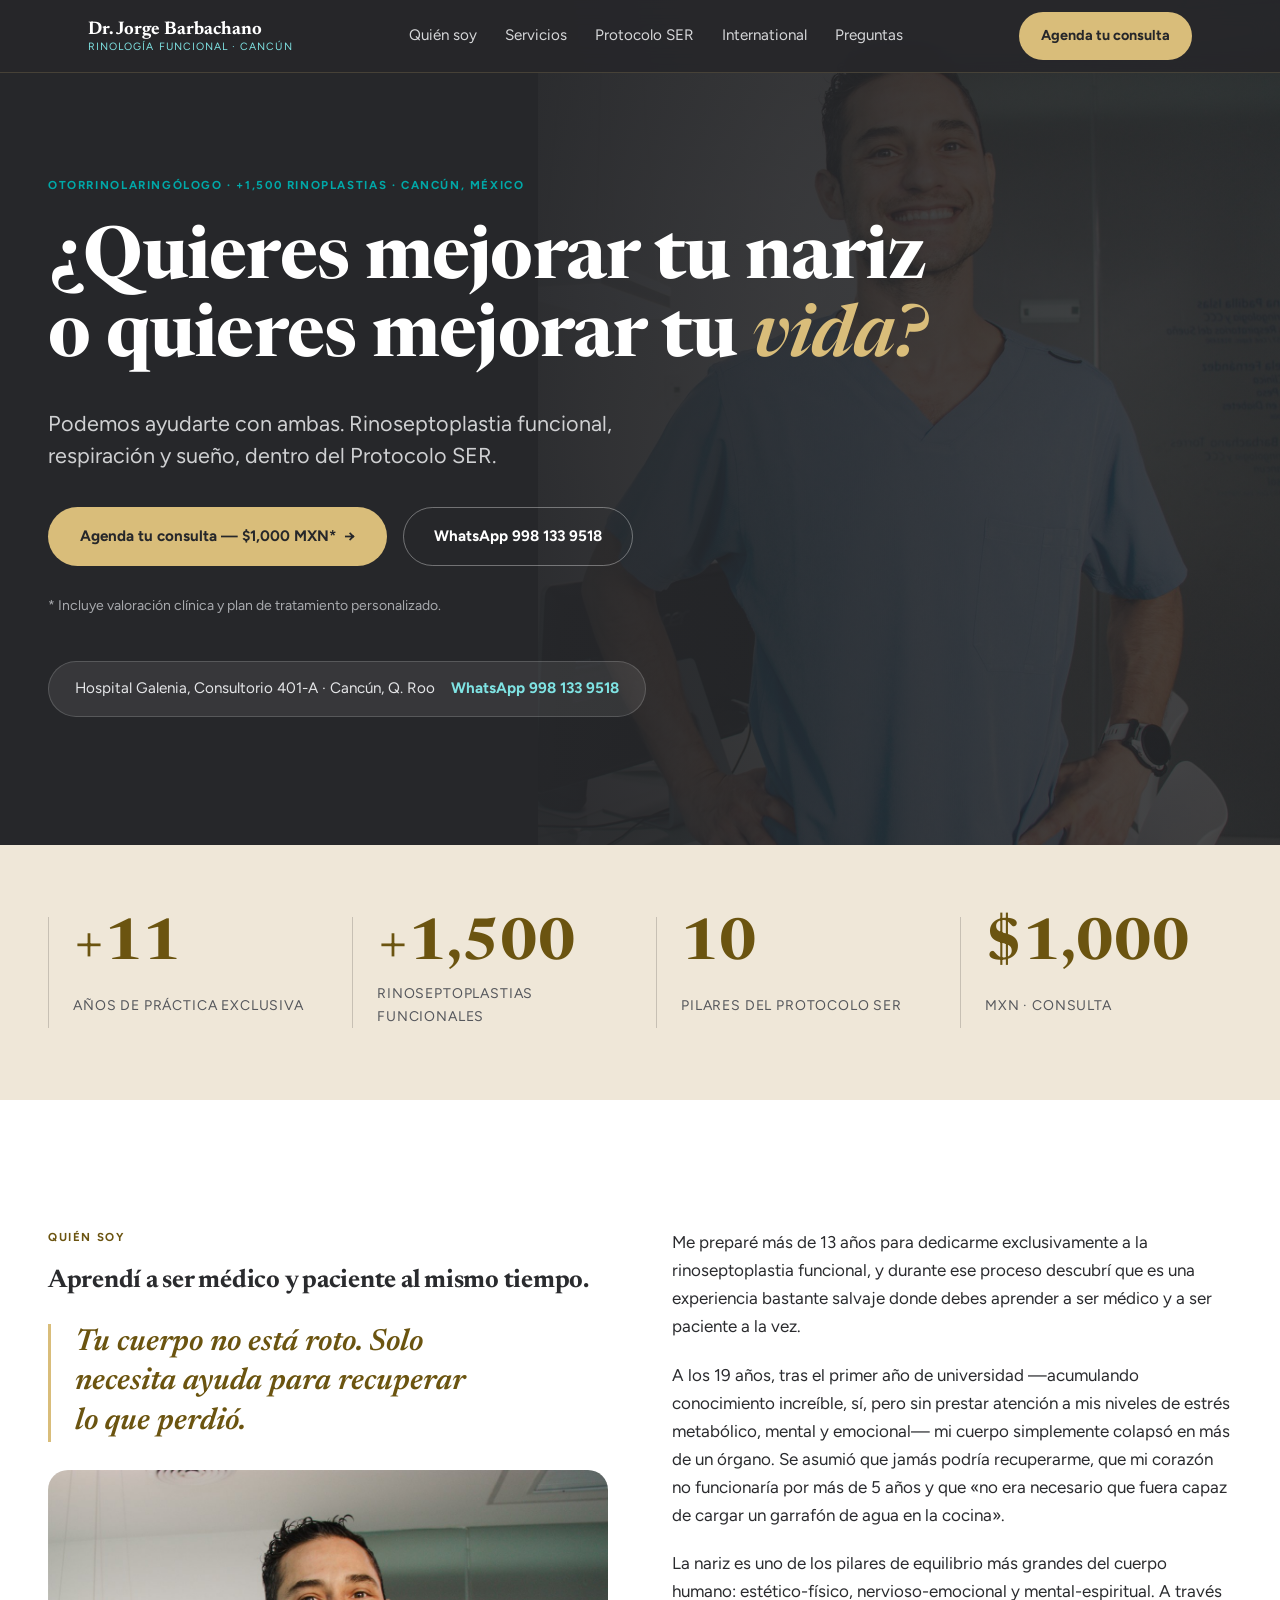
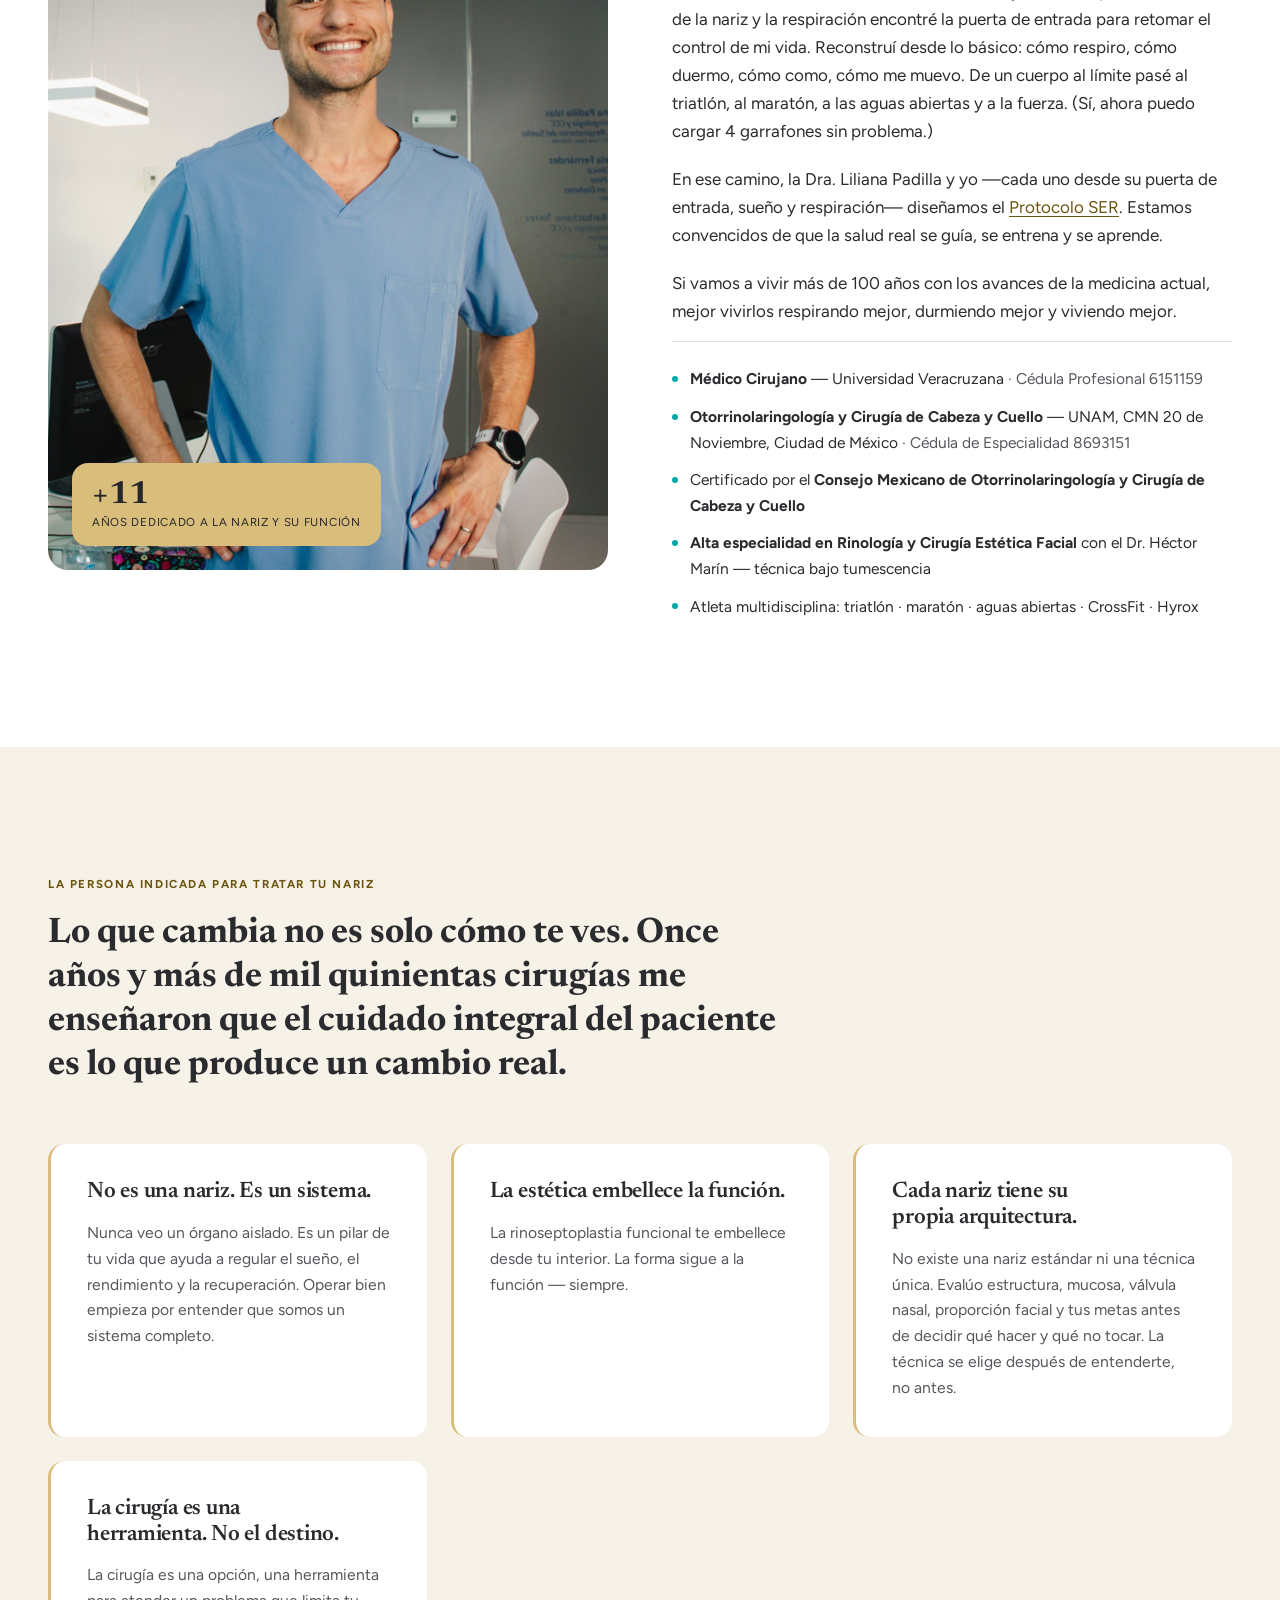
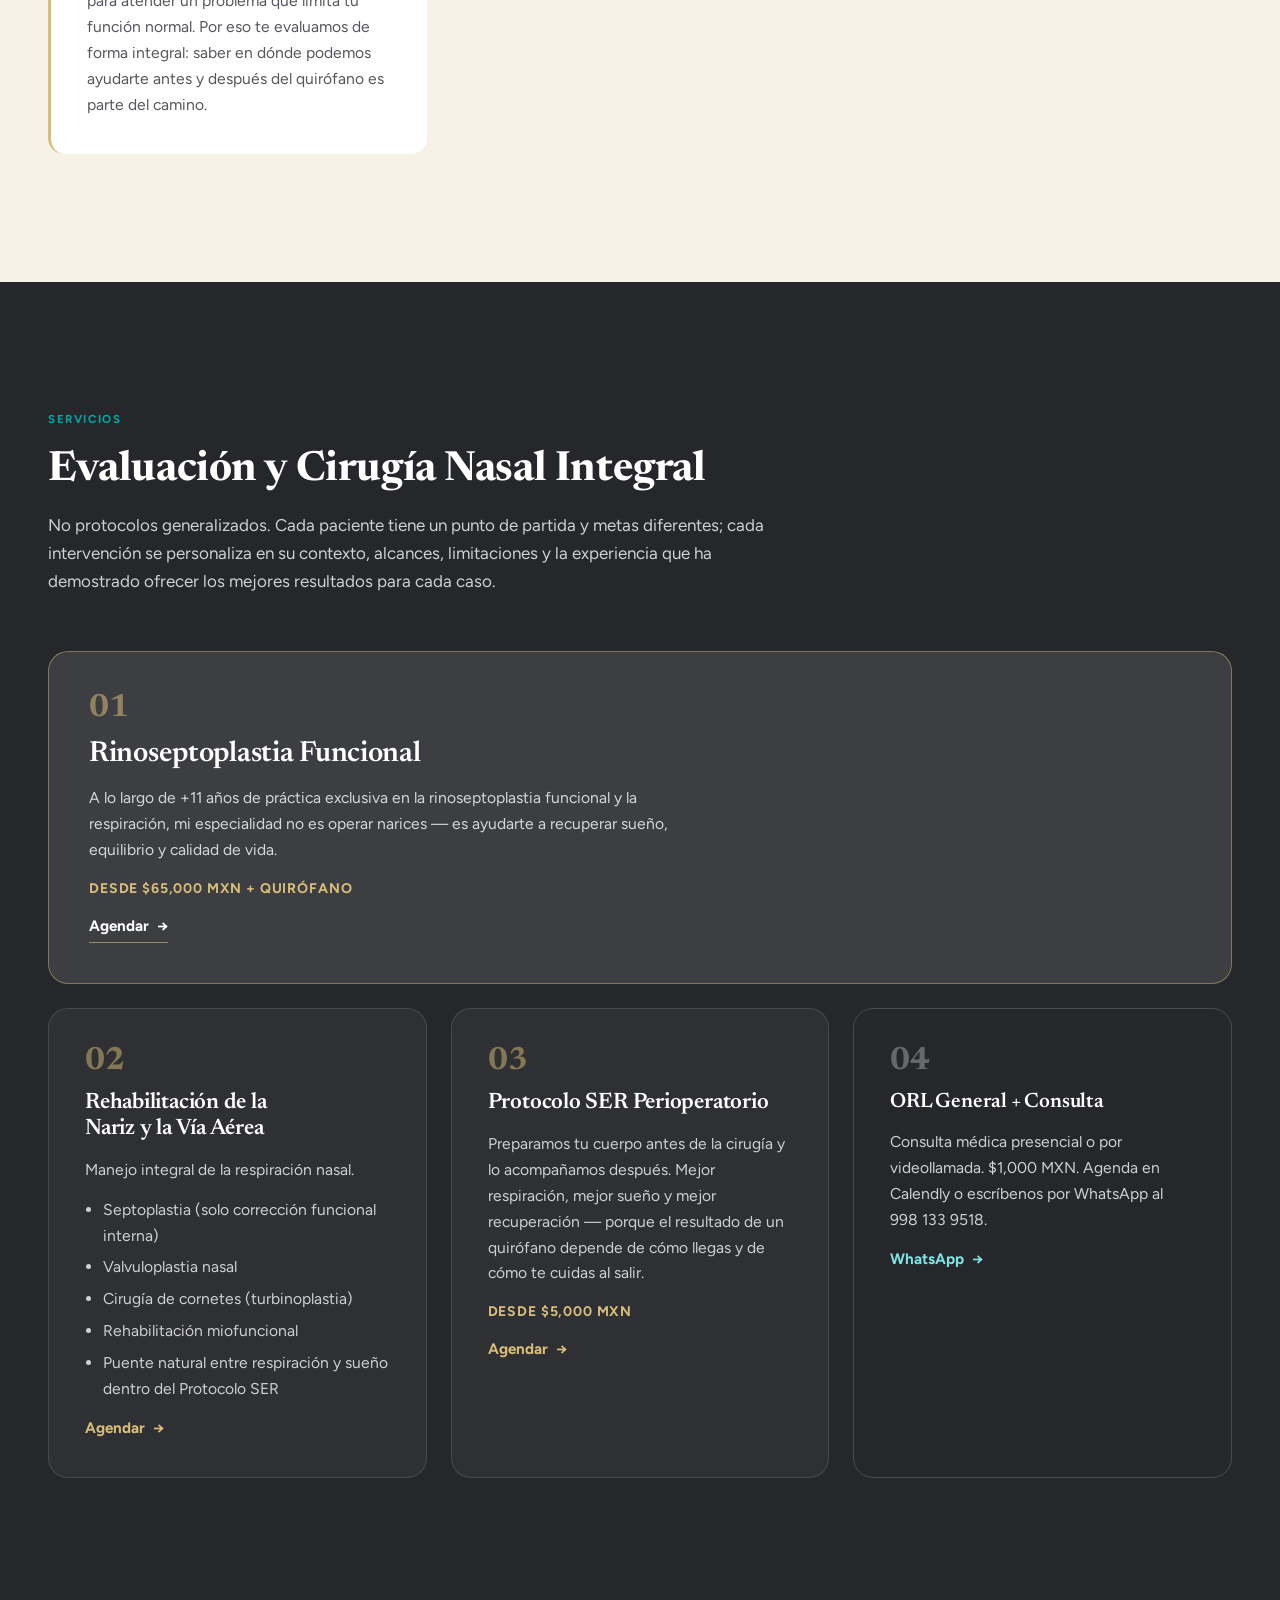
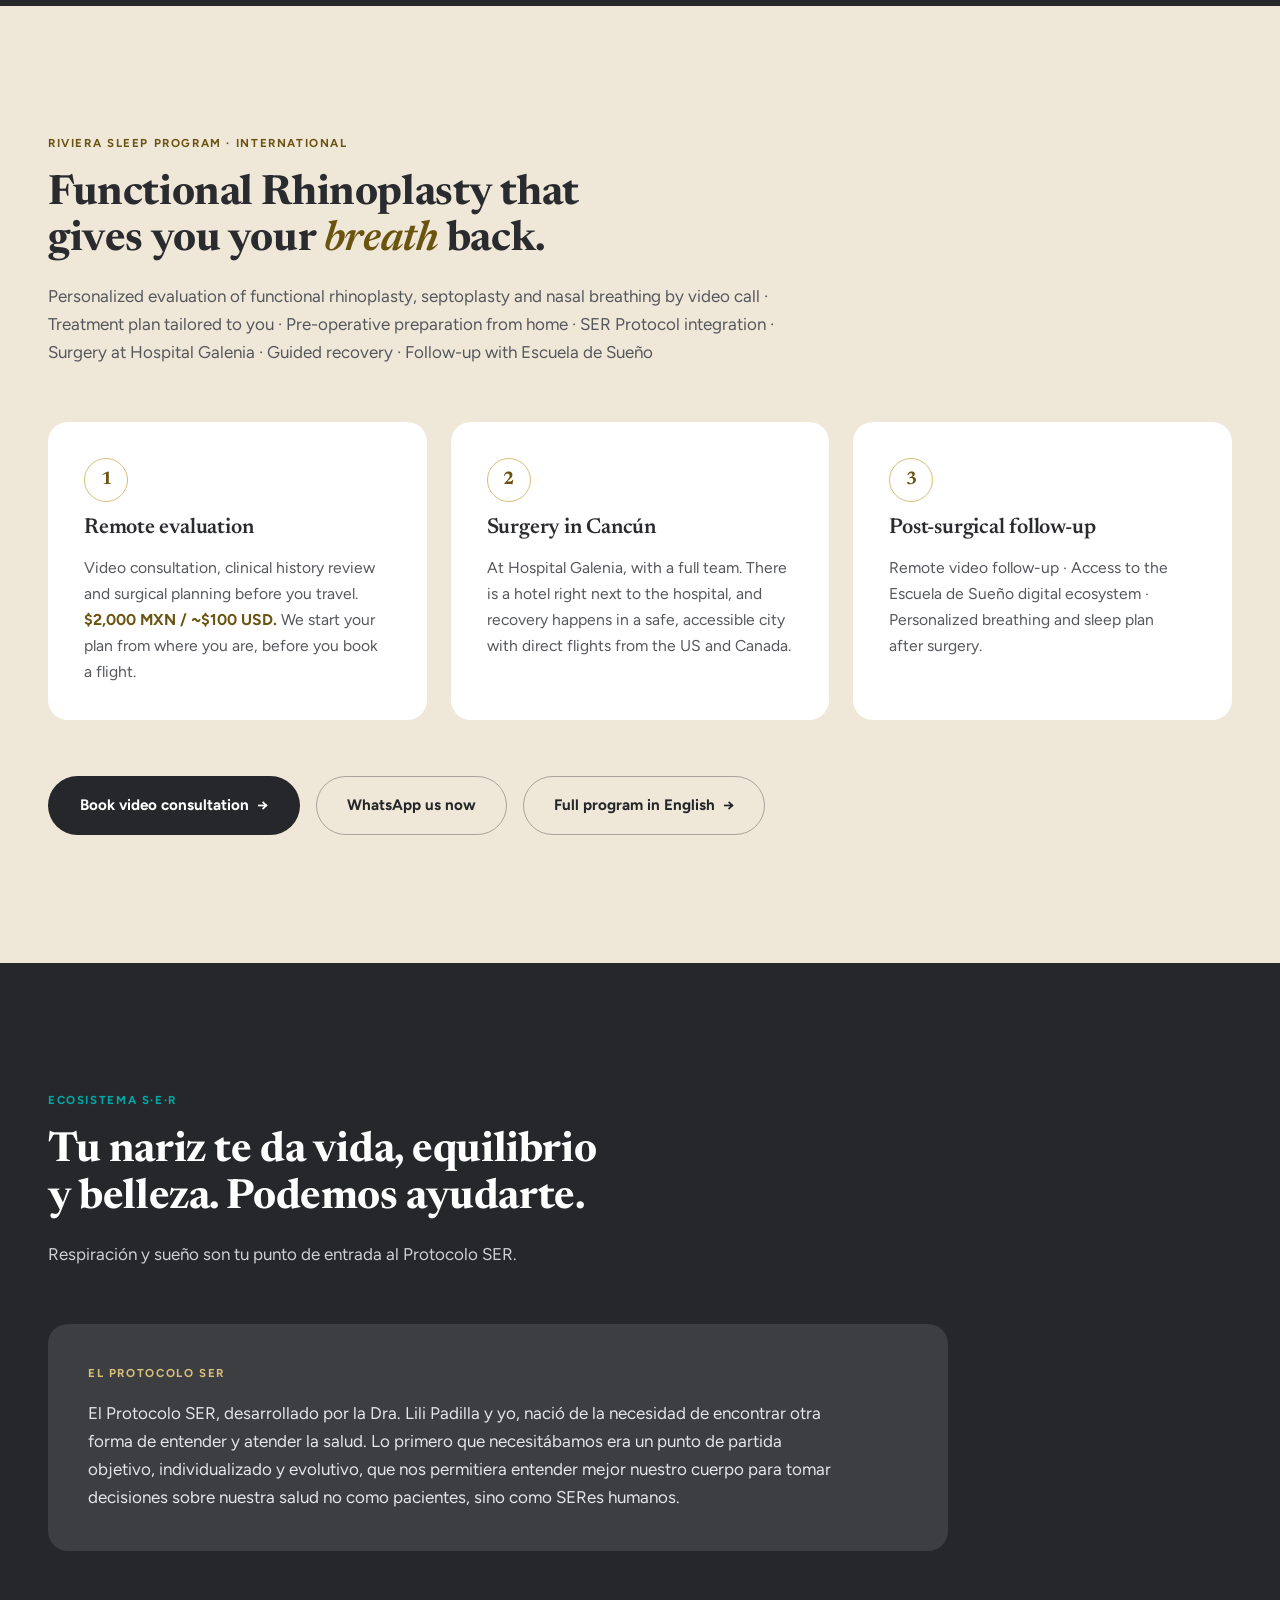
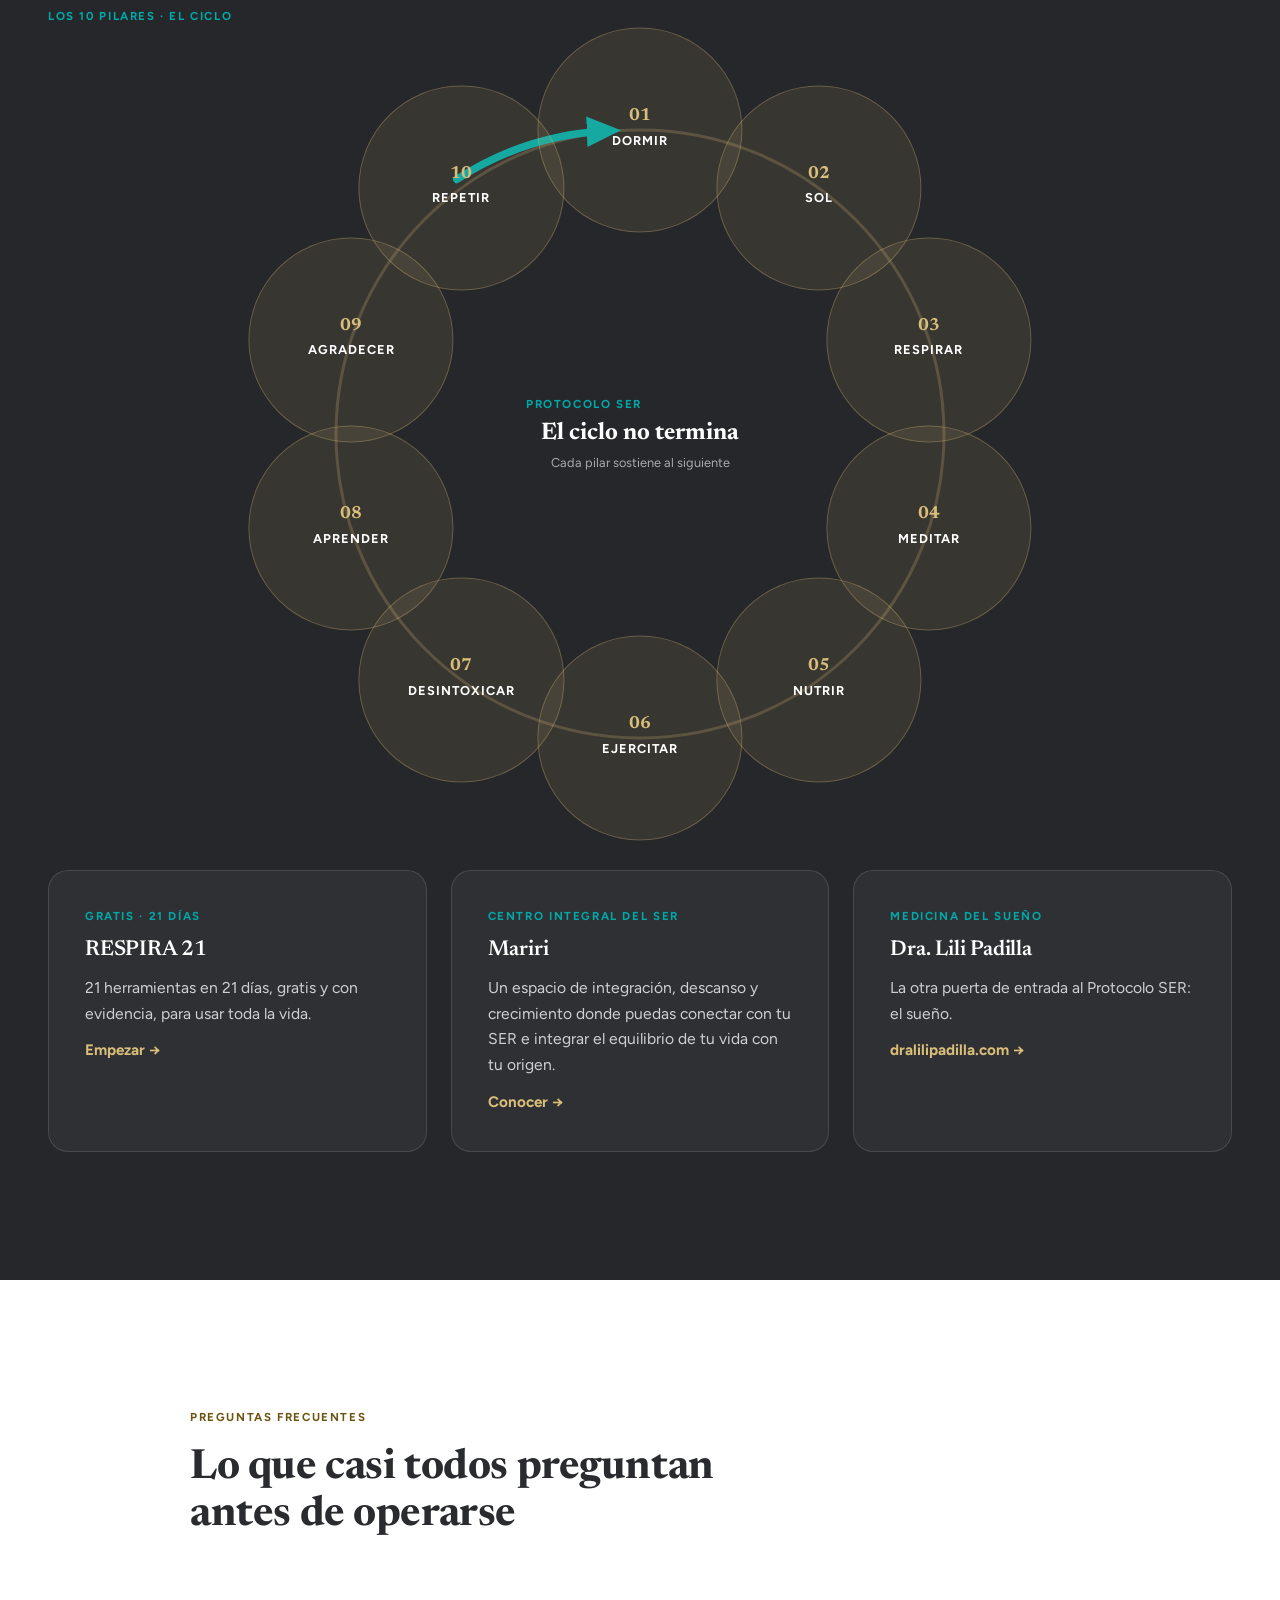
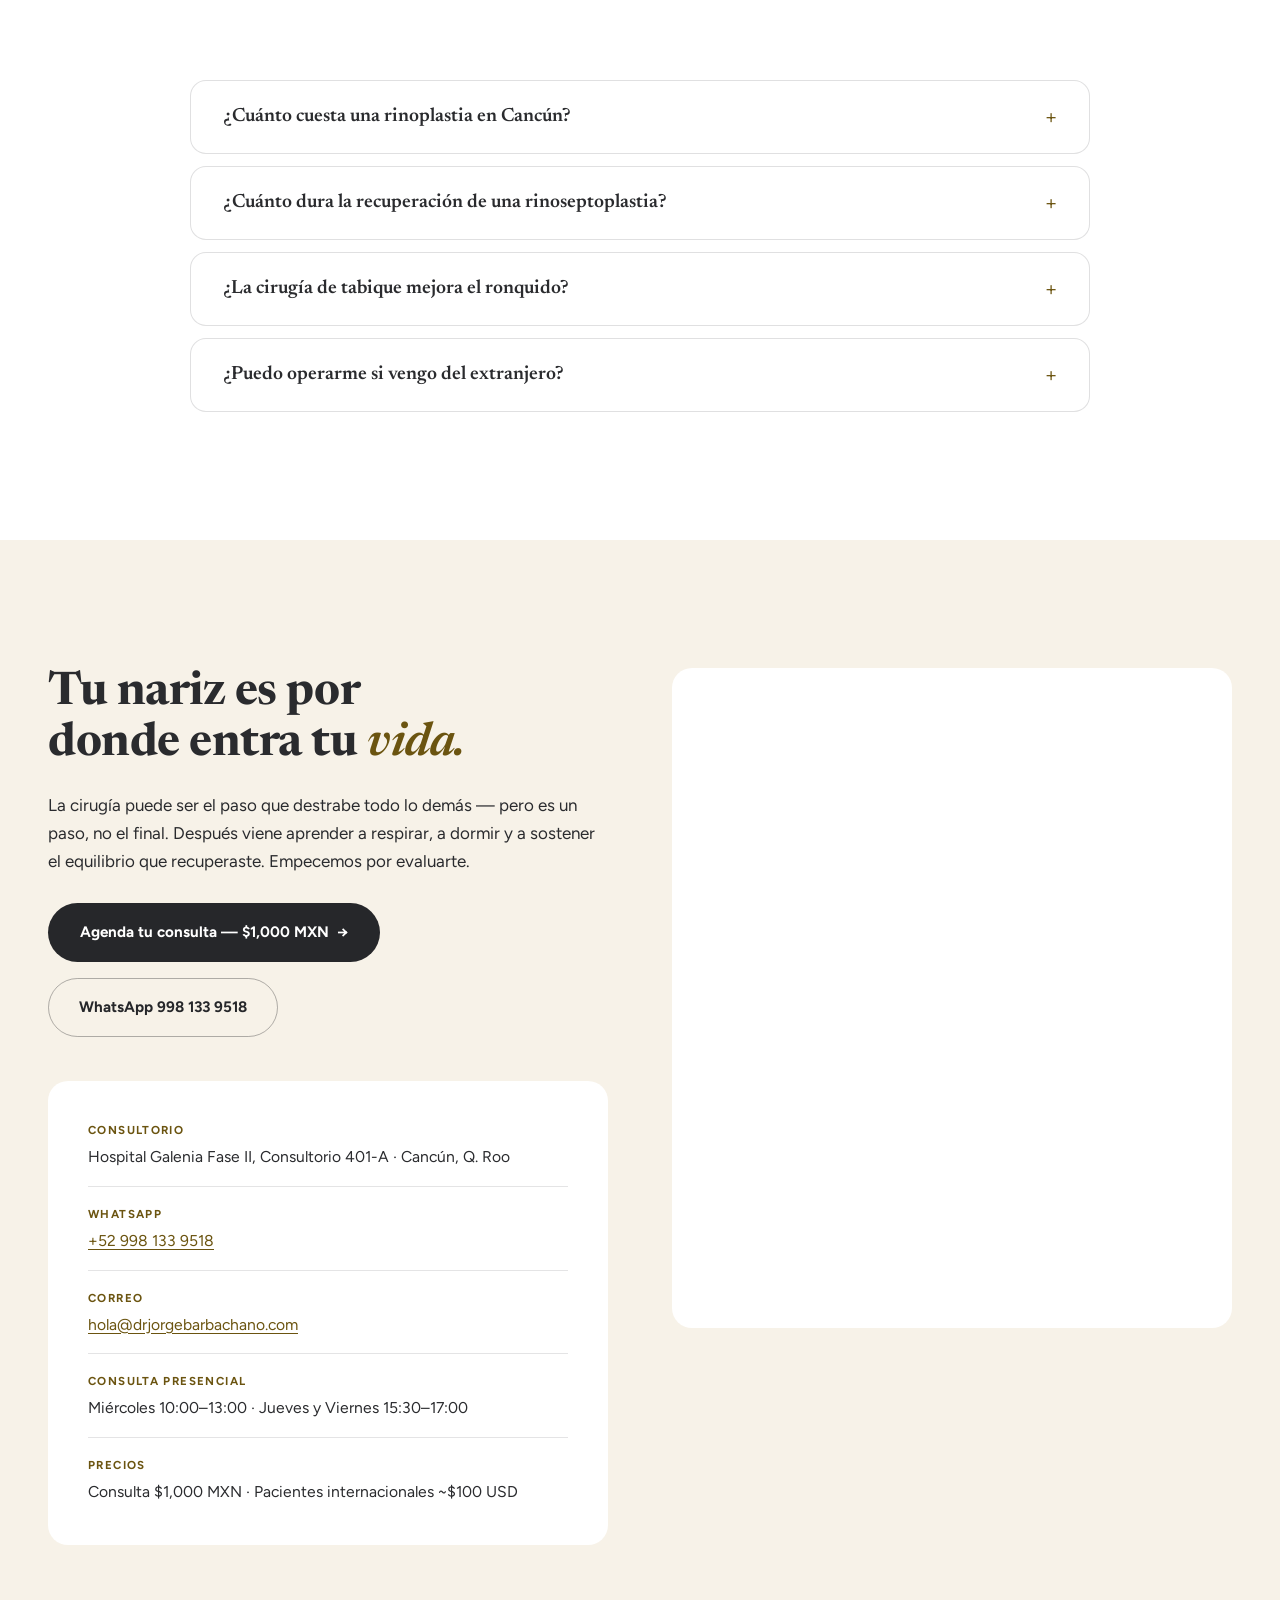
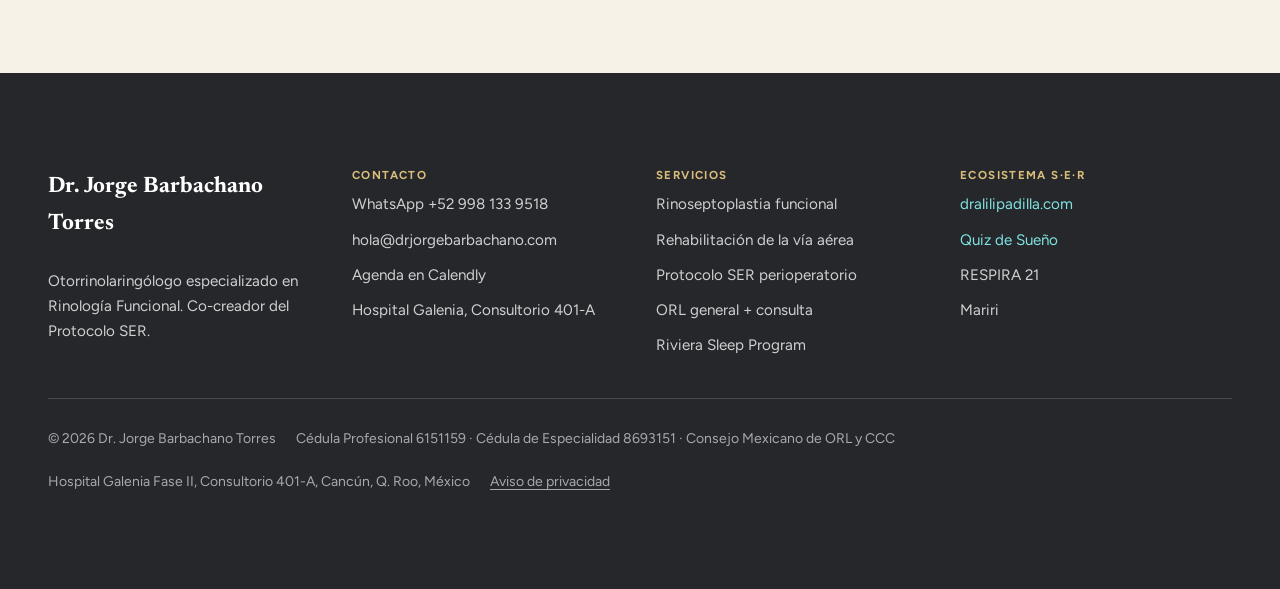
==== index.html @ fc2b54bf "Sitio inicial de drjorgebarbachano.com Implementa el diseño `drjorgebarbachano.com.dc.html` (Claude " ====
<!DOCTYPE html>
<html lang="es-MX">
<head>
  <meta charset="UTF-8">
  <meta name="viewport" content="width=device-width, initial-scale=1.0">

  <title>Rinoplastia Funcional en Cancún · Dr. Jorge Barbachano</title>
  <meta name="description" content="Rinoplastia funcional en Cancún con el Dr. Jorge Barbachano, otorrinolaringólogo. +11 años de práctica exclusiva y +1,500 cirugías. Hospital Galenia.">
  <link rel="canonical" href="https://drjorgebarbachano.com/">

  <meta name="robots" content="index, follow, max-image-preview:large, max-snippet:-1">
  <meta name="author" content="Dr. Jorge Barbachano Torres">
  <meta name="geo.region" content="MX-ROO">
  <meta name="geo.placename" content="Cancún, Quintana Roo">
  <meta name="theme-color" content="#26272a">

  <!-- Open Graph / Twitter -->
  <meta property="og:type" content="website">
  <meta property="og:site_name" content="Dr. Jorge Barbachano Torres">
  <meta property="og:title" content="Rinoplastia Funcional en Cancún · Dr. Jorge Barbachano">
  <meta property="og:description" content="¿Quieres mejorar tu nariz o quieres mejorar tu vida? Podemos ayudarte con ambas. +11 años de práctica exclusiva en rinoseptoplastia funcional. Cancún, México.">
  <meta property="og:url" content="https://drjorgebarbachano.com/">
  <meta property="og:image" content="https://drjorgebarbachano.com/assets/img/jorge-consultorio.jpg">
  <meta property="og:image:alt" content="Dr. Jorge Barbachano Torres en su consultorio del Hospital Galenia, Cancún">
  <meta property="og:locale" content="es_MX">
  <meta name="twitter:card" content="summary_large_image">
  <meta name="twitter:title" content="Rinoplastia Funcional en Cancún · Dr. Jorge Barbachano">
  <meta name="twitter:description" content="+11 años de práctica exclusiva en rinoseptoplastia funcional. +1,500 cirugías. Hospital Galenia, Cancún.">
  <meta name="twitter:image" content="https://drjorgebarbachano.com/assets/img/jorge-consultorio.jpg">

  <!-- Sin hreflang hacia /riviera-sleep: no es la traducción de esta página, es
       otro producto (turismo médico para EUA y Canadá). Declararlas como
       alternates le diría a Google que son equivalentes y que eligiera una por
       idioma, lo que puede suprimir una en favor de la otra. Cada página se
       sostiene con su propio canonical. -->

  <!-- Tipografía del SER Design System: serif de display + sans humanista -->
  <link rel="preconnect" href="https://fonts.googleapis.com">
  <link rel="preconnect" href="https://fonts.gstatic.com" crossorigin>
  <link rel="stylesheet" href="https://fonts.googleapis.com/css2?family=Newsreader:ital,wght@0,400;0,600;0,700;1,600;1,700&family=Figtree:wght@400;600;700&display=swap">

  <link rel="preload" as="image" href="assets/img/jorge-consultorio.jpg" fetchpriority="high">
  <link rel="stylesheet" href="styles.css?v=2">
  <link rel="icon" href="favicon.svg" type="image/svg+xml">

  <!-- =========================================================
       Datos estructurados. La entidad Physician vive aquí y las
       subpáginas la referencian por @id, para que Google consolide
       una sola entidad en lugar de varias parciales.
       ========================================================= -->
  <script type="application/ld+json">
  {
    "@context": "https://schema.org",
    "@graph": [
      {
        "@type": "WebSite",
        "@id": "https://drjorgebarbachano.com/#website",
        "url": "https://drjorgebarbachano.com/",
        "name": "Dr. Jorge Barbachano Torres · Rinoplastia Funcional Cancún",
        "inLanguage": "es-MX",
        "publisher": { "@id": "https://drjorgebarbachano.com/#consultorio" }
      },
      {
        "@type": ["Physician", "MedicalBusiness"],
        "@id": "https://drjorgebarbachano.com/#consultorio",
        "name": "Dr. Jorge Barbachano Torres — Otorrinolaringología y Rinoplastia Funcional",
        "url": "https://drjorgebarbachano.com/",
        "image": "https://drjorgebarbachano.com/assets/img/jorge-consultorio.jpg",
        "description": "Otorrinolaringólogo especializado en rinoseptoplastia funcional en Cancún. +11 años de práctica exclusiva y +1,500 cirugías.",
        "telephone": "+52-998-133-9518",
        "email": "hola@drjorgebarbachano.com",
        "priceRange": "$$",
        "currenciesAccepted": "MXN, USD",
        "address": {
          "@type": "PostalAddress",
          "streetAddress": "Hospital Galenia Fase II, Consultorio 401-A",
          "addressLocality": "Cancún",
          "addressRegion": "Quintana Roo",
          "postalCode": "77504",
          "addressCountry": "MX"
        },
        "geo": { "@type": "GeoCoordinates", "latitude": 21.1449, "longitude": -86.8236 },
        "medicalSpecialty": "Otolaryngologic",
        "areaServed": [
          { "@type": "City", "name": "Cancún" },
          { "@type": "State", "name": "Quintana Roo" },
          { "@type": "Country", "name": "México" },
          { "@type": "Country", "name": "United States" },
          { "@type": "Country", "name": "Canada" }
        ],
        "openingHoursSpecification": [
          { "@type": "OpeningHoursSpecification", "dayOfWeek": "Wednesday", "opens": "10:00", "closes": "13:00" },
          { "@type": "OpeningHoursSpecification", "dayOfWeek": "Thursday",  "opens": "15:30", "closes": "17:00" },
          { "@type": "OpeningHoursSpecification", "dayOfWeek": "Friday",    "opens": "15:30", "closes": "17:00" }
        ],
        "availableService": [
          { "@type": "MedicalProcedure", "name": "Rinoseptoplastia funcional", "procedureType": "https://schema.org/SurgicalProcedure" },
          { "@type": "MedicalProcedure", "name": "Septoplastia", "procedureType": "https://schema.org/SurgicalProcedure" },
          { "@type": "MedicalProcedure", "name": "Valvuloplastia nasal", "procedureType": "https://schema.org/SurgicalProcedure" },
          { "@type": "MedicalProcedure", "name": "Turbinoplastia (cirugía de cornetes)", "procedureType": "https://schema.org/SurgicalProcedure" },
          { "@type": "MedicalTherapy",   "name": "Rehabilitación miofuncional" }
        ],
        "sameAs": ["https://dralilipadilla.com/"]
      },
      {
        "@type": "Physician",
        "@id": "https://drjorgebarbachano.com/#dr-jorge",
        "name": "Dr. Jorge Barbachano Torres",
        "honorificPrefix": "Dr.",
        "jobTitle": "Otorrinolaringólogo · Rinología y Cirugía Estética Facial",
        "url": "https://drjorgebarbachano.com/",
        "image": "https://drjorgebarbachano.com/assets/img/jorge-consultorio.jpg",
        "medicalSpecialty": "Otolaryngologic",
        "worksFor": { "@id": "https://drjorgebarbachano.com/#consultorio" },
        "alumniOf": [
          { "@type": "CollegeOrUniversity", "name": "Universidad Veracruzana" },
          { "@type": "CollegeOrUniversity", "name": "Universidad Nacional Autónoma de México" }
        ],
        "identifier": [
          { "@type": "PropertyValue", "name": "Cédula Profesional", "value": "6151159" },
          { "@type": "PropertyValue", "name": "Cédula de Especialidad", "value": "8693151" }
        ],
        "memberOf": { "@type": "Organization", "name": "Consejo Mexicano de Otorrinolaringología y Cirugía de Cabeza y Cuello" },
        "colleague": { "@type": "Physician", "name": "Dra. Liliana Padilla Islas", "url": "https://dralilipadilla.com/" }
      },
      {
        "@type": "FAQPage",
        "@id": "https://drjorgebarbachano.com/#faq",
        "mainEntity": [
          {
            "@type": "Question",
            "name": "¿Qué es la rinoplastia funcional?",
            "acceptedAnswer": {
              "@type": "Answer",
              "text": "Es una cirugía que corrige la forma y la función de la nariz al mismo tiempo. A diferencia de una rinoplastia puramente estética, trabaja también el tabique, la válvula nasal y los cornetes, de modo que el resultado no solo se ve mejor: se respira mejor. Por eso se le llama rinoseptoplastia funcional."
            }
          },
          {
            "@type": "Question",
            "name": "¿Cuánto cuesta una rinoplastia en Cancún?",
            "acceptedAnswer": {
              "@type": "Answer",
              "text": "La rinoseptoplastia funcional parte de $65,000 MXN más los gastos de quirófano y hospital. El precio final se define después de la valoración, porque depende de la estructura de cada nariz y del alcance de la cirugía. La consulta de valoración cuesta $1,000 MXN, presencial o por videollamada; para pacientes internacionales es de $2,000 MXN (aprox. $100 USD)."
            }
          },
          {
            "@type": "Question",
            "name": "¿Cuánto dura la recuperación de una rinoseptoplastia?",
            "acceptedAnswer": {
              "@type": "Answer",
              "text": "La férula y los puntos se retiran alrededor del día 7. La mayoría de los pacientes vuelve a su actividad habitual entre la segunda y la tercera semana, y el ejercicio de impacto se reanuda hacia la cuarta o sexta semana. La inflamación fina cede de forma gradual durante los primeros doce meses, cuando se define el resultado final."
            }
          },
          {
            "@type": "Question",
            "name": "¿La cirugía de tabique mejora el ronquido?",
            "acceptedAnswer": {
              "@type": "Answer",
              "text": "Puede ayudar cuando la obstrucción nasal es parte del problema, pero el ronquido y la apnea del sueño rara vez tienen una sola causa. Por eso la vía aérea se evalúa completa, de la nariz a la faringe, y se estudia el sueño antes de decidir. Corregir el tabique sin entender el resto del sistema es lo que hace que muchos pacientes sigan roncando después de operarse."
            }
          },
          {
            "@type": "Question",
            "name": "¿Puedo operarme si vengo del extranjero?",
            "acceptedAnswer": {
              "@type": "Answer",
              "text": "Sí. El Riviera Sleep Program está diseñado para pacientes de Estados Unidos y Canadá: la valoración se hace por videollamada antes de que compres el vuelo, la cirugía se realiza en el Hospital Galenia de Cancún —con hotel a un costado— y el seguimiento posterior continúa de forma remota."
            }
          }
        ]
      },
      {
        "@type": "BreadcrumbList",
        "@id": "https://drjorgebarbachano.com/#breadcrumb",
        "itemListElement": [
          { "@type": "ListItem", "position": 1, "name": "Inicio", "item": "https://drjorgebarbachano.com/" }
        ]
      }
    ]
  }
  </script>
</head>

<body>
<a class="skip-link" href="#main">Saltar al contenido</a>

<!-- ============================== NAV ============================== -->
<header class="nav">
  <div class="nav__inner">
    <a class="brand" href="#inicio">
      Dr. Jorge Barbachano
      <small>Rinología funcional · Cancún</small>
    </a>

    <nav class="nav__links" aria-label="Navegación principal">
      <a href="#quien-soy">Quién soy</a>
      <a href="#servicios">Servicios</a>
      <a href="#ecosistema">Protocolo SER</a>
      <a href="#international" lang="en">International</a>
      <a href="#faq">Preguntas</a>
    </nav>

    <a class="btn btn--gold nav__cta" href="https://calendly.com/drjorgebarbachano?utm_source=web&utm_medium=nav" target="_blank" rel="noopener">
      Agenda tu consulta
    </a>

    <button class="nav__toggle" id="navToggle" type="button" aria-expanded="false" aria-controls="menu">Menú</button>
  </div>
</header>

<div class="menu" id="menu">
  <a href="#quien-soy">Quién soy</a>
  <a href="#servicios">Servicios</a>
  <a href="#ecosistema">Protocolo SER</a>
  <a href="#international" lang="en">International</a>
  <a href="#faq">Preguntas frecuentes</a>
  <a href="#contacto">Contacto</a>
  <a class="btn btn--gold" href="https://calendly.com/drjorgebarbachano?utm_source=web&utm_medium=menu" target="_blank" rel="noopener">
    Agenda tu consulta — $1,000 MXN <span class="arrow" aria-hidden="true">→</span>
  </a>
  <a class="btn btn--outline-light" href="https://wa.me/529981339518?text=Hola%20Dr.%20Barbachano%2C%20quiero%20agendar%20una%20consulta" target="_blank" rel="noopener">
    WhatsApp 998 133 9518
  </a>
</div>

<main id="main">

<!-- ============================== HERO ============================== -->
<header class="hero" id="inicio">
  <img class="hero__bg" src="assets/img/jorge-consultorio.jpg" alt="" aria-hidden="true"
       fetchpriority="high" width="1200" height="1500">
  <div class="hero__inner">
    <span class="eyebrow">Otorrinolaringólogo · +1,500 rinoplastias · Cancún, México</span>
    <h1>¿Quieres mejorar tu nariz o quieres mejorar tu <em class="gold-em">vida?</em></h1>
    <p class="hero__lede">
      Podemos ayudarte con ambas. Rinoseptoplastia funcional, respiración y sueño,
      dentro del Protocolo SER.
    </p>

    <div class="btn-row">
      <a class="btn btn--gold" href="https://calendly.com/drjorgebarbachano?utm_source=web&utm_medium=hero" target="_blank" rel="noopener">
        Agenda tu consulta — $1,000 MXN* <span class="arrow" aria-hidden="true">→</span>
      </a>
      <a class="btn btn--outline-light" href="https://wa.me/529981339518?text=Hola%20Dr.%20Barbachano%2C%20quiero%20agendar%20una%20consulta" target="_blank" rel="noopener">
        WhatsApp 998 133 9518
      </a>
    </div>
    <span class="note">* Incluye valoración clínica y plan de tratamiento personalizado.</span>

    <div class="hero-badge">
      <span>Hospital Galenia, Consultorio 401-A · Cancún, Q. Roo</span>
      <a href="https://wa.me/529981339518?text=Hola%20Dr.%20Barbachano%2C%20quiero%20agendar%20una%20consulta" target="_blank" rel="noopener">WhatsApp 998 133 9518</a>
    </div>
  </div>
</header>

<!-- ============================== CIFRAS ============================== -->
<section class="section section--arena" style="padding-block: clamp(48px, 7vw, 72px);" aria-label="Cifras">
  <ul class="wrap stats reveal">
    <li class="stat"><span class="stat__n">+11</span><span class="stat__l">Años de práctica exclusiva</span></li>
    <li class="stat"><span class="stat__n">+1,500</span><span class="stat__l">Rinoseptoplastias funcionales</span></li>
    <li class="stat"><span class="stat__n">10</span><span class="stat__l">Pilares del Protocolo SER</span></li>
    <li class="stat"><span class="stat__n">$1,000</span><span class="stat__l">MXN · consulta</span></li>
  </ul>
</section>

<!-- ============================== QUIÉN SOY ============================== -->
<section class="section section--white" id="quien-soy">
  <div class="wrap split">

    <div class="col reveal">
      <span class="eyebrow">Quién soy</span>
      <h2>Aprendí a ser médico y paciente al mismo tiempo.</h2>
      <blockquote class="quote">Tu cuerpo no está roto. Solo necesita ayuda para recuperar lo que perdió.</blockquote>

      <figure class="portrait">
        <img src="assets/img/jorge-consultorio.jpg"
             alt="Dr. Jorge Barbachano Torres, otorrinolaringólogo, en su consultorio del Hospital Galenia en Cancún"
             loading="lazy" width="1200" height="1500">
        <figcaption>
          <b>+11</b>
          <span>Años dedicado a la nariz y su función</span>
        </figcaption>
      </figure>
    </div>

    <div class="reveal" style="--d:120ms">
      <div class="prose">
        <p>
          Me preparé más de 13 años para dedicarme exclusivamente a la rinoseptoplastia funcional,
          y durante ese proceso descubrí que es una experiencia bastante salvaje donde debes
          aprender a ser médico y a ser paciente a la vez.
        </p>
        <p>
          A los 19 años, tras el primer año de universidad —acumulando conocimiento increíble, sí,
          pero sin prestar atención a mis niveles de estrés metabólico, mental y emocional— mi
          cuerpo simplemente colapsó en más de un órgano. Se asumió que jamás podría recuperarme,
          que mi corazón no funcionaría por más de 5 años y que «no era necesario que fuera capaz
          de cargar un garrafón de agua en la cocina».
        </p>
        <p>
          La nariz es uno de los pilares de equilibrio más grandes del cuerpo humano:
          estético-físico, nervioso-emocional y mental-espiritual. A través de la nariz y la
          respiración encontré la puerta de entrada para retomar el control de mi vida. Reconstruí
          desde lo básico: cómo respiro, cómo duermo, cómo como, cómo me muevo. De un cuerpo al
          límite pasé al triatlón, al maratón, a las aguas abiertas y a la fuerza. (Sí, ahora
          puedo cargar 4 garrafones sin problema.)
        </p>
        <p>
          En ese camino, la Dra. Liliana Padilla y yo —cada uno desde su puerta de entrada, sueño
          y respiración— diseñamos el <a href="#ecosistema">Protocolo SER</a>. Estamos convencidos
          de que la salud real se guía, se entrena y se aprende.
        </p>
        <p>
          Si vamos a vivir más de 100 años con los avances de la medicina actual, mejor vivirlos
          respirando mejor, durmiendo mejor y viviendo mejor.
        </p>
      </div>

      <ul class="creds">
        <li><span><strong>Médico Cirujano</strong> — Universidad Veracruzana <span class="cedula">· Cédula Profesional 6151159</span></span></li>
        <li><span><strong>Otorrinolaringología y Cirugía de Cabeza y Cuello</strong> — UNAM, CMN 20 de Noviembre, Ciudad de México <span class="cedula">· Cédula de Especialidad 8693151</span></span></li>
        <li><span>Certificado por el <strong>Consejo Mexicano de Otorrinolaringología y Cirugía de Cabeza y Cuello</strong></span></li>
        <li><span><strong>Alta especialidad en Rinología y Cirugía Estética Facial</strong> con el Dr. Héctor Marín — técnica bajo tumescencia</span></li>
        <li><span>Atleta multidisciplina: triatlón · maratón · aguas abiertas · CrossFit · Hyrox</span></li>
      </ul>
    </div>

  </div>
</section>

<!-- ============================== ENFOQUE ============================== -->
<section class="section section--crema" aria-labelledby="enfoque-t">
  <div class="wrap stack">
    <div class="head reveal">
      <span class="eyebrow">La persona indicada para tratar tu nariz</span>
      <p id="enfoque-t" style="font-family:var(--f-serif);font-weight:700;font-size:clamp(1.5rem,3vw,2.2rem);line-height:1.25;color:var(--txt)">
        Lo que cambia no es solo cómo te ves. Once años y más de mil quinientas cirugías me
        enseñaron que el cuidado integral del paciente es lo que produce un cambio real.
      </p>
    </div>

    <div class="grid-auto">
      <article class="pillar reveal">
        <h3>No es una nariz. Es un sistema.</h3>
        <p>
          Nunca veo un órgano aislado. Es un pilar de tu vida que ayuda a regular el sueño, el
          rendimiento y la recuperación. Operar bien empieza por entender que somos un sistema
          completo.
        </p>
      </article>
      <article class="pillar reveal" style="--d:80ms">
        <h3>La estética embellece la función.</h3>
        <p>
          La rinoseptoplastia funcional te embellece desde tu interior. La forma sigue a la
          función — siempre.
        </p>
      </article>
      <article class="pillar reveal" style="--d:160ms">
        <h3>Cada nariz tiene su propia arquitectura.</h3>
        <p>
          No existe una nariz estándar ni una técnica única. Evalúo estructura, mucosa, válvula
          nasal, proporción facial y tus metas antes de decidir qué hacer y qué no tocar. La
          técnica se elige después de entenderte, no antes.
        </p>
      </article>
      <article class="pillar reveal" style="--d:240ms">
        <h3>La cirugía es una herramienta. No el destino.</h3>
        <p>
          La cirugía es una opción, una herramienta para atender un problema que limita tu función
          normal. Por eso te evaluamos de forma integral: saber en dónde podemos ayudarte antes y
          después del quirófano es parte del camino.
        </p>
      </article>
    </div>
  </div>
</section>

<!-- ============================== SERVICIOS ============================== -->
<section class="section section--carbon" id="servicios">
  <div class="wrap stack">
    <div class="head reveal">
      <span class="eyebrow">Servicios</span>
      <h2>Evaluación y Cirugía Nasal Integral</h2>
      <p>
        No protocolos generalizados. Cada paciente tiene un punto de partida y metas diferentes;
        cada intervención se personaliza en su contexto, alcances, limitaciones y la experiencia
        que ha demostrado ofrecer los mejores resultados para cada caso.
      </p>
    </div>

    <div style="display:grid;gap:var(--sp-6)">
      <article class="svc svc--star reveal">
        <span class="svc__n">01</span>
        <h3>Rinoseptoplastia Funcional</h3>
        <p>
          A lo largo de +11 años de práctica exclusiva en la rinoseptoplastia funcional y la
          respiración, mi especialidad no es operar narices — es ayudarte a recuperar sueño,
          equilibrio y calidad de vida.
        </p>
        <span class="svc__price">Desde $65,000 MXN + quirófano</span>
        <a class="svc__link" href="https://calendly.com/drjorgebarbachano?utm_source=web&utm_medium=servicio-rinoseptoplastia" target="_blank" rel="noopener">
          Agendar <span class="arrow" aria-hidden="true">→</span>
        </a>
      </article>

      <div class="grid-auto grid-auto--services">
        <article class="svc reveal">
          <span class="svc__n">02</span>
          <h3>Rehabilitación de la Nariz y la Vía Aérea</h3>
          <p>Manejo integral de la respiración nasal.</p>
          <ul>
            <li>Septoplastia (solo corrección funcional interna)</li>
            <li>Valvuloplastia nasal</li>
            <li>Cirugía de cornetes (turbinoplastia)</li>
            <li>Rehabilitación miofuncional</li>
            <li>Puente natural entre respiración y sueño dentro del Protocolo SER</li>
          </ul>
          <a class="svc__link" href="https://calendly.com/drjorgebarbachano?utm_source=web&utm_medium=servicio-via-aerea" target="_blank" rel="noopener">
            Agendar <span class="arrow" aria-hidden="true">→</span>
          </a>
        </article>

        <article class="svc reveal" style="--d:80ms">
          <span class="svc__n">03</span>
          <h3>Protocolo SER Perioperatorio</h3>
          <p>
            Preparamos tu cuerpo antes de la cirugía y lo acompañamos después. Mejor respiración,
            mejor sueño y mejor recuperación — porque el resultado de un quirófano depende de cómo
            llegas y de cómo te cuidas al salir.
          </p>
          <span class="svc__price">Desde $5,000 MXN</span>
          <a class="svc__link" href="https://calendly.com/drjorgebarbachano?utm_source=web&utm_medium=servicio-ser-perioperatorio" target="_blank" rel="noopener">
            Agendar <span class="arrow" aria-hidden="true">→</span>
          </a>
        </article>

        <article class="svc svc--quiet reveal" style="--d:160ms">
          <span class="svc__n">04</span>
          <h3>ORL General + Consulta</h3>
          <p>
            Consulta médica presencial o por videollamada. $1,000 MXN. Agenda en Calendly o
            escríbenos por WhatsApp al 998 133 9518.
          </p>
          <a class="svc__link" href="https://wa.me/529981339518?text=Hola%20Dr.%20Barbachano%2C%20quiero%20agendar%20una%20consulta" target="_blank" rel="noopener">
            WhatsApp <span class="arrow" aria-hidden="true">→</span>
          </a>
        </article>
      </div>
    </div>
  </div>
</section>

<!-- ============================== RIVIERA SLEEP PROGRAM ============================== -->
<section class="section section--arena" id="international">
  <div class="wrap stack">
    <div class="head reveal">
      <span class="eyebrow" lang="en">Riviera Sleep Program · International</span>
      <h2 lang="en">Functional Rhinoplasty that gives you your <em class="gold-em gold-em--light">breath</em> back.</h2>
      <p lang="en">
        Personalized evaluation of functional rhinoplasty, septoplasty and nasal breathing by video
        call · Treatment plan tailored to you · Pre-operative preparation from home · SER Protocol
        integration · Surgery at Hospital Galenia · Guided recovery · Follow-up with Escuela de Sueño
      </p>
    </div>

    <div class="grid-auto grid-auto--narrow">
      <article class="step reveal" lang="en">
        <span class="step__n" aria-hidden="true">1</span>
        <h3>Remote evaluation</h3>
        <p>
          Video consultation, clinical history review and surgical planning before you travel.
          <span class="price">$2,000 MXN / ~$100 USD.</span>
          We start your plan from where you are, before you book a flight.
        </p>
      </article>
      <article class="step reveal" style="--d:80ms" lang="en">
        <span class="step__n" aria-hidden="true">2</span>
        <h3>Surgery in Cancún</h3>
        <p>
          At Hospital Galenia, with a full team. There is a hotel right next to the hospital, and
          recovery happens in a safe, accessible city with direct flights from the US and Canada.
        </p>
      </article>
      <article class="step reveal" style="--d:160ms" lang="en">
        <span class="step__n" aria-hidden="true">3</span>
        <h3>Post-surgical follow-up</h3>
        <p>
          Remote video follow-up · Access to the Escuela de Sueño digital ecosystem · Personalized
          breathing and sleep plan after surgery.
        </p>
      </article>
    </div>

    <div class="btn-row reveal">
      <a class="btn btn--dark" lang="en" href="https://calendly.com/drjorgebarbachano?utm_source=web&utm_medium=hero-en" target="_blank" rel="noopener">
        Book video consultation <span class="arrow" aria-hidden="true">→</span>
      </a>
      <a class="btn btn--outline-dark" lang="en" href="https://wa.me/529981339518?text=Hi%20Dr.%20Barbachano%2C%20I%27d%20like%20to%20book%20a%20video%20consultation" target="_blank" rel="noopener">
        WhatsApp us now
      </a>
      <a class="btn btn--outline-dark" lang="en" href="/riviera-sleep">
        Full program in English <span class="arrow" aria-hidden="true">→</span>
      </a>
    </div>
  </div>
</section>

<!-- ============================== ECOSISTEMA S·E·R ============================== -->
<section class="section section--carbon" id="ecosistema">
  <div class="wrap stack">

    <div class="head reveal">
      <span class="eyebrow">Ecosistema S·E·R</span>
      <h2>Tu nariz te da vida, equilibrio y belleza. Podemos ayudarte.</h2>
      <p>Respiración y sueño son tu punto de entrada al Protocolo SER.</p>
    </div>

    <div class="panel reveal">
      <span class="eyebrow">El Protocolo SER</span>
      <p>
        El Protocolo SER, desarrollado por la Dra. Lili Padilla y yo, nació de la necesidad de
        encontrar otra forma de entender y atender la salud. Lo primero que necesitábamos era un
        punto de partida objetivo, individualizado y evolutivo, que nos permitiera entender mejor
        nuestro cuerpo para tomar decisiones sobre nuestra salud no como pacientes, sino como
        SERes humanos.
      </p>
    </div>

    <!-- Los 10 Pilares como ciclo. Se muestran siempre completos y en este
         orden: "Repetir" cierra el círculo, es intencional. -->
    <div class="wheel-block reveal">
      <span class="eyebrow">Los 10 Pilares · el ciclo</span>

      <div class="wheel">
        <svg class="wheel__ring" viewBox="0 0 100 100" aria-hidden="true">
          <circle cx="50" cy="50" r="40" fill="none" stroke="rgba(217,189,122,.22)" stroke-width=".4"></circle>
          <defs>
            <marker id="jb-arrow" viewBox="0 0 10 10" refX="6" refY="5" markerWidth="5" markerHeight="5" orient="auto-start-reverse">
              <path d="M 0 1 L 9 5 L 0 9 z" fill="#00a8a8"></path>
            </marker>
          </defs>
          <path d="M 25.9 16.5 A 40 40 0 0 1 46 10.1" fill="none" stroke="#00a8a8"
                stroke-width="1" stroke-linecap="round" marker-end="url(#jb-arrow)"></path>
        </svg>

        <div class="wheel__core">
          <span class="eyebrow">Protocolo SER</span>
          <b>El ciclo no termina</b>
          <small>Cada pilar sostiene al siguiente</small>
        </div>

        <div class="wheel__node" style="left:50%;top:10%"><b>01</b><span>Dormir</span></div>
        <div class="wheel__node" style="left:73.5%;top:17.6%"><b>02</b><span>Sol</span></div>
        <div class="wheel__node" style="left:88%;top:37.6%"><b>03</b><span>Respirar</span></div>
        <div class="wheel__node" style="left:88%;top:62.4%"><b>04</b><span>Meditar</span></div>
        <div class="wheel__node" style="left:73.5%;top:82.4%"><b>05</b><span>Nutrir</span></div>
        <div class="wheel__node" style="left:50%;top:90%"><b>06</b><span>Ejercitar</span></div>
        <div class="wheel__node" style="left:26.5%;top:82.4%"><b>07</b><span>Desintoxicar</span></div>
        <div class="wheel__node" style="left:12%;top:62.4%"><b>08</b><span>Aprender</span></div>
        <div class="wheel__node" style="left:12%;top:37.6%"><b>09</b><span>Agradecer</span></div>
        <div class="wheel__node" style="left:26.5%;top:17.6%"><b>10</b><span>Repetir</span></div>
      </div>

      <ul class="wheel-chips">
        <li><b>01</b><span>Dormir</span></li>
        <li><b>02</b><span>Sol</span></li>
        <li><b>03</b><span>Respirar</span></li>
        <li><b>04</b><span>Meditar</span></li>
        <li><b>05</b><span>Nutrir</span></li>
        <li><b>06</b><span>Ejercitar</span></li>
        <li><b>07</b><span>Desintoxicar</span></li>
        <li><b>08</b><span>Aprender</span></li>
        <li><b>09</b><span>Agradecer</span></li>
        <li><b>10</b><span>Repetir</span></li>
      </ul>
    </div>

    <div class="grid-auto grid-auto--narrow">
      <article class="eco reveal">
        <span class="eyebrow">Gratis · 21 días</span>
        <h3>RESPIRA 21</h3>
        <p>21 herramientas en 21 días, gratis y con evidencia, para usar toda la vida.</p>
        <a href="https://dralilipadilla.com/protocolo-ser" target="_blank" rel="noopener">Empezar →</a>
      </article>
      <article class="eco reveal" style="--d:80ms">
        <span class="eyebrow">Centro Integral del SER</span>
        <h3>Mariri</h3>
        <p>
          Un espacio de integración, descanso y crecimiento donde puedas conectar con tu SER e
          integrar el equilibrio de tu vida con tu origen.
        </p>
        <a href="https://dralilipadilla.com/protocolo-ser" target="_blank" rel="noopener">Conocer →</a>
      </article>
      <article class="eco reveal" style="--d:160ms">
        <span class="eyebrow">Medicina del sueño</span>
        <h3>Dra. Lili Padilla</h3>
        <p>La otra puerta de entrada al Protocolo SER: el sueño.</p>
        <a href="https://dralilipadilla.com/" target="_blank" rel="noopener">dralilipadilla.com →</a>
      </article>
    </div>

  </div>
</section>

<!-- ============================== FAQ ============================== -->
<section class="section section--white" id="faq">
  <div class="wrap stack" style="max-width:900px">
    <div class="head reveal">
      <span class="eyebrow">Preguntas frecuentes</span>
      <h2>Lo que casi todos preguntan antes de operarse</h2>
    </div>

    <div class="faq">
      <details class="reveal">
        <summary>¿Qué es la rinoplastia funcional?</summary>
        <div>
          <p>
            Es una cirugía que corrige la forma y la función de la nariz al mismo tiempo. A
            diferencia de una rinoplastia puramente estética, trabaja también el tabique, la
            válvula nasal y los cornetes, de modo que el resultado no solo se ve mejor: se respira
            mejor. Por eso se le llama rinoseptoplastia funcional.
          </p>
        </div>
      </details>

      <details class="reveal">
        <summary>¿Cuánto cuesta una rinoplastia en Cancún?</summary>
        <div>
          <p>
            La rinoseptoplastia funcional parte de <strong>$65,000 MXN</strong> más los gastos de
            quirófano y hospital. El precio final se define después de la valoración, porque
            depende de la estructura de cada nariz y del alcance de la cirugía. La consulta de
            valoración cuesta <strong>$1,000 MXN</strong>, presencial o por videollamada; para
            pacientes internacionales es de $2,000 MXN (aprox. $100 USD).
          </p>
        </div>
      </details>

      <details class="reveal">
        <summary>¿Cuánto dura la recuperación de una rinoseptoplastia?</summary>
        <div>
          <p>
            La férula y los puntos se retiran alrededor del día 7. La mayoría de los pacientes
            vuelve a su actividad habitual entre la segunda y la tercera semana, y el ejercicio de
            impacto se reanuda hacia la cuarta o sexta semana. La inflamación fina cede de forma
            gradual durante los primeros doce meses, cuando se define el resultado final.
          </p>
        </div>
      </details>

      <details class="reveal">
        <summary>¿La cirugía de tabique mejora el ronquido?</summary>
        <div>
          <p>
            Puede ayudar cuando la obstrucción nasal es parte del problema, pero el ronquido y la
            apnea del sueño rara vez tienen una sola causa. Por eso la vía aérea se evalúa
            completa, de la nariz a la faringe, y se estudia el sueño antes de decidir. Corregir el
            tabique sin entender el resto del sistema es lo que hace que muchos pacientes sigan
            roncando después de operarse.
          </p>
        </div>
      </details>

      <details class="reveal">
        <summary>¿Puedo operarme si vengo del extranjero?</summary>
        <div>
          <p>
            Sí. El <a href="/riviera-sleep">Riviera Sleep Program</a> está diseñado para pacientes
            de Estados Unidos y Canadá: la valoración se hace por videollamada antes de que compres
            el vuelo, la cirugía se realiza en el Hospital Galenia de Cancún —con hotel a un
            costado— y el seguimiento posterior continúa de forma remota.
          </p>
        </div>
      </details>
    </div>
  </div>
</section>

<!-- ============================== CTA FINAL / CONTACTO ============================== -->
<section class="section section--crema" id="contacto">
  <div class="wrap split">

    <div class="col reveal" style="max-width:60ch">
      <h2 style="font-size:var(--fs-h2-lg);line-height:1.1">
        Tu nariz es por donde entra tu <em class="gold-em gold-em--light">vida.</em>
      </h2>
      <p>
        La cirugía puede ser el paso que destrabe todo lo demás — pero es un paso, no el final.
        Después viene aprender a respirar, a dormir y a sostener el equilibrio que recuperaste.
        Empecemos por evaluarte.
      </p>

      <div class="btn-row" style="margin-top:var(--sp-2)">
        <a class="btn btn--dark" href="https://calendly.com/drjorgebarbachano?utm_source=web&utm_medium=cta-final" target="_blank" rel="noopener">
          Agenda tu consulta — $1,000 MXN <span class="arrow" aria-hidden="true">→</span>
        </a>
        <a class="btn btn--outline-dark" href="https://wa.me/529981339518?text=Hola%20Dr.%20Barbachano%2C%20quiero%20agendar%20una%20consulta" target="_blank" rel="noopener">
          WhatsApp 998 133 9518
        </a>
      </div>

      <ul class="datacard" style="margin-top:var(--sp-6)">
        <li>
          <span class="label">Consultorio</span>
          <span class="value">Hospital Galenia Fase II, Consultorio 401-A · Cancún, Q. Roo</span>
        </li>
        <li>
          <span class="label">WhatsApp</span>
          <span class="value"><a href="https://wa.me/529981339518" target="_blank" rel="noopener">+52 998 133 9518</a></span>
        </li>
        <li>
          <span class="label">Correo</span>
          <span class="value"><a href="mailto:hola@drjorgebarbachano.com">hola@drjorgebarbachano.com</a></span>
        </li>
        <li>
          <span class="label">Consulta presencial</span>
          <span class="value">Miércoles 10:00–13:00 · Jueves y Viernes 15:30–17:00</span>
        </li>
        <li>
          <span class="label">Precios</span>
          <span class="value">Consulta $1,000 MXN · Pacientes internacionales ~$100 USD</span>
        </li>
      </ul>
    </div>

    <!-- Calendly embebido. Se inyecta al acercarse al viewport para no castigar
         el LCP; los botones de arriba son el respaldo si el script falla. -->
    <div class="reveal" style="--d:120ms">
      <div class="calendly-shell">
        <div class="calendly-inline-widget" id="calendly"
             data-url="https://calendly.com/drjorgebarbachano?hide_gdpr_banner=1&primary_color=d9bd7a&utm_source=web&utm_medium=embed"></div>
        <noscript>
          <div class="calendly-fallback">
            <p>Para agendar tu consulta, abre el calendario en una pestaña nueva.</p>
            <a class="btn btn--gold" href="https://calendly.com/drjorgebarbachano" target="_blank" rel="noopener">Abrir Calendly →</a>
          </div>
        </noscript>
      </div>
    </div>

  </div>
</section>

</main>

<!-- ============================== FOOTER ============================== -->
<footer class="footer">
  <div class="footer__inner">
    <div class="footer__cols">
      <div class="footer__brand">
        <b>Dr. Jorge Barbachano Torres</b>
        <p>Otorrinolaringólogo especializado en Rinología Funcional. Co-creador del Protocolo SER.</p>
      </div>

      <div class="footer__col">
        <h4>Contacto</h4>
        <a href="https://wa.me/529981339518" target="_blank" rel="noopener">WhatsApp +52 998 133 9518</a>
        <a href="mailto:hola@drjorgebarbachano.com">hola@drjorgebarbachano.com</a>
        <a href="https://calendly.com/drjorgebarbachano" target="_blank" rel="noopener">Agenda en Calendly</a>
        <span>Hospital Galenia, Consultorio 401-A</span>
      </div>

      <div class="footer__col">
        <h4>Servicios</h4>
        <a href="#servicios">Rinoseptoplastia funcional</a>
        <a href="#servicios">Rehabilitación de la vía aérea</a>
        <a href="#servicios">Protocolo SER perioperatorio</a>
        <a href="#servicios">ORL general + consulta</a>
        <a href="/riviera-sleep" lang="en">Riviera Sleep Program</a>
      </div>

      <div class="footer__col">
        <h4>Ecosistema S·E·R</h4>
        <a class="is-teal" href="https://dralilipadilla.com" target="_blank" rel="noopener">dralilipadilla.com</a>
        <a class="is-teal" href="https://quiz-escueladesueno.netlify.app" target="_blank" rel="noopener">Quiz de Sueño</a>
        <a href="#ecosistema">RESPIRA 21</a>
        <a href="#ecosistema">Mariri</a>
      </div>
    </div>

    <div class="footer__legal">
      <span>© <span id="year">2026</span> Dr. Jorge Barbachano Torres</span>
      <span>Cédula Profesional 6151159 · Cédula de Especialidad 8693151 · Consejo Mexicano de ORL y CCC</span>
      <span>Hospital Galenia Fase II, Consultorio 401-A, Cancún, Q. Roo, México</span>
      <a href="/privacidad">Aviso de privacidad</a>
    </div>
  </div>
</footer>

<a class="wa-float" id="waFloat"
   href="https://wa.me/529981339518?text=Hola%20Dr.%20Barbachano%2C%20quiero%20agendar%20una%20consulta"
   target="_blank" rel="noopener" aria-label="Escribir por WhatsApp al 998 133 9518">
  <svg viewBox="0 0 24 24" fill="currentColor" aria-hidden="true"><path d="M12.04 2C6.58 2 2.13 6.45 2.13 11.91c0 1.75.46 3.46 1.32 4.96L2 22l5.25-1.38a9.9 9.9 0 0 0 4.79 1.22h.01c5.46 0 9.9-4.45 9.9-9.91C21.95 6.45 17.5 2 12.04 2Zm5.8 14.13c-.25.69-1.45 1.32-2 1.4-.51.08-1.16.11-1.87-.12-.43-.14-.99-.32-1.7-.63-2.99-1.29-4.94-4.3-5.09-4.5-.15-.2-1.22-1.62-1.22-3.09s.77-2.19 1.04-2.49c.27-.3.59-.37.79-.37.2 0 .39 0 .57.01.18.01.42-.07.66.5.25.6.84 2.07.91 2.22.07.15.12.32.02.52-.1.2-.15.32-.3.5-.15.17-.31.39-.44.52-.15.15-.3.31-.13.61.17.3.76 1.25 1.63 2.03 1.12 1 2.06 1.31 2.36 1.46.3.15.47.12.65-.07.17-.2.74-.87.94-1.16.2-.3.4-.25.66-.15.27.1 1.7.8 1.99.95.3.15.5.22.57.35.07.12.07.72-.18 1.41Z"/></svg>
</a>

<script src="main.js" defer></script>
</body>
</html>
---- styles.css ----
/* =============================================================
   Dr. Jorge Barbachano Torres — drjorgebarbachano.com

   Implementación de `drjorgebarbachano.com.dc.html` (Claude Design,
   proyecto 90838b01), sobre el SER Design System.

   Desviación deliberada de Jorge respecto del núcleo S·E·R:
   fondo carbón #26272a en lugar del navy #071e30, y oro champagne
   #d9bd7a en lugar del ámbar. El teal #00a8a8 se conserva intacto:
   es lo que dice "esto pertenece a S·E·R".
   ============================================================= */

/* -------------------------------------------------------------
   1. Tokens
   ------------------------------------------------------------- */
:root {
  /* Carbón — el fondo firma de Jorge */
  --jb-carbon:    #26272a;
  --jb-carbon-2:  #2f3033;   /* tarjeta sobre oscuro */
  --jb-carbon-3:  #3c3e42;   /* tarjeta elevada sobre oscuro */

  /* Oro champagne — acento personal */
  --jb-oro:       #d9bd7a;
  --jb-oro-ink:   #6b5410;   /* texto de acento sobre claro — 7.13:1 sobre blanco */
  --jb-oro-deep:  #4e3d0b;   /* hover de link */

  /* Pertenencia al ecosistema */
  --ser-teal:      #00a8a8;
  --ser-teal-soft: #7fe3e3;  /* teal legible sobre carbón */

  /* Grounds cálidos */
  --jb-arena:  #efe7d8;
  --jb-crema:  #f7f2e8;
  --white:     #ffffff;

  /* Texto */
  --txt:            #2a2b2e;
  --txt-muted:      #55575c;
  --on-dark:        #e4e5e7;
  --on-dark-body:   #cfd0d2;
  --on-dark-soft:   #d6d7d9;
  --on-dark-muted:  #a7a9ad;

  --wa: #25D366;
  --error: #c0392b;

  /* Tipografía — serif de display + sans humanista */
  --f-serif: 'Newsreader', 'Iowan Old Style', Georgia, 'Times New Roman', serif;
  --f-sans:  'Figtree', 'Segoe UI', system-ui, -apple-system, sans-serif;

  --fs-hero:    clamp(2.25rem, 6vw, 4.5rem);
  --fs-h2:      clamp(1.8rem, 3.5vw, 2.6rem);
  --fs-h2-lg:   clamp(1.9rem, 4vw, 2.9rem);
  --fs-h3:      1.4rem;
  --fs-lede:    clamp(1.05rem, 1.8vw, 1.35rem);
  --fs-quote:   clamp(1.3rem, 2.4vw, 1.9rem);
  --fs-stat:    clamp(2.25rem, 4.5vw, 3.6rem);
  --fs-eyebrow: .72rem;
  --fs-small:   .875rem;

  /* Espaciado */
  --sp-1:4px;  --sp-2:8px;  --sp-3:12px; --sp-4:16px; --sp-5:20px;
  --sp-6:24px; --sp-7:32px; --sp-8:40px; --sp-9:56px; --sp-10:72px;

  /* Forma */
  --r-md: 16px; --r-lg: 20px; --r-pill: 999px;

  /* Motion — respiración, no rebote */
  --ease: cubic-bezier(.22,.61,.36,1);
  --dur-fast: 160ms; --dur-base: 280ms; --dur-slow: 520ms;

  /* Layout */
  --max-w: 1200px; --gutter: clamp(20px, 5vw, 48px);
  --section-y: clamp(64px, 10vw, 128px);
  --nav-h: 72px;
}

/* -------------------------------------------------------------
   2. Reset y base
   ------------------------------------------------------------- */
*, *::before, *::after { box-sizing: border-box; margin: 0; padding: 0; }

html {
  scroll-behavior: smooth;
  scroll-padding-top: calc(var(--nav-h) + 16px);
  -webkit-text-size-adjust: 100%;
  overflow-x: clip;
}

body {
  font-family: var(--f-sans);
  font-size: 17px;
  line-height: 1.65;
  color: var(--txt);
  background: var(--white);
  -webkit-font-smoothing: antialiased;
  -moz-osx-font-smoothing: grayscale;
  overflow-x: clip;
}

img, svg { display: block; max-width: 100%; }
img { height: auto; }
ul, ol { list-style: none; }
button { font: inherit; color: inherit; background: none; border: 0; cursor: pointer; }

a { color: var(--jb-oro-ink); text-underline-offset: .2em; }
a:hover { color: var(--jb-oro-deep); }

/* El serif es la voz de display de todo el ecosistema. */
h1, h2, h3, h4 {
  font-family: var(--f-serif);
  font-weight: 700;
  line-height: 1.12;
  letter-spacing: -.01em;
  text-wrap: balance;
}
h3, h4 { font-weight: 600; line-height: 1.15; }
p { text-wrap: pretty; }

/* La cursiva dorada es la firma tipográfica de S·E·R ("Vive mejor."). */
.gold-em { font-style: italic; font-weight: 600; color: var(--jb-oro); }
.gold-em--light { color: var(--jb-oro-ink); }

::selection { background: var(--jb-oro); color: var(--jb-carbon); }

:focus-visible {
  outline: 3px solid var(--ser-teal);
  outline-offset: 3px;
  border-radius: 4px;
}

.skip-link {
  position: absolute; left: var(--sp-4); top: -100px; z-index: 200;
  background: var(--jb-carbon); color: #fff;
  padding: var(--sp-3) var(--sp-6); border-radius: 8px; font-weight: 700;
  text-decoration: none; transition: top var(--dur-fast) var(--ease);
}
.skip-link:focus { top: var(--sp-4); }

.sr-only {
  position: absolute; width: 1px; height: 1px; padding: 0; margin: -1px;
  overflow: hidden; clip: rect(0,0,0,0); white-space: nowrap; border: 0;
}

/* -------------------------------------------------------------
   3. Layout
   ------------------------------------------------------------- */
.section { padding: var(--section-y) var(--gutter); }
.wrap { max-width: var(--max-w); margin-inline: auto; }
.stack { display: grid; gap: var(--sp-9); }

.section--white  { background: var(--white); }
.section--arena  { background: var(--jb-arena); }
.section--crema  { background: var(--jb-crema); }
.section--carbon { background: var(--jb-carbon); color: var(--on-dark-body); }
.section--carbon h2, .section--carbon h3 { color: var(--white); }

.eyebrow {
  display: block;
  font-weight: 700; font-size: var(--fs-eyebrow);
  letter-spacing: .14em; text-transform: uppercase;
  color: var(--jb-oro-ink);
}
.section--carbon .eyebrow { color: var(--ser-teal); }

.head { display: grid; gap: 18px; max-width: 68ch; }
.head p { margin: 0; color: var(--txt-muted); }
.section--carbon .head p { color: var(--on-dark-body); }
.head h2 { font-size: var(--fs-h2); margin: 0; }

.lede { font-size: var(--fs-lede); line-height: 1.5; }

/* -------------------------------------------------------------
   4. Botones
   ------------------------------------------------------------- */
.btn {
  display: inline-flex; align-items: center; justify-content: center; gap: var(--sp-2);
  font-weight: 700; font-size: .95rem;
  min-height: 48px; padding: 17px 32px;
  border-radius: var(--r-pill); text-decoration: none; text-align: center;
  transition: transform var(--dur-base) var(--ease), box-shadow var(--dur-base) var(--ease),
              background-color var(--dur-base) var(--ease), color var(--dur-base) var(--ease),
              border-color var(--dur-base) var(--ease);
}
.btn:hover { transform: translateY(-2px); }
.btn .arrow { transition: transform var(--dur-base) var(--ease); }
.btn:hover .arrow { transform: translateX(4px); }

.btn--gold { background: var(--jb-oro); color: var(--jb-carbon); }
.btn--gold:hover { box-shadow: 0 8px 28px rgba(217,189,122,.26); color: var(--jb-carbon); }

.btn--dark { background: var(--jb-carbon); color: var(--white); }
.btn--dark:hover { color: var(--white); box-shadow: 0 8px 28px rgba(38,39,42,.22); }

/* Secundario sobre carbón */
.btn--outline-light {
  background: transparent; color: var(--white);
  border: 1.5px solid rgba(255,255,255,.35); padding: 16px 30px;
}
.btn--outline-light:hover { border-color: var(--jb-oro); color: var(--white); }

/* Secundario sobre claro */
.btn--outline-dark {
  background: transparent; color: var(--jb-carbon);
  border: 1.5px solid rgba(38,39,42,.35); padding: 16px 30px;
}
.btn--outline-dark:hover { border-color: var(--jb-carbon); color: var(--jb-carbon); }

.btn--wa { background: var(--wa); color: #fff; }
.btn--wa:hover { color: #fff; box-shadow: 0 8px 28px rgba(37,211,102,.3); }

.btn-row { display: flex; flex-wrap: wrap; gap: var(--sp-4); }

.note { font-size: var(--fs-small); color: var(--txt-muted); }
.section--carbon .note, .hero .note { color: var(--on-dark-muted); }

/* En teléfono el CTA lleva precio y flecha: a ancho completo, y en bloque para
   que la flecha fluya detrás de la última palabra en vez de quedar suelta. */
@media (max-width: 560px) {
  .btn { display: block; width: 100%; padding: 17px 22px; }
  .btn .arrow { display: inline; margin-left: .4em; }
  .btn-row { gap: var(--sp-3); }
  .menu .btn { display: inline-flex; }
}

/* -------------------------------------------------------------
   5. Navegación
   ------------------------------------------------------------- */
.nav {
  position: fixed; inset: 0 0 auto 0; z-index: 50;
  background: rgba(38,39,42,.92);
  backdrop-filter: blur(12px); -webkit-backdrop-filter: blur(12px);
  border-bottom: 1px solid rgba(217,189,122,.18);
}
.nav__inner {
  max-width: var(--max-w); margin-inline: auto;
  padding: 0 var(--gutter); height: var(--nav-h);
  display: flex; align-items: center; justify-content: space-between; gap: var(--sp-6);
}
.brand {
  font-family: var(--f-serif); font-weight: 700; font-size: 1.15rem;
  color: var(--white); text-decoration: none; line-height: 1.15;
}
.brand:hover { color: var(--white); }
.brand small {
  display: block; font-family: var(--f-sans); font-weight: 400;
  font-size: .66rem; letter-spacing: .1em; text-transform: uppercase;
  color: var(--ser-teal-soft);
}

.nav__links { display: none; align-items: center; gap: 28px; }
.nav__links a { font-size: .95rem; color: var(--on-dark-soft); text-decoration: none; }
.nav__links a:hover { color: var(--jb-oro); }
.nav__cta { display: none; padding: 12px 22px; min-height: 44px; font-size: .9rem; }
@media (min-width: 901px) {
  .nav__links { display: flex; }
  .nav__cta { display: inline-flex; }
}

.nav__toggle {
  display: inline-flex; align-items: center; justify-content: center;
  min-width: 44px; min-height: 44px; padding: 0 16px; gap: var(--sp-2);
  font-weight: 700; font-size: .9rem; color: var(--white);
  border: 1.5px solid rgba(255,255,255,.35); border-radius: var(--r-pill);
}
@media (min-width: 901px) { .nav__toggle { display: none; } }

.menu {
  position: fixed; inset: var(--nav-h) 0 0 0; z-index: 60;
  background: var(--jb-carbon);
  padding: var(--sp-7) var(--gutter) var(--sp-8);
  display: grid; gap: var(--sp-2); align-content: start;
  overflow-y: auto;
  opacity: 0; visibility: hidden;
  transition: opacity var(--dur-base) var(--ease), visibility var(--dur-base) var(--ease);
}
.menu.is-open { opacity: 1; visibility: visible; }
.menu a {
  font-family: var(--f-serif); font-size: 1.6rem; color: var(--white);
  text-decoration: none; padding: 14px 0;
  border-bottom: 1px solid rgba(255,255,255,.12);
}
.menu a:hover { color: var(--jb-oro); }
.menu .btn { margin-top: var(--sp-5); border-bottom: 0; font-family: var(--f-sans); font-size: .95rem; }

/* -------------------------------------------------------------
   6. Hero
   ------------------------------------------------------------- */
.hero {
  position: relative;
  background: var(--jb-carbon);
  padding: calc(var(--nav-h) + clamp(56px, 9vw, 104px)) var(--gutter) clamp(72px, 12vw, 128px);
  overflow: hidden;
}
/* Retrato al costado: en el diseño el hero es carbón sólido, pero la fotografía
   real es parte de la marca. Va como capa de fondo a la derecha, muy velada,
   para no competir con el H1 ni mover el LCP. */
.hero__bg {
  position: absolute; inset: 0 0 0 auto;
  width: 58%; height: 100%; object-fit: cover; object-position: center 22%;
  opacity: .38;
}
.hero::after {
  content: ''; position: absolute; inset: 0;
  background: linear-gradient(90deg,
    #26272a 0%, rgba(38,39,42,.97) 34%, rgba(38,39,42,.72) 62%, rgba(38,39,42,.5) 100%);
}
@media (max-width: 900px) {
  .hero__bg { width: 100%; opacity: .26; }
  .hero::after {
    background: linear-gradient(180deg,
      rgba(38,39,42,.94) 0%, rgba(38,39,42,.88) 45%, rgba(38,39,42,.97) 100%);
  }
}

.hero__inner { position: relative; z-index: 2; max-width: var(--max-w); margin-inline: auto; display: grid; gap: 28px; }
.hero .eyebrow { color: var(--ser-teal); }
.hero h1 {
  font-size: var(--fs-hero); line-height: 1.08; letter-spacing: -.01em;
  color: var(--white); margin: 0; max-width: 20ch;
}
.hero__lede {
  font-size: var(--fs-lede); line-height: 1.5;
  color: var(--on-dark-body); margin: 0; max-width: 46ch;
}
.hero .btn-row { margin-top: var(--sp-2); }

.hero-badge {
  display: flex; flex-wrap: wrap; align-items: center; gap: var(--sp-4);
  margin-top: var(--sp-4); justify-self: start;
  background: rgba(255,255,255,.08); border: 1px solid rgba(255,255,255,.16);
  border-radius: var(--r-pill); padding: 14px 26px;
}
.hero-badge span { font-size: .95rem; color: var(--on-dark); }
.hero-badge a { font-weight: 700; font-size: .95rem; color: var(--ser-teal-soft); text-decoration: none; }
.hero-badge a:hover { color: var(--white); }

/* -------------------------------------------------------------
   7. Cifras
   ------------------------------------------------------------- */
.stats {
  display: grid; gap: var(--sp-7);
  grid-template-columns: repeat(auto-fit, minmax(240px, 1fr));
}
.stat { display: grid; gap: var(--sp-2); padding-left: var(--sp-6); border-left: 1px solid rgba(38,39,42,.2); }
.stat__n {
  font-family: var(--f-serif); font-weight: 700;
  font-size: var(--fs-stat); line-height: 1; color: var(--jb-oro-ink);
}
.stat__l { font-size: var(--fs-small); text-transform: uppercase; letter-spacing: .06em; color: var(--txt-muted); }

/* -------------------------------------------------------------
   8. Quién soy
   ------------------------------------------------------------- */
.split {
  display: grid; gap: clamp(32px, 5vw, 72px); align-items: start;
  grid-template-columns: repeat(auto-fit, minmax(min(100%, 320px), 1fr));
}
.col { display: grid; gap: var(--sp-5); align-content: start; }

.quote {
  font-family: var(--f-serif); font-style: italic; font-weight: 600;
  font-size: var(--fs-quote); line-height: 1.3;
  color: var(--jb-oro-ink);
  border-left: 3px solid var(--jb-oro);
  padding-left: var(--sp-6);
  margin: var(--sp-2) 0 0;
  max-width: 24ch;
}

.prose { display: grid; gap: var(--sp-5); max-width: 68ch; }
.prose p { margin: 0; }

.portrait { position: relative; margin-top: var(--sp-2); }
.portrait img {
  width: 100%; border-radius: var(--r-lg);
  aspect-ratio: 4 / 5; object-fit: cover; object-position: center 18%;
}
.portrait figcaption {
  position: absolute; left: var(--sp-6); bottom: var(--sp-6);
  background: var(--jb-oro); color: var(--jb-carbon);
  padding: var(--sp-4) var(--sp-5); border-radius: var(--r-md); max-width: 62%;
}
.portrait b { display: block; font-family: var(--f-serif); font-weight: 700; font-size: 2rem; line-height: 1; }
.portrait span { display: block; font-size: .72rem; text-transform: uppercase; letter-spacing: .06em; line-height: 1.35; margin-top: var(--sp-1); }

/* Credenciales — obligatorias en un sitio médico (cédulas, consejo, sede). */
.creds { display: grid; gap: var(--sp-3); margin-top: var(--sp-4); padding-top: var(--sp-6); border-top: 1px solid rgba(38,39,42,.14); }
.creds li { display: flex; gap: var(--sp-3); align-items: flex-start; font-size: .97rem; }
.creds li::before {
  content: ''; flex: 0 0 auto; width: 6px; height: 6px;
  margin-top: .62em; border-radius: 50%; background: var(--ser-teal);
}
.creds .cedula { color: var(--txt-muted); }

/* -------------------------------------------------------------
   9. Tarjetas
   ------------------------------------------------------------- */
.grid-auto {
  display: grid; gap: var(--sp-6);
  grid-template-columns: repeat(auto-fit, minmax(min(100%, 320px), 1fr));
}
.grid-auto--narrow { grid-template-columns: repeat(auto-fit, minmax(min(100%, 280px), 1fr)); }
.grid-auto--services { grid-template-columns: repeat(auto-fit, minmax(min(100%, 300px), 1fr)); }

/* Pilar del enfoque */
.pillar {
  background: var(--white); border-left: 3px solid var(--jb-oro);
  border-radius: var(--r-md); padding: 36px;
  display: grid; gap: 14px; align-content: start;
}
.pillar h3 { font-size: var(--fs-h3); margin: 0; }
.pillar p { margin: 0; font-size: .98rem; color: var(--txt-muted); }

/* Tarjeta de servicio sobre carbón */
.svc {
  background: var(--jb-carbon-2); border: 1px solid rgba(255,255,255,.12);
  border-radius: var(--r-lg); padding: 36px;
  display: grid; gap: 14px; align-content: start;
  transition: transform var(--dur-base) var(--ease), border-color var(--dur-base) var(--ease);
}
.svc:hover { transform: translateY(-4px); border-color: rgba(217,189,122,.4); }
.svc__n { font-family: var(--f-serif); font-weight: 700; font-size: 2rem; line-height: 1; color: var(--jb-oro); opacity: .5; }
.svc h3 { font-size: var(--fs-h3); margin: 0; color: var(--white); }
.svc p, .svc li { margin: 0; font-size: .98rem; color: var(--on-dark-body); }
.svc ul { padding-left: 18px; display: grid; gap: 6px; font-size: .95rem; list-style: disc; }
.svc__price { font-weight: 700; font-size: var(--fs-small); letter-spacing: .06em; text-transform: uppercase; color: var(--jb-oro); }
.svc__link { font-weight: 700; font-size: .95rem; color: var(--jb-oro); text-decoration: none; justify-self: start; display: inline-flex; gap: var(--sp-2); }
.svc__link:hover { color: var(--jb-oro); }
.svc__link .arrow { transition: transform var(--dur-base) var(--ease); }
.svc__link:hover .arrow { transform: translateX(4px); }

/* Servicio estrella */
.svc--star { background: var(--jb-carbon-3); border: 1px solid rgba(217,189,122,.45); padding: 40px; }
.svc--star h3 { font-size: clamp(1.4rem, 2.4vw, 1.8rem); }
.svc--star p { color: var(--on-dark-soft); max-width: 60ch; }
.svc--star .svc__n { font-size: 2rem; opacity: .55; }
.svc--star .svc__link { color: var(--white); border-bottom: 1px solid rgba(217,189,122,.6); padding-bottom: 3px; }

/* ORL general: ancla legal y formal, el de menor peso visual. */
.svc--quiet { background: transparent; border: 1px solid rgba(255,255,255,.16); }
.svc--quiet .svc__n { color: var(--on-dark-muted); }
.svc--quiet h3 { font-size: 1.3rem; }
.svc--quiet .svc__link { color: var(--ser-teal-soft); }

/* Paso del programa internacional */
.step { background: var(--white); border-radius: var(--r-lg); padding: 36px; display: grid; gap: 14px; align-content: start; }
.step__n {
  display: inline-flex; align-items: center; justify-content: center;
  width: 44px; height: 44px; border-radius: var(--r-pill);
  border: 1.5px solid var(--jb-oro);
  font-family: var(--f-serif); font-weight: 700; font-size: 1.15rem; color: var(--jb-oro-ink);
}
.step h3 { font-size: 1.35rem; margin: 0; }
.step p { margin: 0; font-size: .98rem; color: var(--txt-muted); }
.step .price { font-weight: 700; color: var(--jb-oro-ink); }

/* Tarjeta de ecosistema */
.eco {
  background: var(--jb-carbon-2); border: 1px solid rgba(255,255,255,.12);
  border-radius: var(--r-lg); padding: 36px;
  display: grid; gap: var(--sp-3); align-content: start;
  transition: transform var(--dur-base) var(--ease);
}
.eco:hover { transform: translateY(-4px); }
.eco h3 { font-size: 1.35rem; margin: 0; color: var(--white); }
.eco p { margin: 0; font-size: .98rem; color: var(--on-dark-body); }
.eco a { font-weight: 700; font-size: .95rem; color: var(--jb-oro); text-decoration: none; justify-self: start; }

/* Panel del Protocolo SER */
.panel { background: var(--jb-carbon-3); border-radius: var(--r-lg); padding: 40px; display: grid; gap: var(--sp-4); max-width: 900px; }
.panel .eyebrow { color: var(--jb-oro); }
.panel p { margin: 0; color: var(--on-dark); max-width: 68ch; }

/* -------------------------------------------------------------
   10. Rueda de los 10 Pilares
   ------------------------------------------------------------- */
.wheel-block { display: grid; gap: 28px; justify-items: center; }
.wheel-block .eyebrow { justify-self: start; }

.wheel { position: relative; width: min(760px, 100%); aspect-ratio: 1; }
.wheel__ring { position: absolute; inset: 0; width: 100%; height: 100%; overflow: visible; }
.wheel__core {
  position: absolute; left: 50%; top: 50%; transform: translate(-50%, -50%);
  width: 30%; display: grid; gap: 6px; text-align: center;
}
.wheel__core b { font-family: var(--f-serif); font-weight: 700; font-size: 1.5rem; line-height: 1.1; color: var(--white); }
.wheel__core small { font-size: .8rem; color: var(--on-dark-muted); }

.wheel__node {
  position: absolute; transform: translate(-50%, -50%);
  width: 27%; aspect-ratio: 1; border-radius: var(--r-pill);
  background: rgba(217,189,122,.10); border: 1px solid rgba(217,189,122,.3);
  display: grid; place-content: center; gap: var(--sp-1);
  text-align: center; padding: 12px;
  transition: background-color var(--dur-base) var(--ease);
}
.wheel__node:hover { background: rgba(217,189,122,.2); }
.wheel__node b { font-family: var(--f-serif); font-weight: 700; font-size: 1.1rem; line-height: 1; color: var(--jb-oro); }
.wheel__node span { font-weight: 700; font-size: .8rem; letter-spacing: .08em; text-transform: uppercase; color: var(--white); }

/* Bajo 900px la rueda no cabe: los mismos diez pilares como chips. */
.wheel-chips { display: flex; flex-wrap: wrap; gap: 10px; justify-content: center; }
.wheel-chips li {
  display: inline-flex; align-items: baseline; gap: var(--sp-2);
  background: rgba(217,189,122,.1); border: 1px solid rgba(217,189,122,.3);
  border-radius: var(--r-pill); padding: 12px 18px;
}
.wheel-chips b { font-family: var(--f-serif); font-weight: 700; font-size: .95rem; color: var(--jb-oro); }
.wheel-chips span { font-weight: 700; font-size: .85rem; letter-spacing: .06em; text-transform: uppercase; color: var(--white); }

.wheel { display: none; }
.wheel-chips { display: flex; }
@media (min-width: 901px) {
  .wheel { display: block; }
  .wheel-chips { display: none; }
}

/* -------------------------------------------------------------
   11. FAQ
   ------------------------------------------------------------- */
.faq { display: grid; gap: var(--sp-3); }
.faq details {
  background: var(--white); border: 1px solid rgba(38,39,42,.14);
  border-radius: var(--r-md); padding: var(--sp-6) var(--sp-7);
  transition: border-color var(--dur-base) var(--ease);
}
.faq details[open] { border-color: rgba(217,189,122,.6); }
.faq summary {
  list-style: none; cursor: pointer;
  display: flex; gap: var(--sp-4); align-items: flex-start; justify-content: space-between;
  font-family: var(--f-serif); font-weight: 600; font-size: 1.2rem; line-height: 1.25;
}
.faq summary::-webkit-details-marker { display: none; }
.faq summary::after {
  content: '+'; flex: 0 0 auto; font-size: 1.5rem; line-height: 1;
  color: var(--jb-oro-ink); transition: transform var(--dur-base) var(--ease);
}
.faq details[open] summary::after { transform: rotate(45deg); }
.faq details > div { padding-top: var(--sp-4); }
.faq p { margin: 0; color: var(--txt-muted); max-width: 68ch; }

/* -------------------------------------------------------------
   12. Contacto
   ------------------------------------------------------------- */
.datacard { background: var(--white); border-radius: var(--r-lg); padding: 40px; display: grid; gap: 18px; align-content: start; }
.datacard li { display: grid; gap: var(--sp-1); padding-bottom: var(--sp-4); border-bottom: 1px solid rgba(38,39,42,.12); }
.datacard li:last-child { padding-bottom: 0; border-bottom: 0; }
.datacard dt, .datacard .label {
  font-weight: 700; font-size: var(--fs-eyebrow);
  letter-spacing: .12em; text-transform: uppercase; color: var(--jb-oro-ink);
}
.datacard .value { font-size: .98rem; }
.datacard a { text-decoration: underline; }

/* Calendly embebido: sube la conversión, pero pesa. Se inyecta al acercarse
   al viewport; el botón de arriba queda como respaldo. */
.calendly-shell { background: var(--white); border-radius: var(--r-lg); overflow: hidden; min-height: 640px; }
.calendly-inline-widget { min-width: 280px; height: 660px; }
.calendly-fallback { padding: var(--sp-9); text-align: center; display: grid; gap: var(--sp-4); justify-items: center; }

/* -------------------------------------------------------------
   13. Footer
   ------------------------------------------------------------- */
.footer { background: var(--jb-carbon); padding: clamp(56px, 8vw, 96px) var(--gutter); }
.footer__inner { max-width: var(--max-w); margin-inline: auto; display: grid; gap: var(--sp-8); }
.footer__cols { display: grid; grid-template-columns: repeat(auto-fit, minmax(220px, 1fr)); gap: var(--sp-7); }
.footer__brand { display: grid; gap: var(--sp-3); max-width: 40ch; }
.footer__brand b { font-family: var(--f-serif); font-weight: 700; font-size: 1.4rem; color: var(--white); }
.footer__brand p { margin: 0; font-size: .95rem; color: var(--on-dark-body); }
.footer__col { display: grid; gap: 10px; align-content: start; }
.footer__col h4 {
  font-family: var(--f-sans); font-weight: 700; font-size: var(--fs-eyebrow);
  letter-spacing: .12em; text-transform: uppercase; color: var(--jb-oro);
}
.footer__col a, .footer__col span { font-size: .95rem; color: var(--on-dark-body); text-decoration: none; }
.footer__col a:hover { color: var(--jb-oro); }
.footer__col a.is-teal { color: var(--ser-teal-soft); }
.footer__legal {
  display: flex; flex-wrap: wrap; gap: var(--sp-5);
  padding-top: 28px; border-top: 1px solid rgba(255,255,255,.16);
  font-size: var(--fs-small); color: var(--on-dark-muted);
}
.footer__legal a { color: var(--on-dark-muted); }
.footer__legal a:hover { color: var(--jb-oro); }

/* -------------------------------------------------------------
   14. WhatsApp flotante
   ------------------------------------------------------------- */
.wa-float {
  position: fixed; right: 18px; bottom: 18px; z-index: 45;
  width: 56px; height: 56px; border-radius: 50%;
  background: var(--wa); color: #fff; display: grid; place-items: center;
  box-shadow: 0 6px 20px rgba(0,0,0,.28);
  opacity: 0; visibility: hidden; transform: translateY(12px);
  transition: opacity var(--dur-base) var(--ease), transform var(--dur-base) var(--ease),
              visibility var(--dur-base) var(--ease);
}
.wa-float.is-visible { opacity: 1; visibility: visible; transform: none; }
.wa-float svg { width: 30px; height: 30px; }

/* -------------------------------------------------------------
   15. Páginas de documento (legal)
   ------------------------------------------------------------- */
.doc { padding: calc(var(--nav-h) + var(--sp-9)) var(--gutter) var(--section-y); }
.doc__inner { max-width: 760px; margin-inline: auto; }
.doc h1 { font-size: var(--fs-h2-lg); margin-bottom: var(--sp-5); }
.doc h2 { font-size: 1.35rem; margin-top: var(--sp-8); margin-bottom: var(--sp-3); }
.doc > .doc__inner > * + * { margin-top: var(--sp-4); }
.doc ul { list-style: disc; padding-left: 1.2em; display: grid; gap: var(--sp-2); margin-top: var(--sp-3); }
.doc p, .doc li { max-width: 68ch; }

/* -------------------------------------------------------------
   16. Área táctil
   El sistema pide 44×44 mínimo. Los links de texto dentro de
   tarjetas y footer medían ~25px de alto; en puntero grueso se
   les da altura sin cambiar el aspecto visual.
   ------------------------------------------------------------- */
@media (pointer: coarse) {
  .svc__link, .eco a, .footer__col a, .hero-badge a, .datacard a {
    min-height: 44px; display: inline-flex; align-items: center;
  }
  .nav__links a, .brand { min-height: 44px; display: inline-flex; align-items: center; }
  .brand { flex-direction: column; align-items: flex-start; justify-content: center; }
}

/* -------------------------------------------------------------
   17. Motion
   ------------------------------------------------------------- */
.reveal { opacity: 0; transform: translateY(16px); }
.reveal.is-in {
  opacity: 1; transform: none;
  transition: opacity var(--dur-slow) var(--ease), transform var(--dur-slow) var(--ease);
  transition-delay: var(--d, 0ms);
}

@media (prefers-reduced-motion: reduce) {
  *, *::before, *::after {
    animation-duration: .01ms !important;
    transition-duration: .01ms !important;
    scroll-behavior: auto !important;
  }
  .reveal { opacity: 1; transform: none; }
}
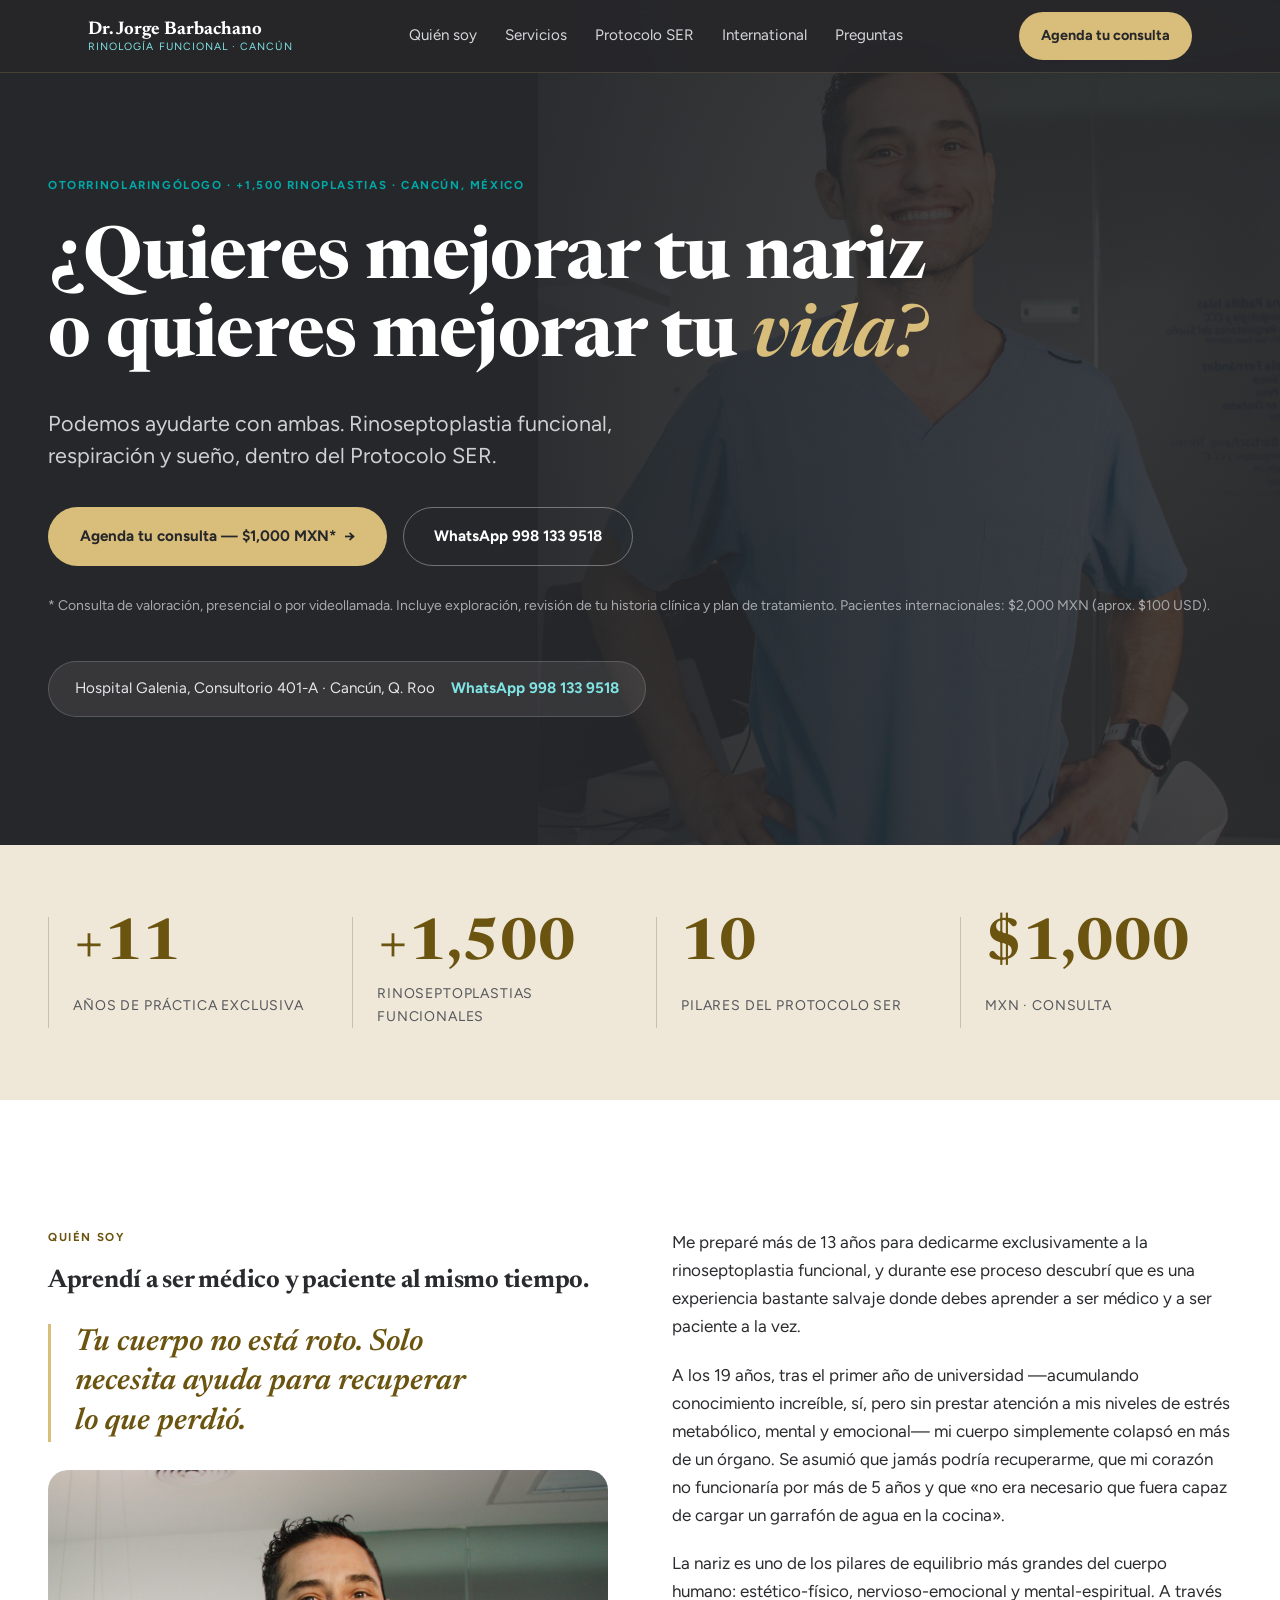
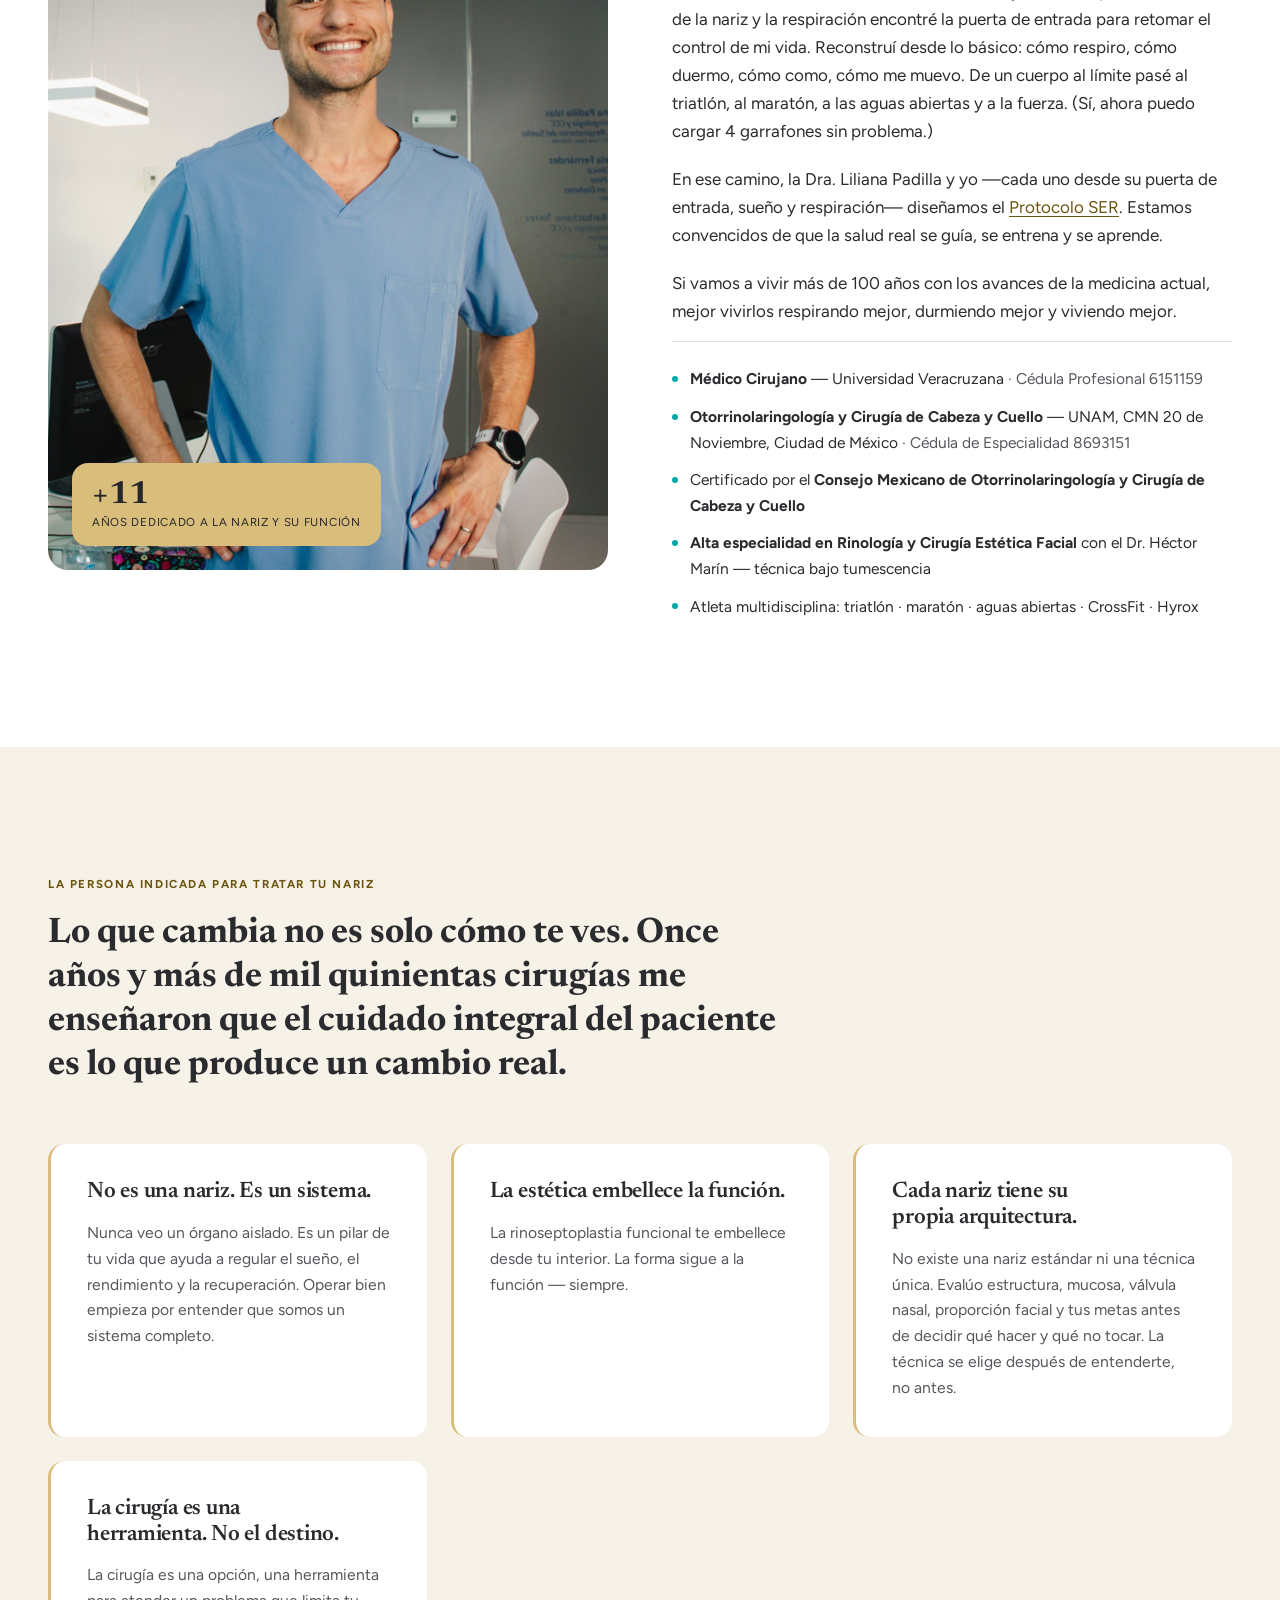
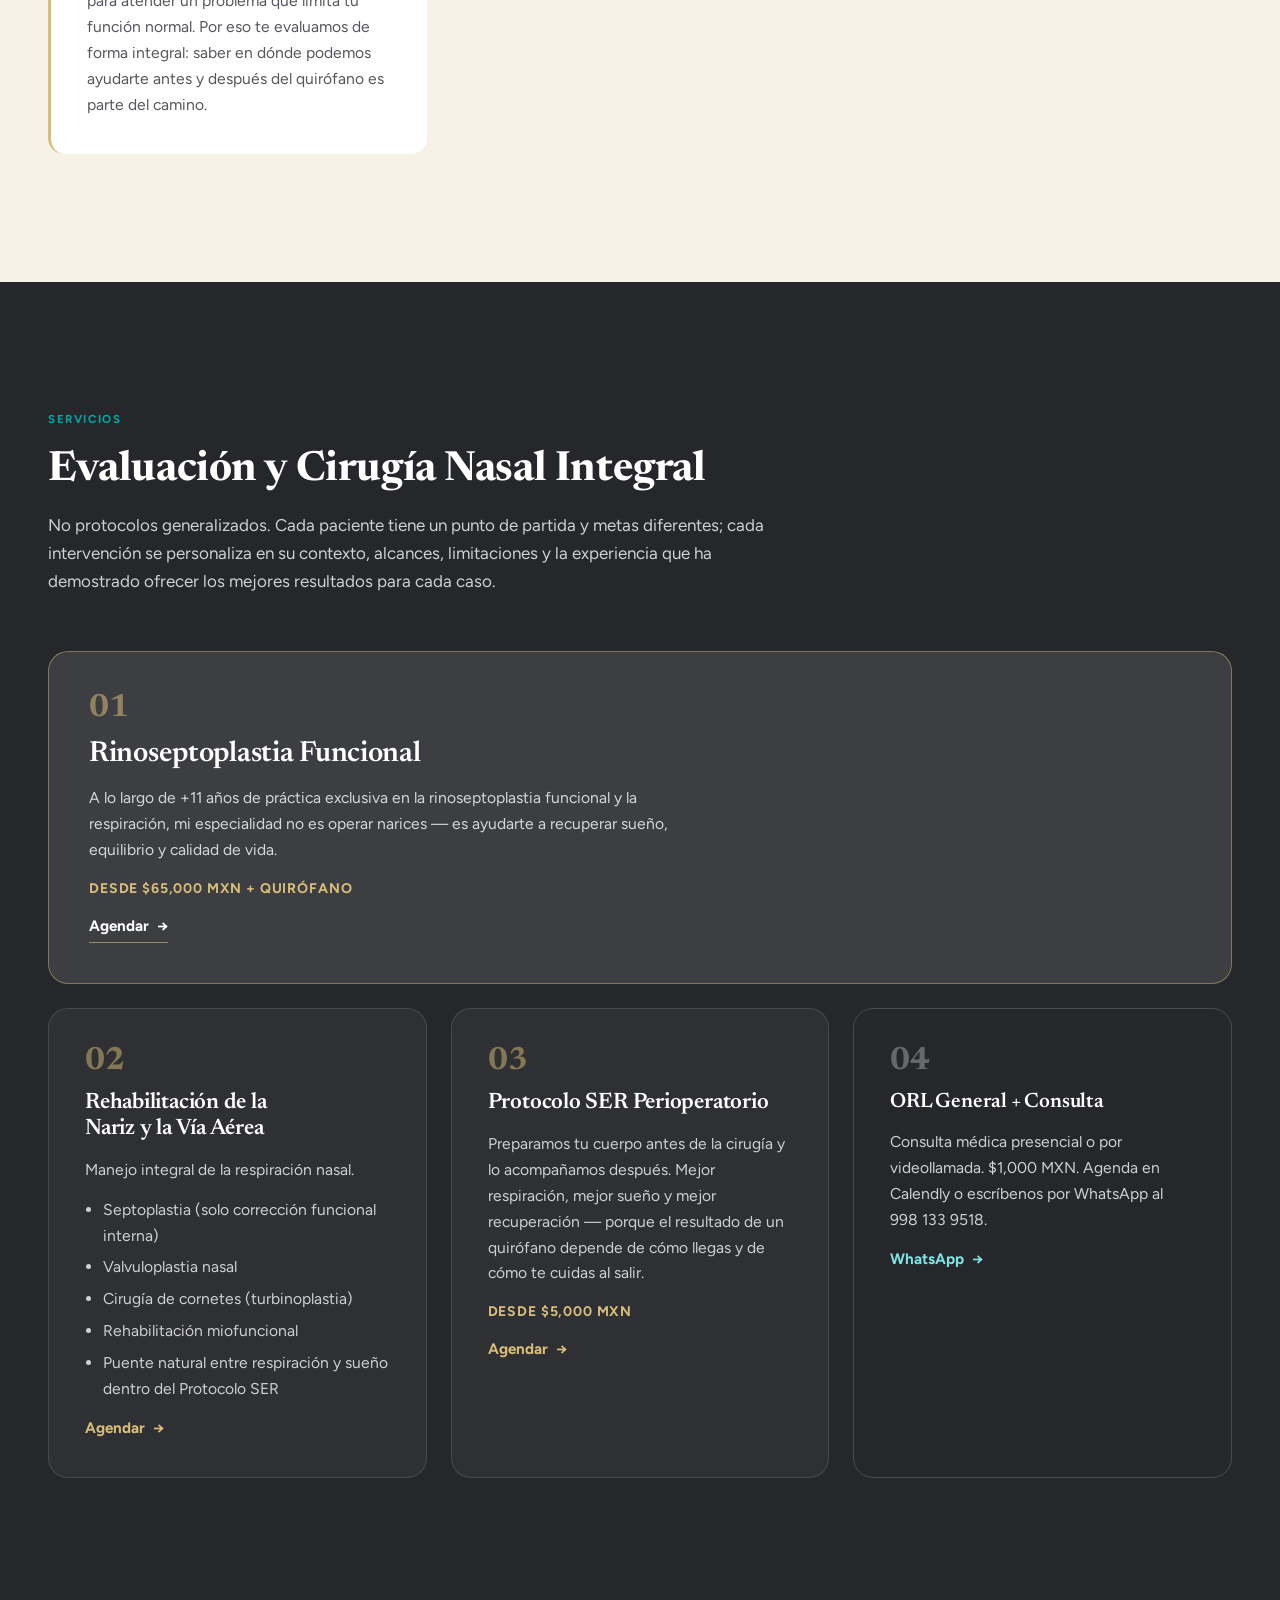
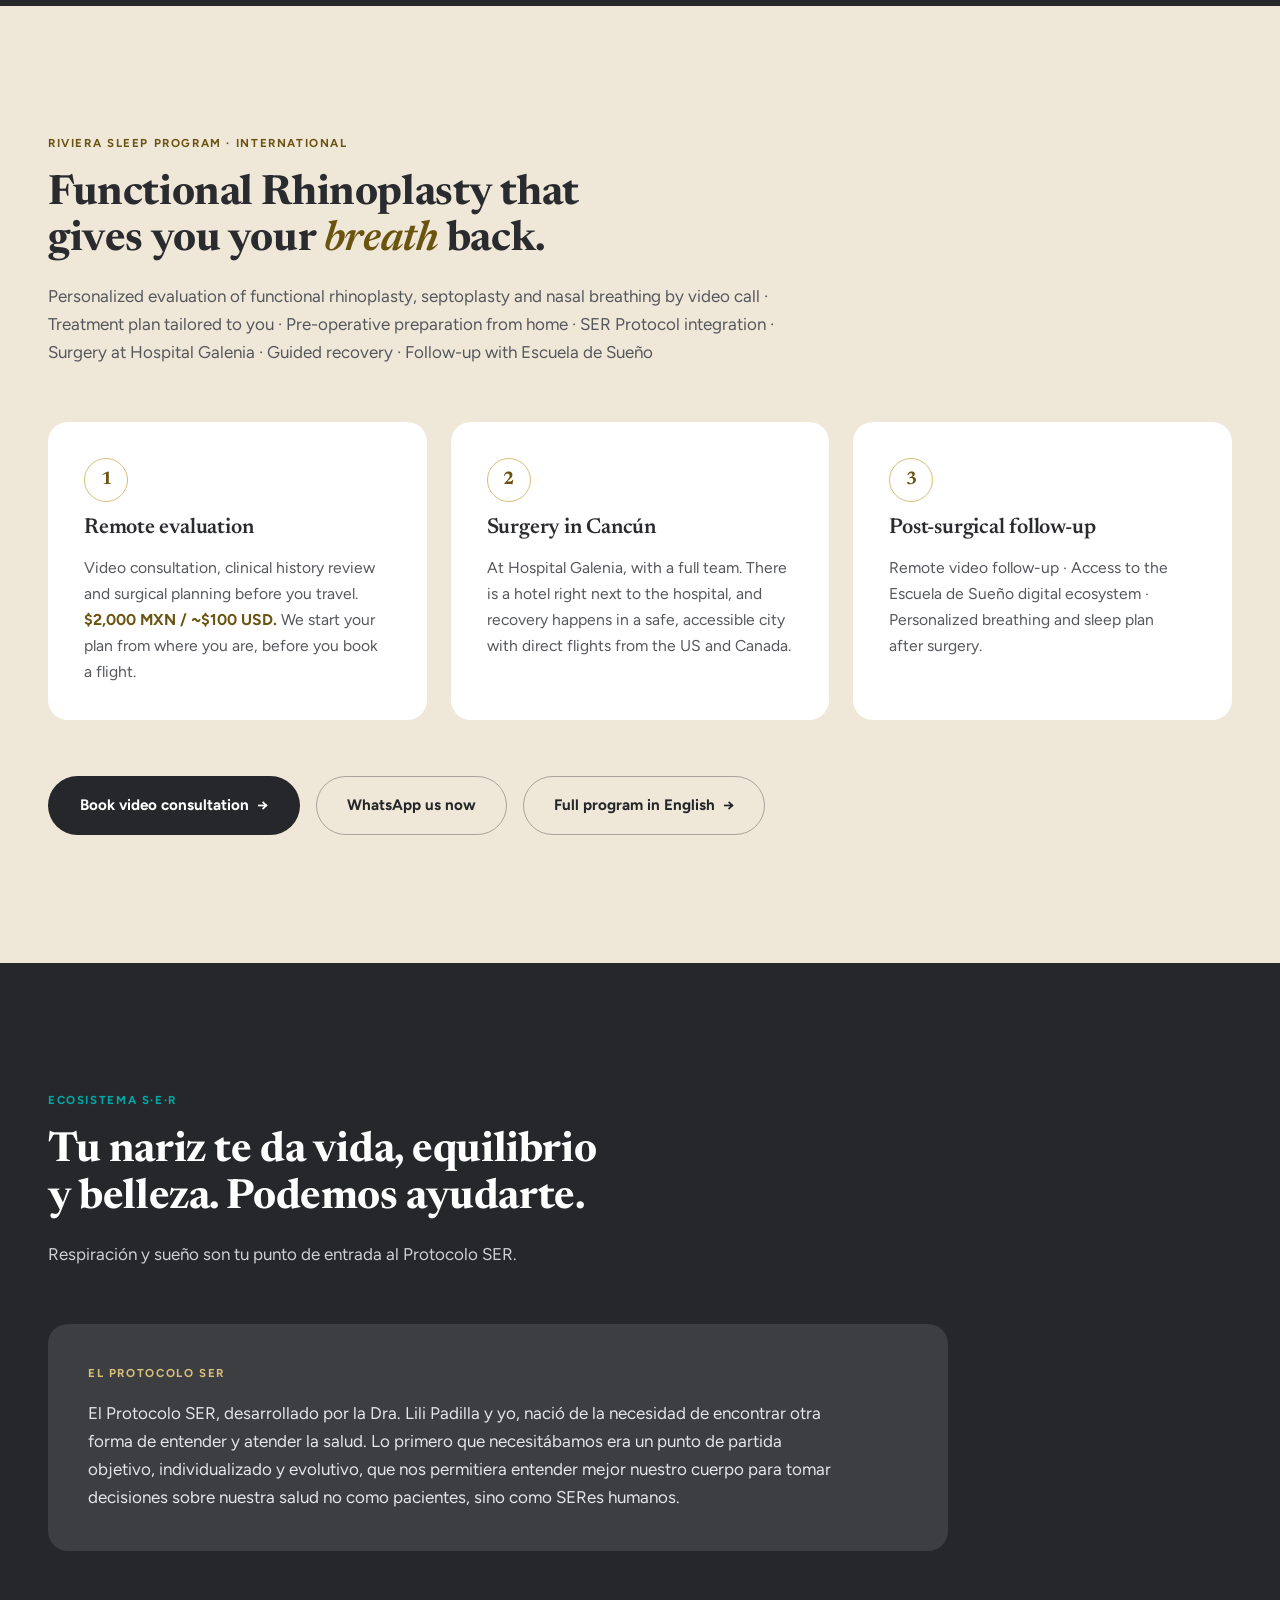
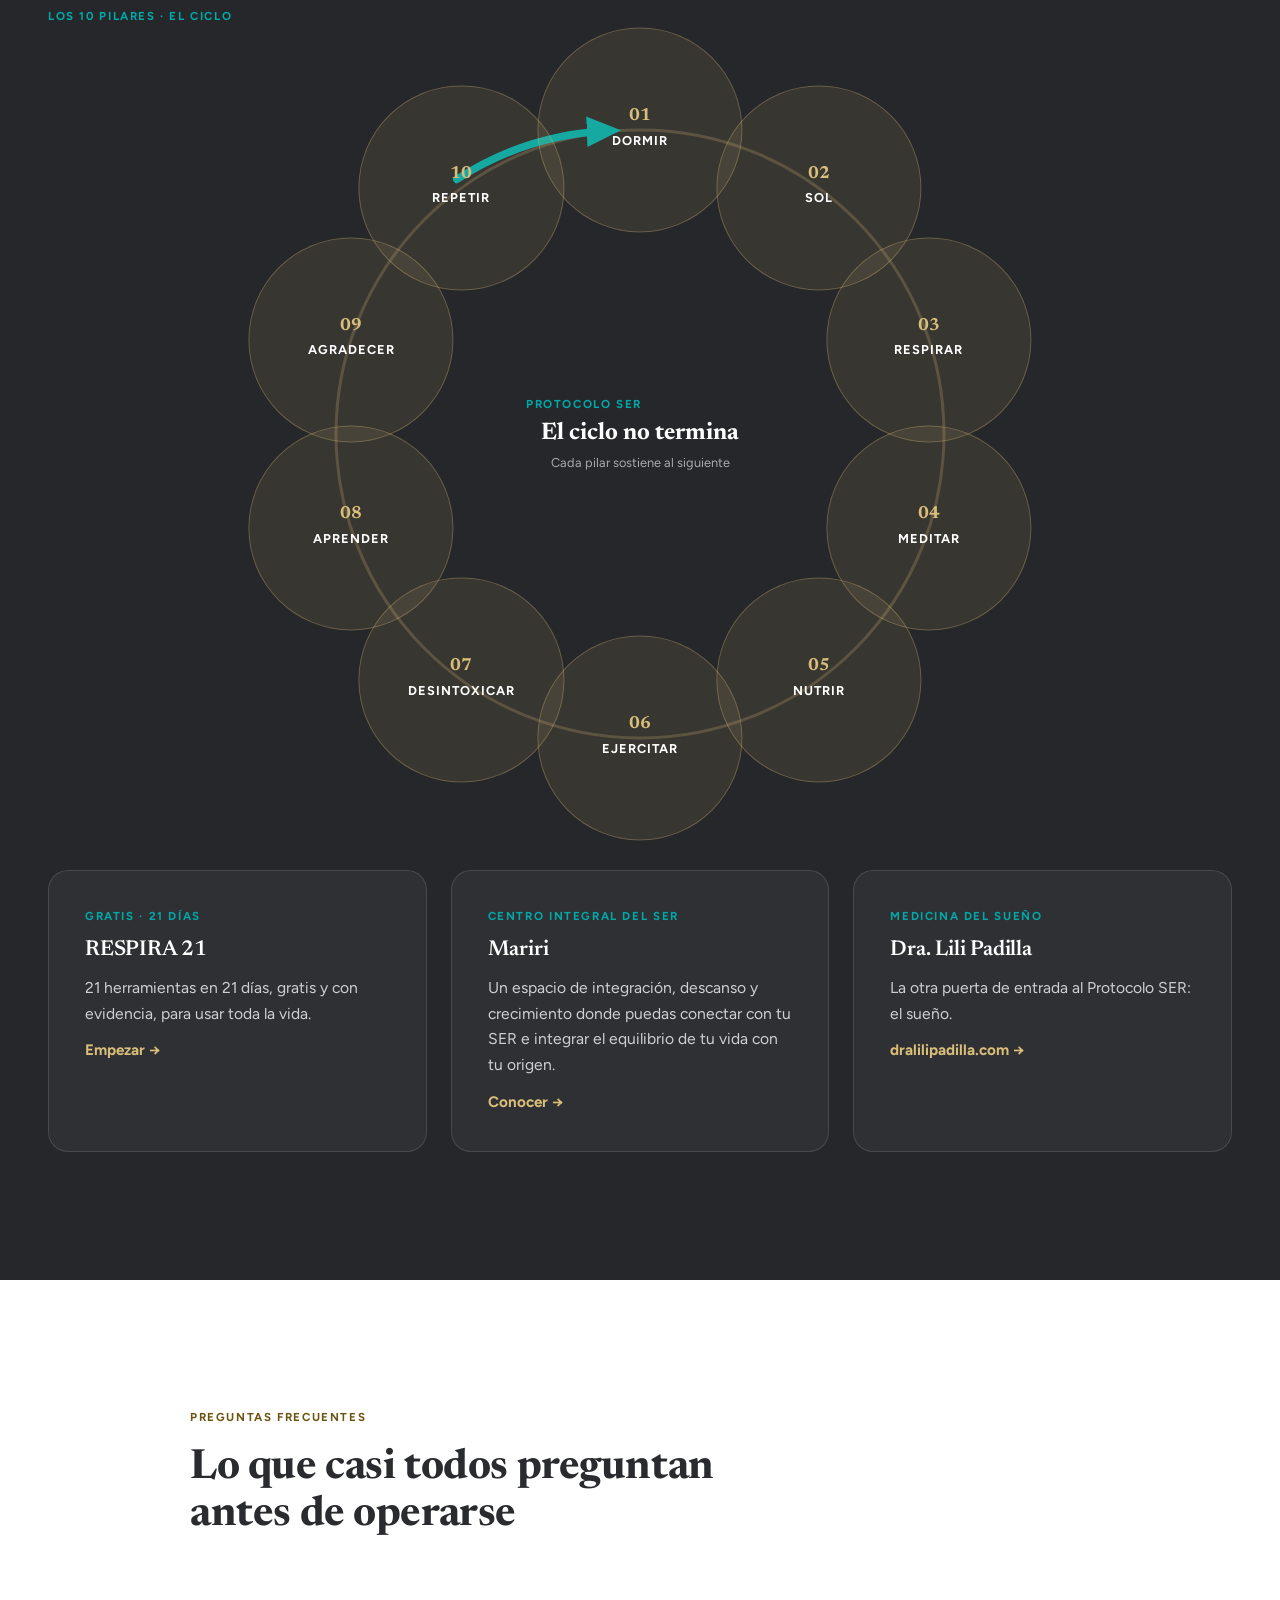
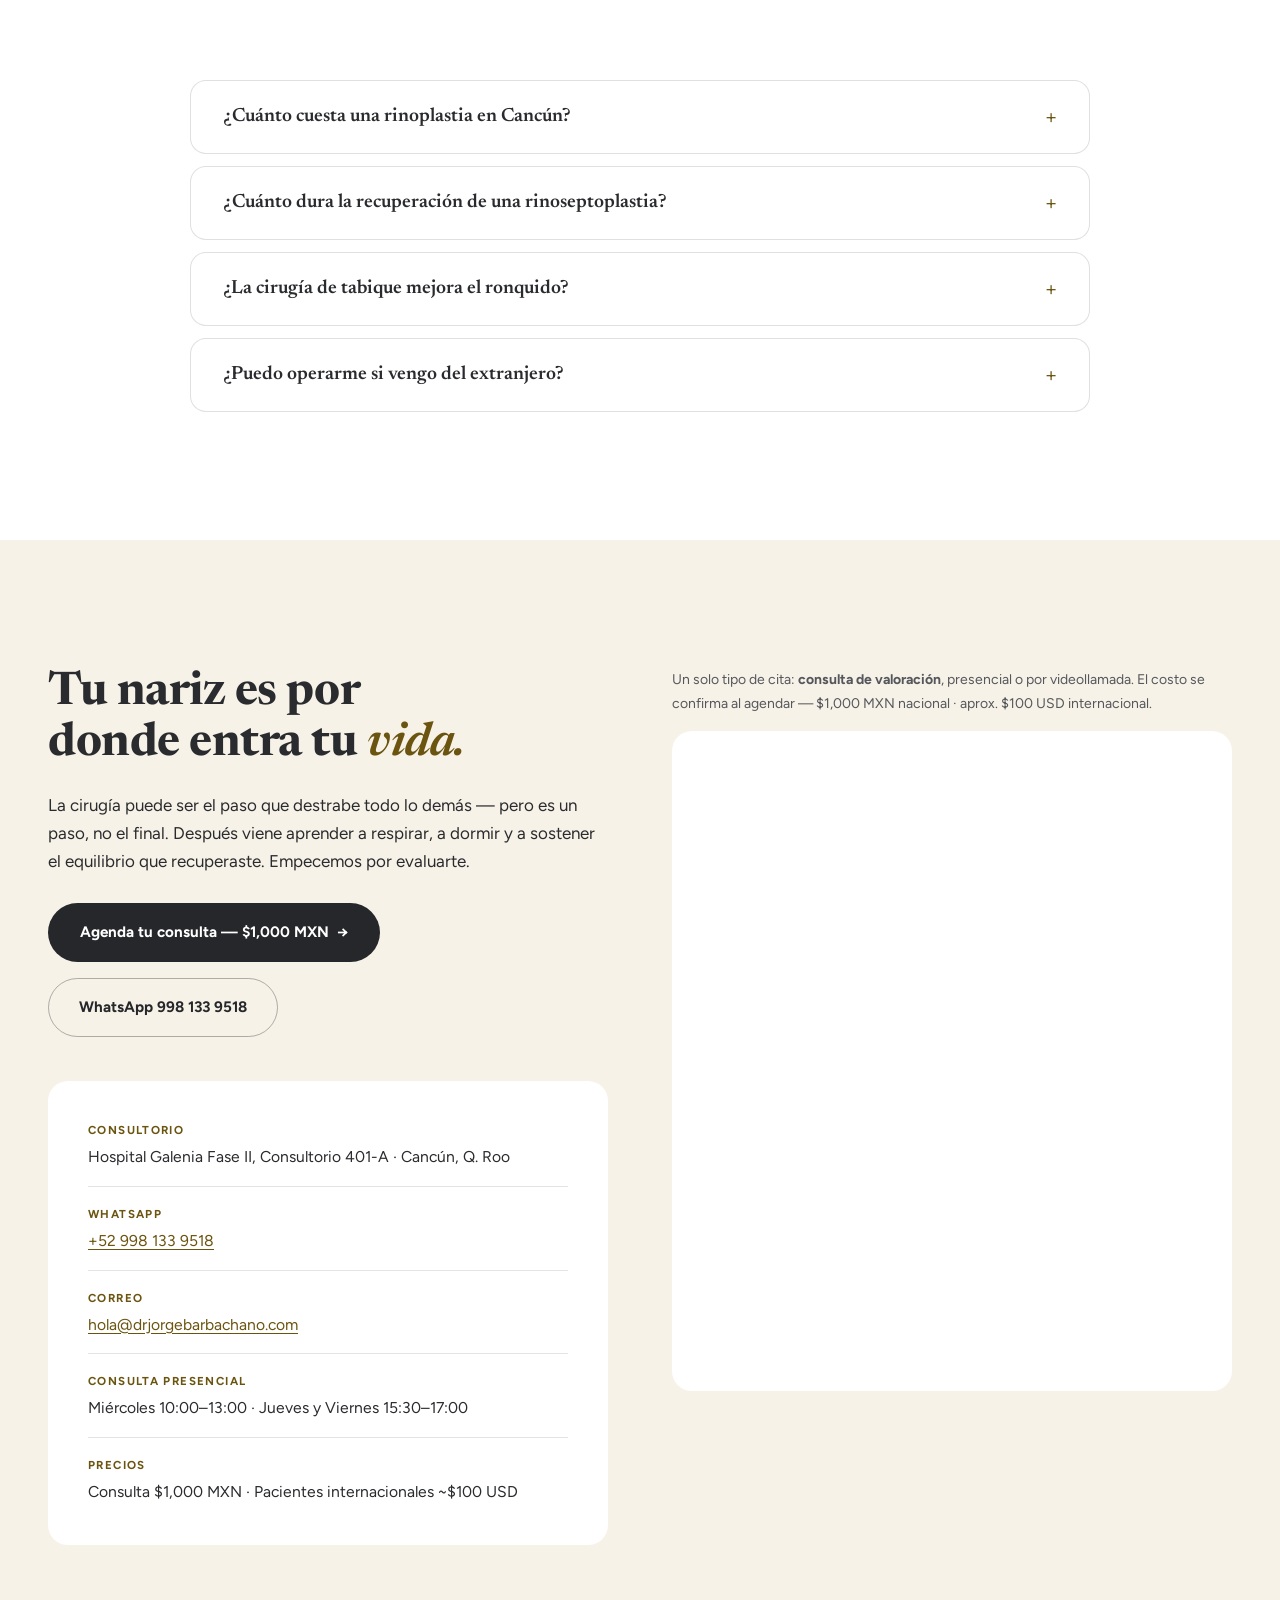
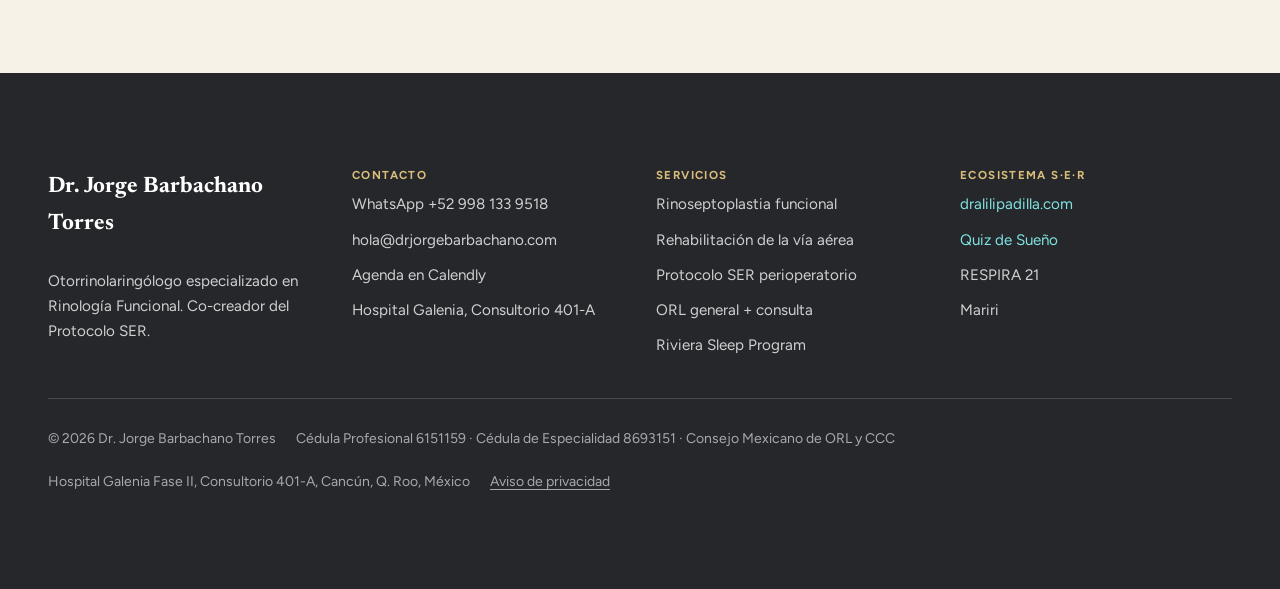
==== commit 1df556a8: "Calendly: un solo tipo de cita, precio internacional aclarado en copy La cuenta de Jorge es plan gra" ====
--- a/index.html
+++ b/index.html
@@ -245,7 +245,10 @@
         WhatsApp 998 133 9518
       </a>
     </div>
-    <span class="note">* Incluye valoración clínica y plan de tratamiento personalizado.</span>
+    <span class="note">
+      * Consulta de valoración, presencial o por videollamada. Incluye exploración, revisión de tu
+      historia clínica y plan de tratamiento. Pacientes internacionales: $2,000 MXN (aprox. $100 USD).
+    </span>
 
     <div class="hero-badge">
       <span>Hospital Galenia, Consultorio 401-A · Cancún, Q. Roo</span>
@@ -725,8 +728,15 @@
     </div>
 
     <!-- Calendly embebido. Se inyecta al acercarse al viewport para no castigar
-         el LCP; los botones de arriba son el respaldo si el script falla. -->
+         el LCP; los botones de arriba son el respaldo si el script falla.
+         Se apunta al perfil, no a un evento: la cuenta es plan gratuito y solo
+         admite un tipo de cita. Si algún día se abre un segundo evento, aquí va
+         la URL específica en vez del perfil. -->
     <div class="reveal" style="--d:120ms">
+      <p class="note" style="margin-bottom:var(--sp-4)">
+        Un solo tipo de cita: <strong>consulta de valoración</strong>, presencial o por videollamada.
+        El costo se confirma al agendar — $1,000 MXN nacional · aprox. $100 USD internacional.
+      </p>
       <div class="calendly-shell">
         <div class="calendly-inline-widget" id="calendly"
              data-url="https://calendly.com/drjorgebarbachano?hide_gdpr_banner=1&primary_color=d9bd7a&utm_source=web&utm_medium=embed"></div>
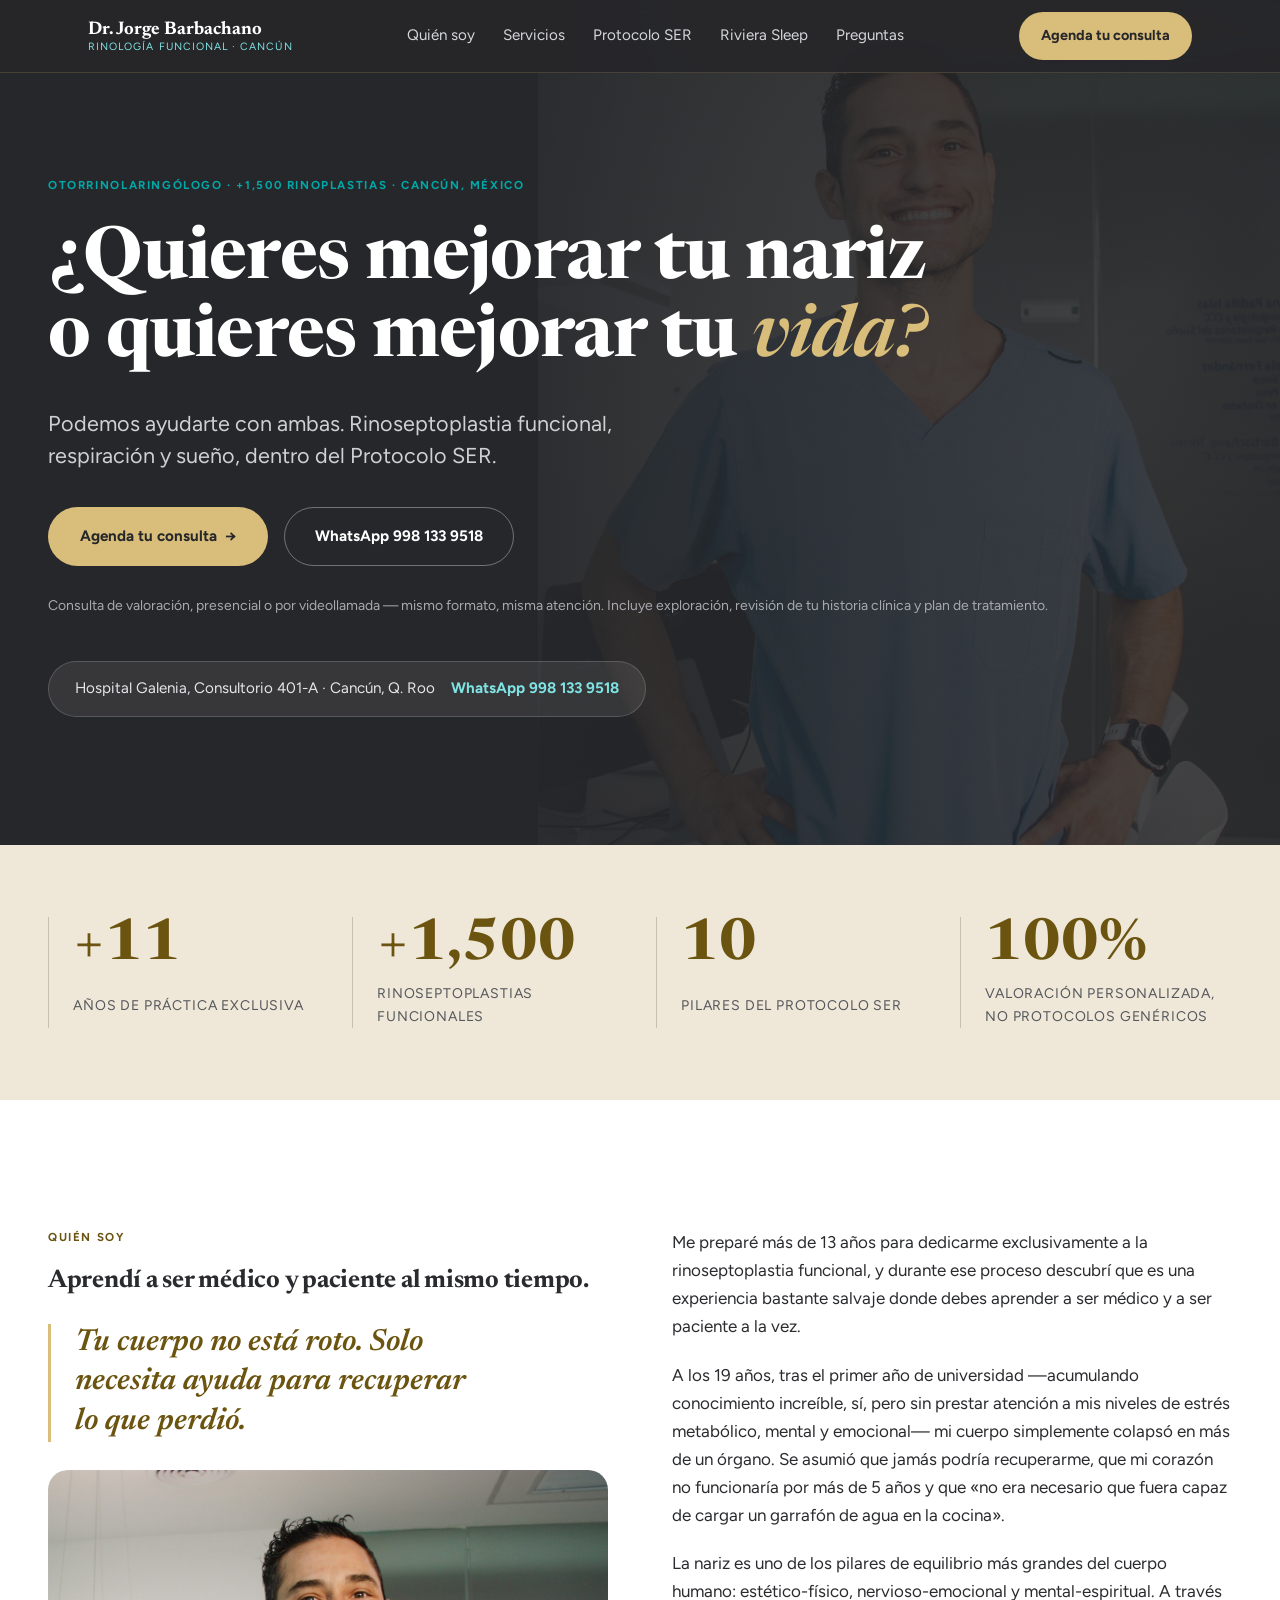
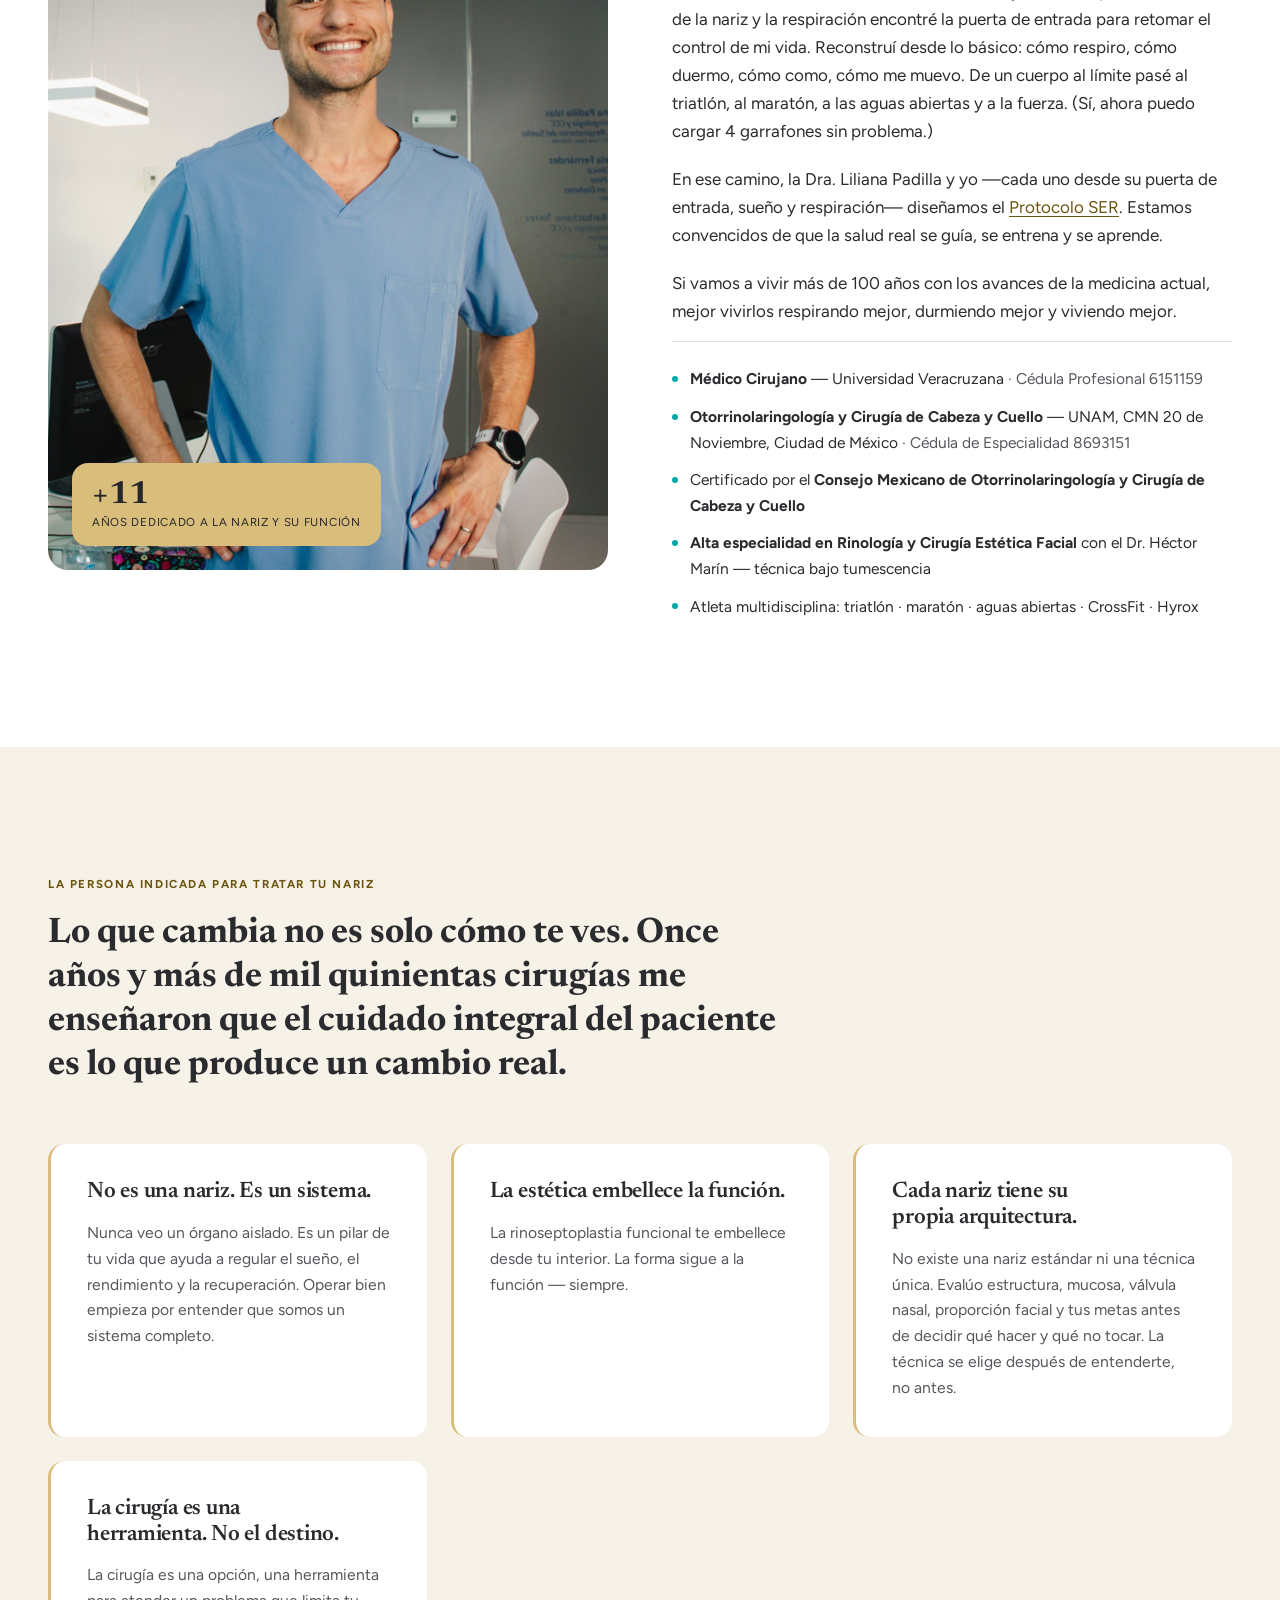
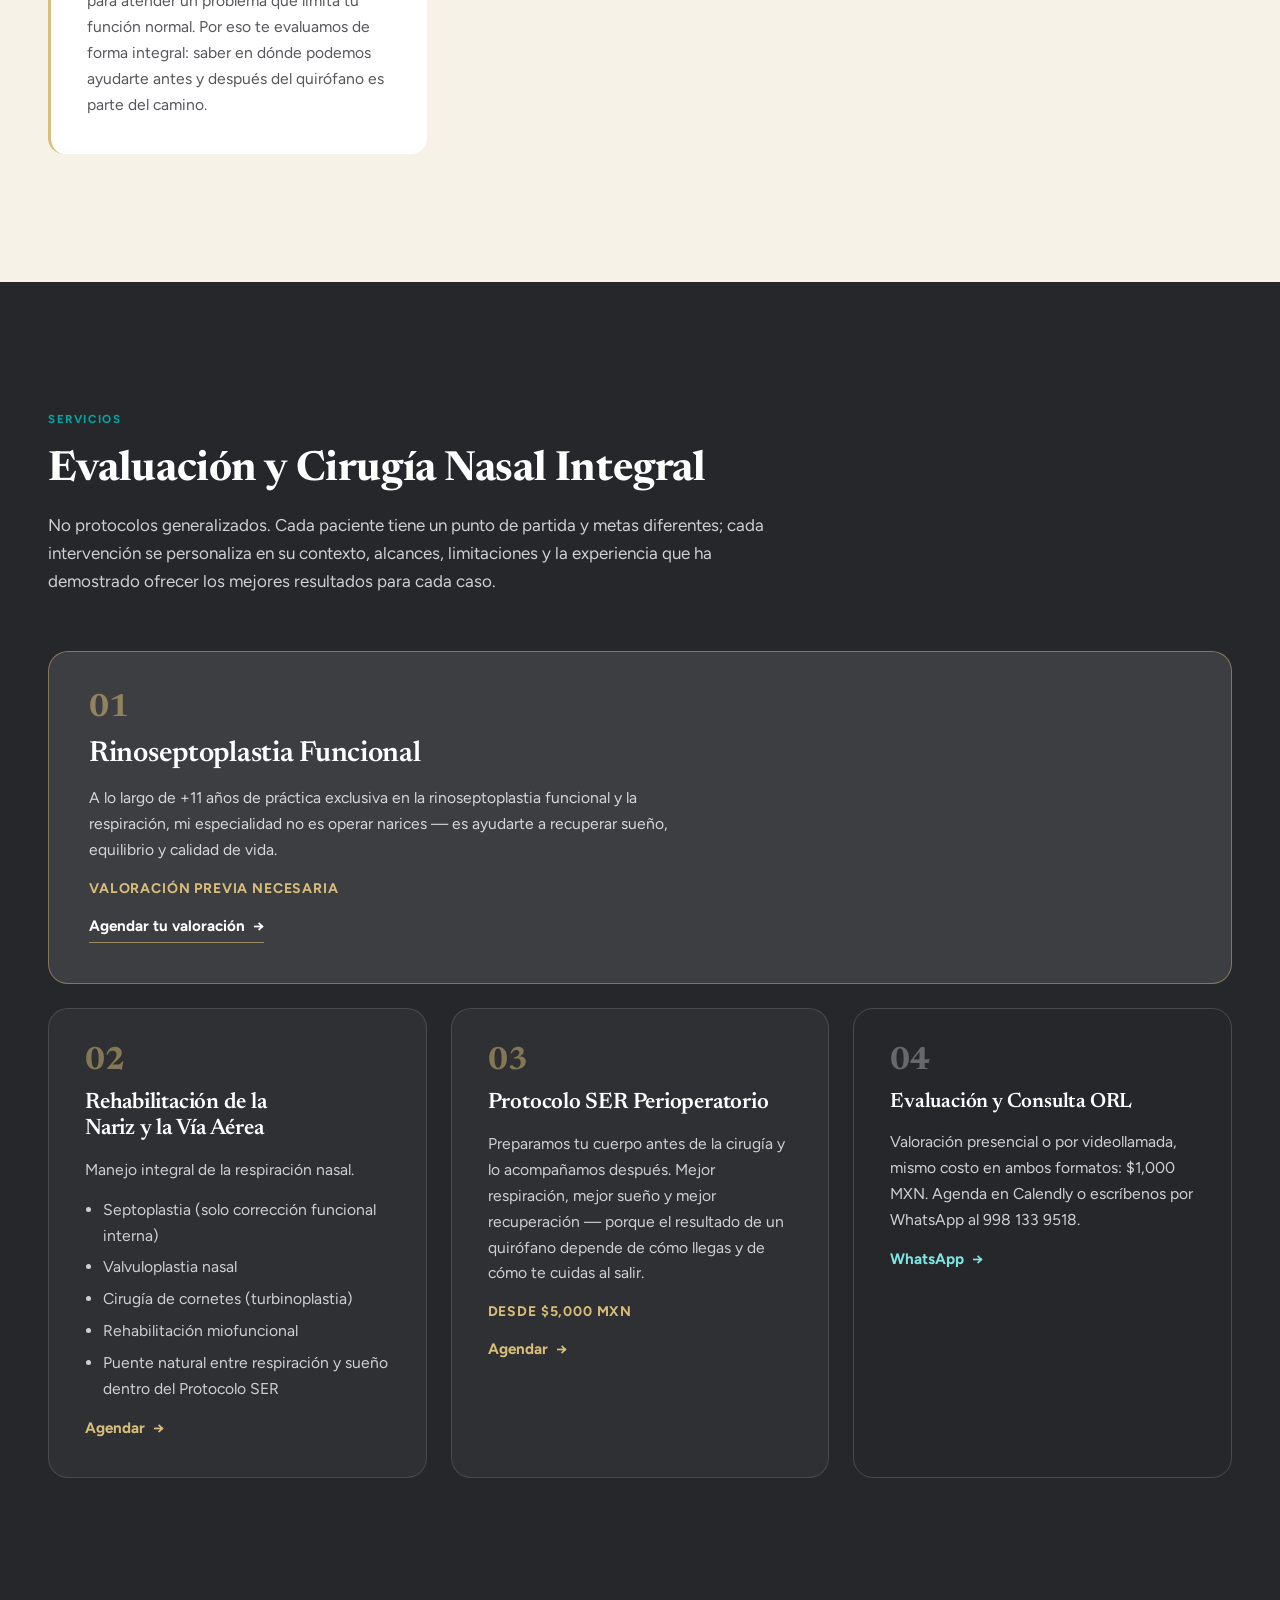
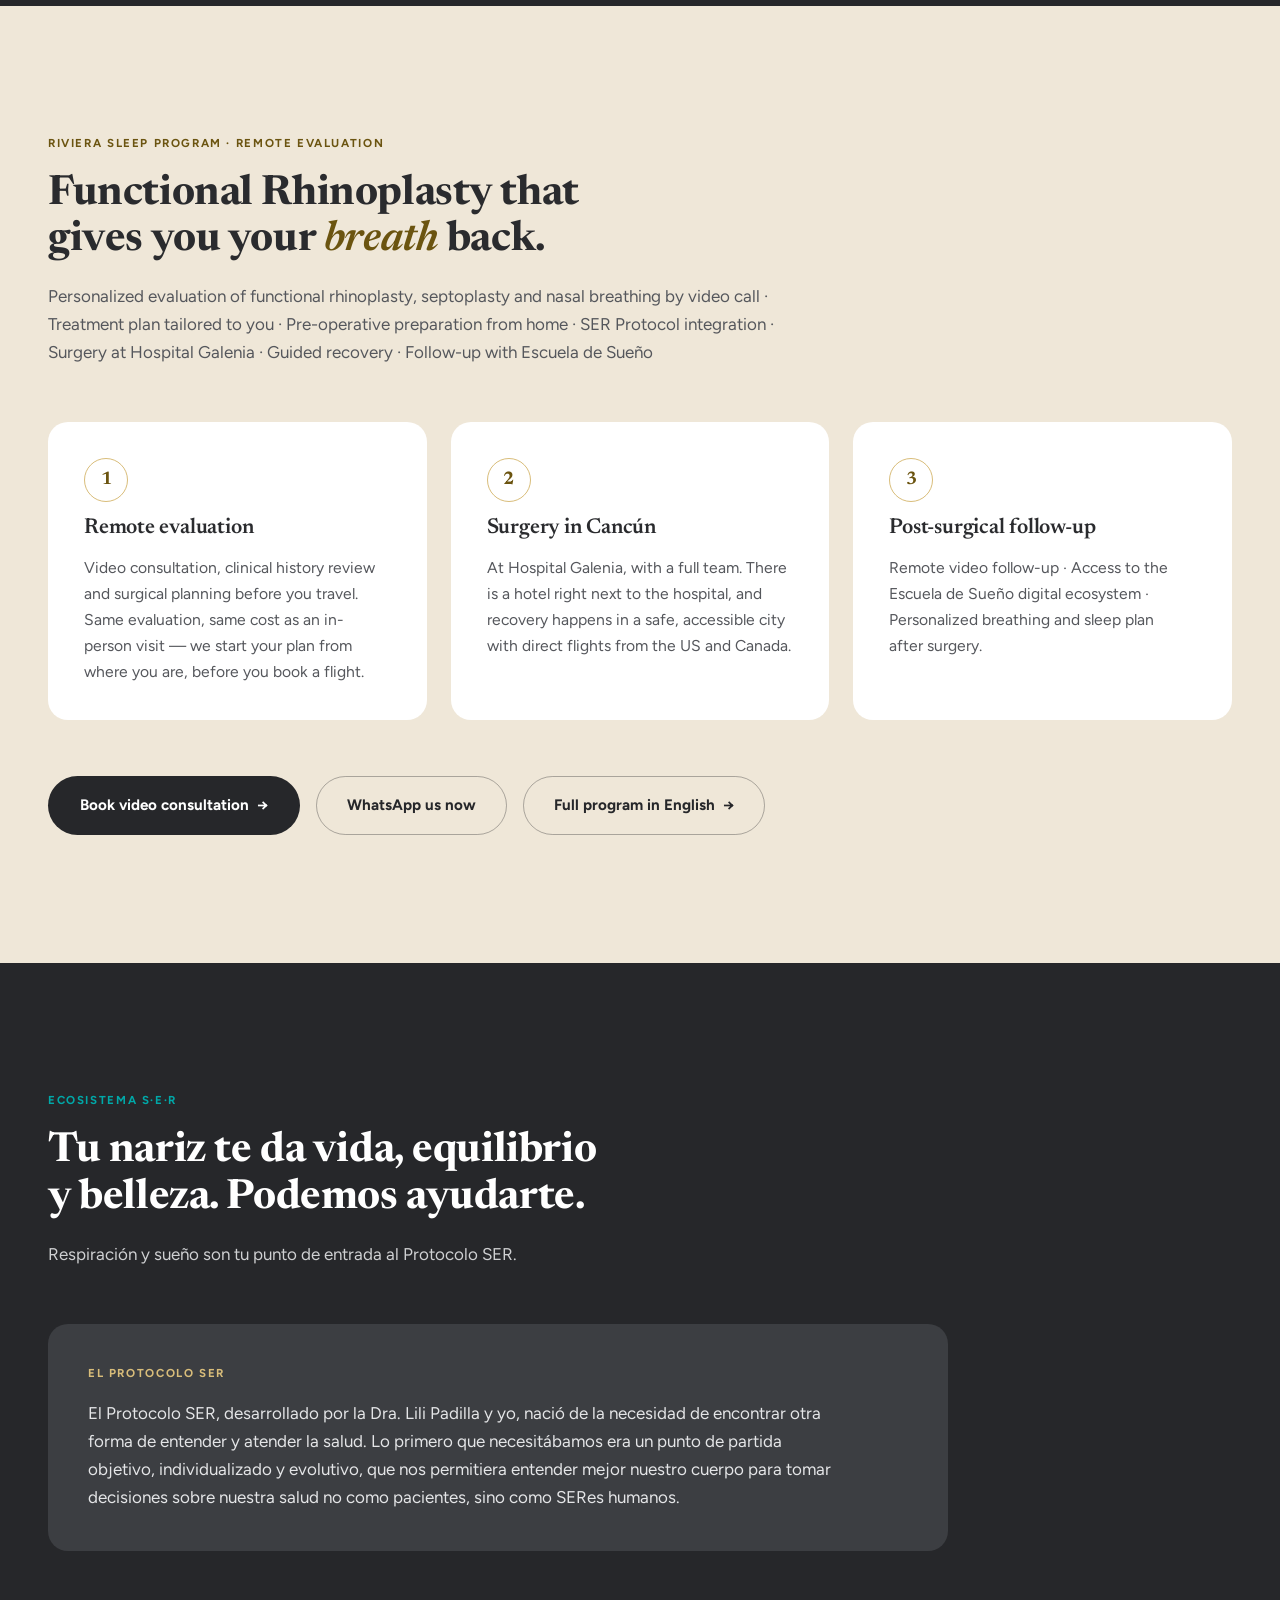
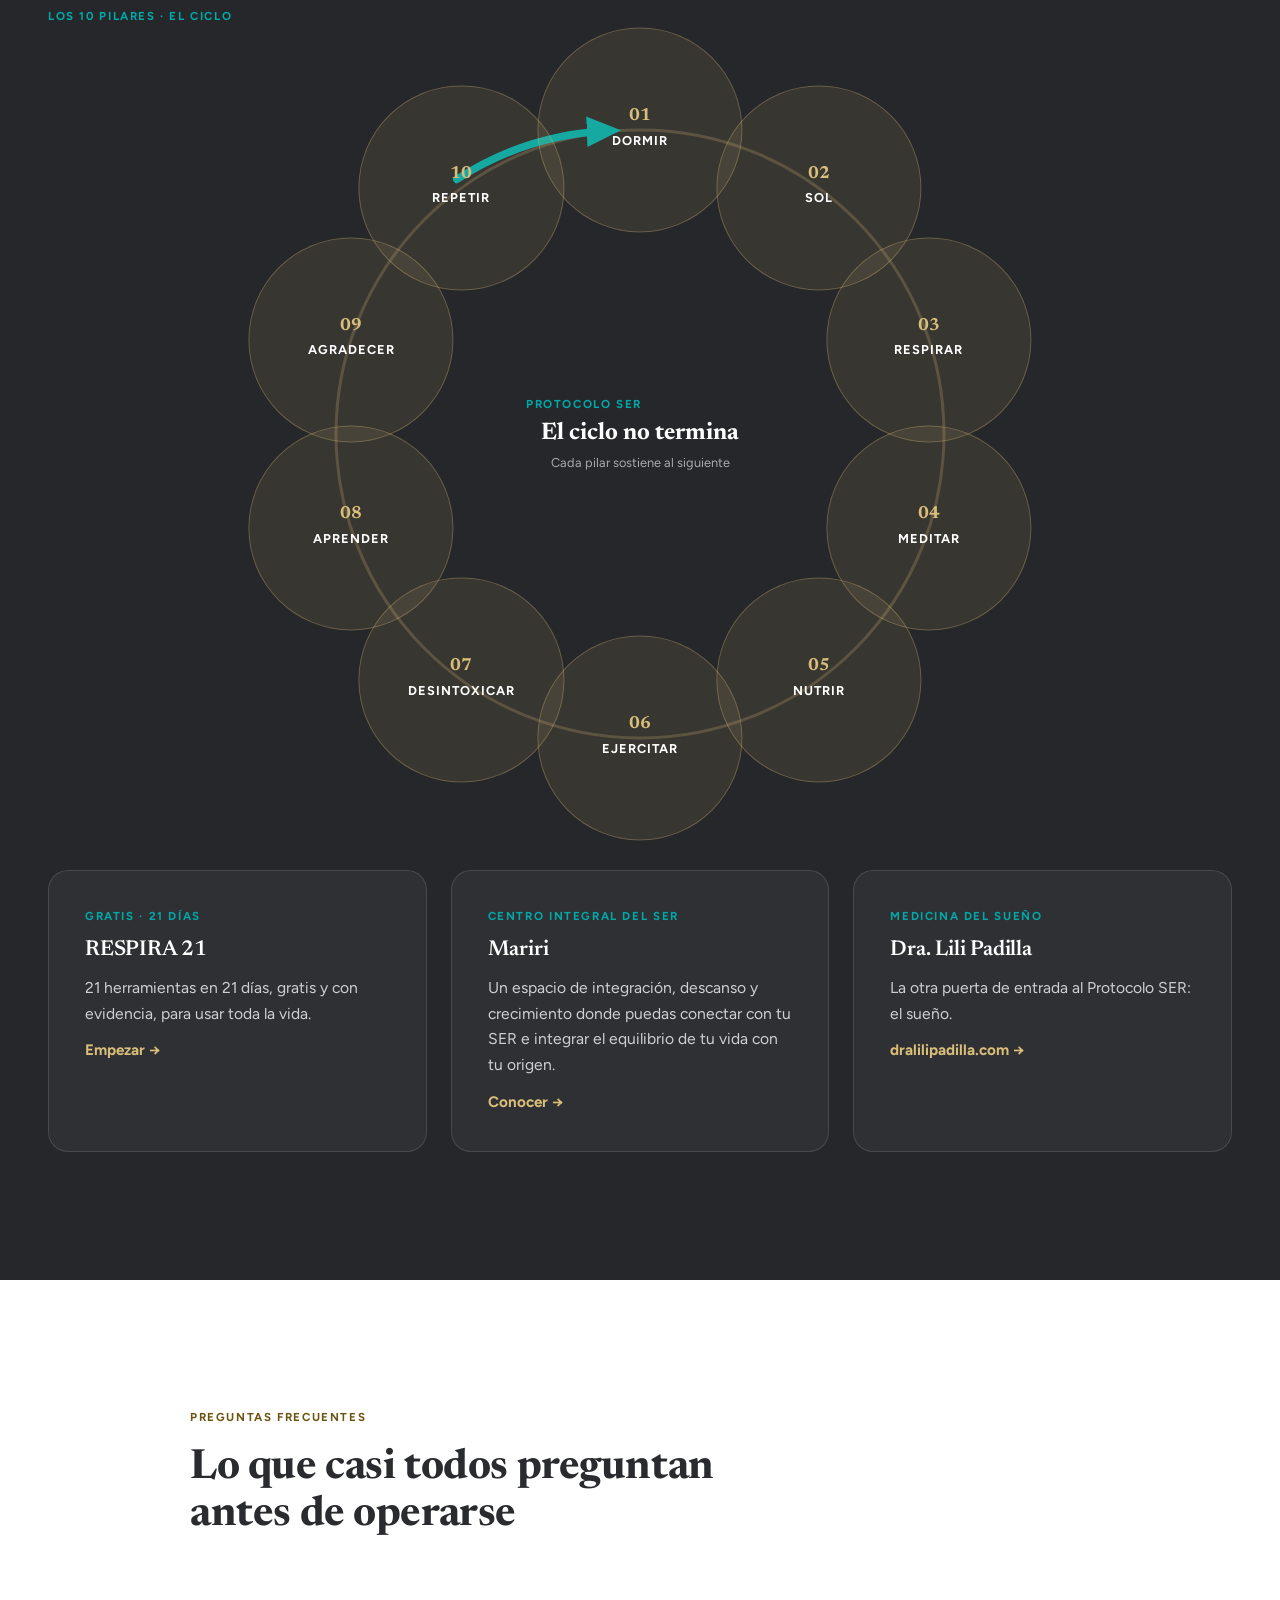
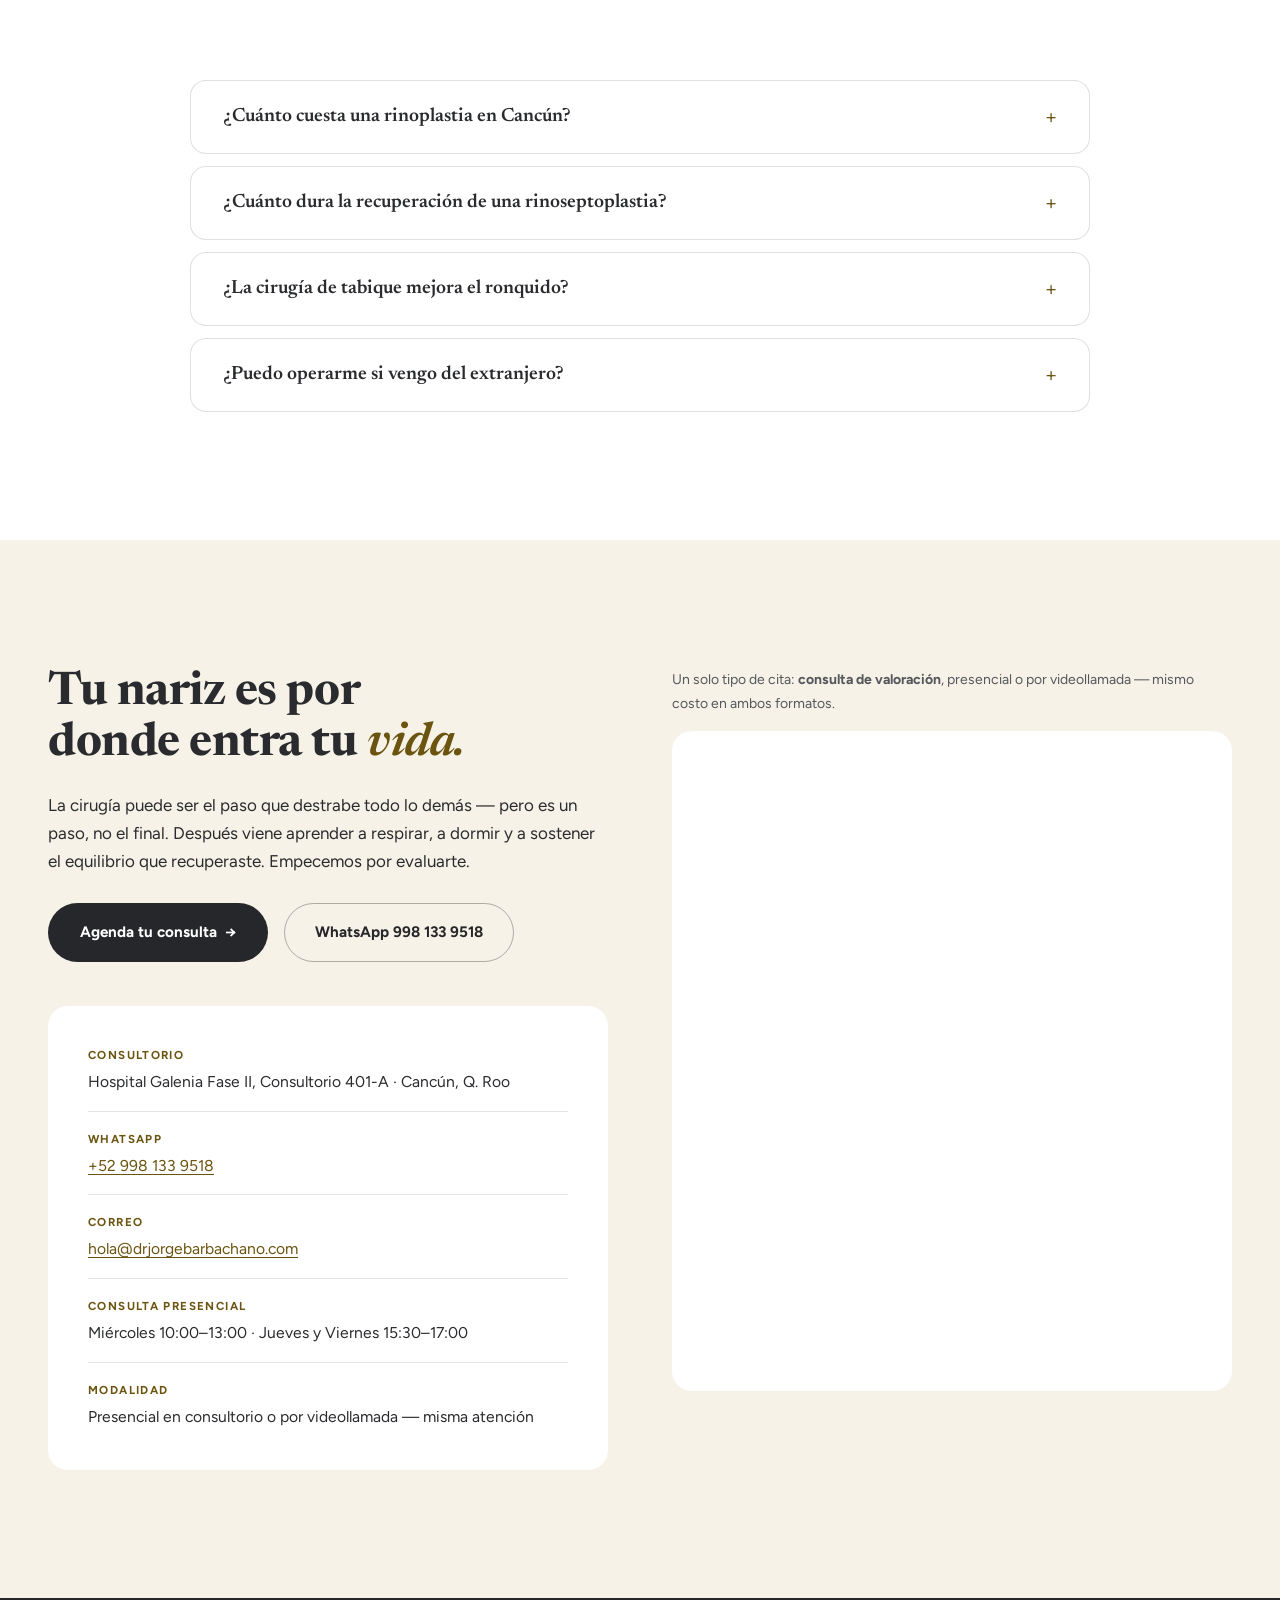
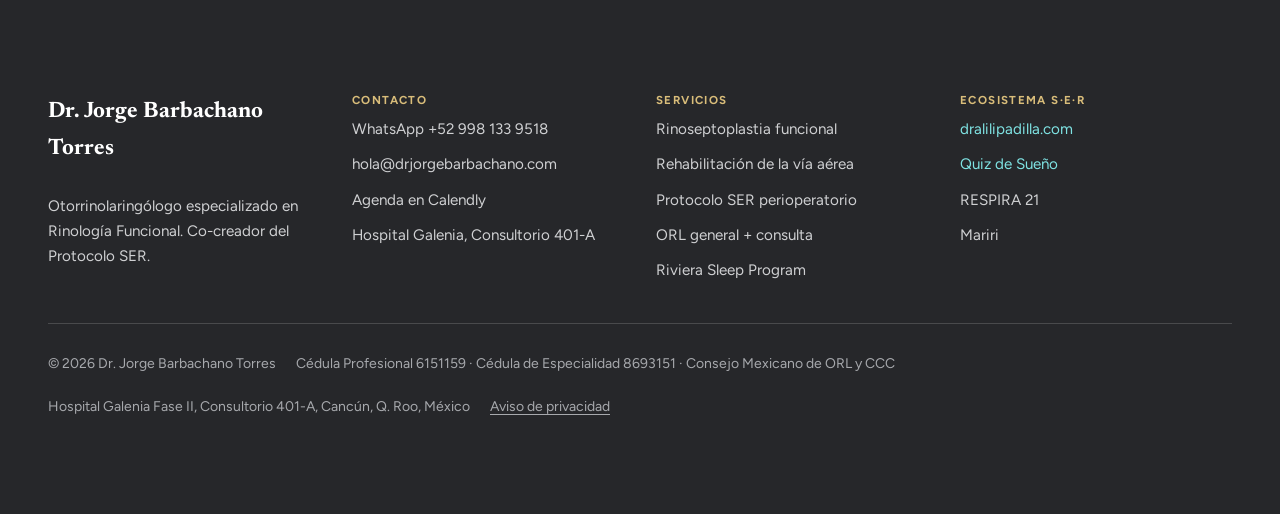
==== commit f411759c: "Reposicionar precios y quitar el marco nacional/internacional Estrategia: precios por debajo de merc" ====
--- a/index.html
+++ b/index.html
@@ -140,7 +140,7 @@
             "name": "¿Cuánto cuesta una rinoplastia en Cancún?",
             "acceptedAnswer": {
               "@type": "Answer",
-              "text": "La rinoseptoplastia funcional parte de $65,000 MXN más los gastos de quirófano y hospital. El precio final se define después de la valoración, porque depende de la estructura de cada nariz y del alcance de la cirugía. La consulta de valoración cuesta $1,000 MXN, presencial o por videollamada; para pacientes internacionales es de $2,000 MXN (aprox. $100 USD)."
+              "text": "El costo de la rinoseptoplastia funcional depende de la estructura de cada nariz y del alcance de la cirugía, así que no se cotiza sin evaluación previa. La valoración —presencial o por videollamada, con el mismo costo en ambos formatos— cuesta $1,000 MXN e incluye tu plan de tratamiento personalizado."
             }
           },
           {
@@ -164,7 +164,7 @@
             "name": "¿Puedo operarme si vengo del extranjero?",
             "acceptedAnswer": {
               "@type": "Answer",
-              "text": "Sí. El Riviera Sleep Program está diseñado para pacientes de Estados Unidos y Canadá: la valoración se hace por videollamada antes de que compres el vuelo, la cirugía se realiza en el Hospital Galenia de Cancún —con hotel a un costado— y el seguimiento posterior continúa de forma remota."
+              "text": "Sí. El Riviera Sleep Program está pensado para quienes no viven en Cancún y necesitan planear su viaje: la valoración se hace por videollamada antes de que compres el vuelo, la cirugía se realiza en el Hospital Galenia —con hotel a un costado— y el seguimiento posterior continúa de forma remota. El costo de la cirugía es el mismo, vengas de donde vengas."
             }
           }
         ]
@@ -196,7 +196,7 @@
       <a href="#quien-soy">Quién soy</a>
       <a href="#servicios">Servicios</a>
       <a href="#ecosistema">Protocolo SER</a>
-      <a href="#international" lang="en">International</a>
+      <a href="#international">Riviera Sleep</a>
       <a href="#faq">Preguntas</a>
     </nav>
 
@@ -212,11 +212,11 @@
   <a href="#quien-soy">Quién soy</a>
   <a href="#servicios">Servicios</a>
   <a href="#ecosistema">Protocolo SER</a>
-  <a href="#international" lang="en">International</a>
+  <a href="#international">Riviera Sleep</a>
   <a href="#faq">Preguntas frecuentes</a>
   <a href="#contacto">Contacto</a>
   <a class="btn btn--gold" href="https://calendly.com/drjorgebarbachano?utm_source=web&utm_medium=menu" target="_blank" rel="noopener">
-    Agenda tu consulta — $1,000 MXN <span class="arrow" aria-hidden="true">→</span>
+    Agenda tu consulta <span class="arrow" aria-hidden="true">→</span>
   </a>
   <a class="btn btn--outline-light" href="https://wa.me/529981339518?text=Hola%20Dr.%20Barbachano%2C%20quiero%20agendar%20una%20consulta" target="_blank" rel="noopener">
     WhatsApp 998 133 9518
@@ -239,15 +239,15 @@
 
     <div class="btn-row">
       <a class="btn btn--gold" href="https://calendly.com/drjorgebarbachano?utm_source=web&utm_medium=hero" target="_blank" rel="noopener">
-        Agenda tu consulta — $1,000 MXN* <span class="arrow" aria-hidden="true">→</span>
+        Agenda tu consulta <span class="arrow" aria-hidden="true">→</span>
       </a>
       <a class="btn btn--outline-light" href="https://wa.me/529981339518?text=Hola%20Dr.%20Barbachano%2C%20quiero%20agendar%20una%20consulta" target="_blank" rel="noopener">
         WhatsApp 998 133 9518
       </a>
     </div>
     <span class="note">
-      * Consulta de valoración, presencial o por videollamada. Incluye exploración, revisión de tu
-      historia clínica y plan de tratamiento. Pacientes internacionales: $2,000 MXN (aprox. $100 USD).
+      Consulta de valoración, presencial o por videollamada — mismo formato, misma atención.
+      Incluye exploración, revisión de tu historia clínica y plan de tratamiento.
     </span>
 
     <div class="hero-badge">
@@ -263,7 +263,7 @@
     <li class="stat"><span class="stat__n">+11</span><span class="stat__l">Años de práctica exclusiva</span></li>
     <li class="stat"><span class="stat__n">+1,500</span><span class="stat__l">Rinoseptoplastias funcionales</span></li>
     <li class="stat"><span class="stat__n">10</span><span class="stat__l">Pilares del Protocolo SER</span></li>
-    <li class="stat"><span class="stat__n">$1,000</span><span class="stat__l">MXN · consulta</span></li>
+    <li class="stat"><span class="stat__n">100%</span><span class="stat__l">Valoración personalizada, no protocolos genéricos</span></li>
   </ul>
 </section>
 
@@ -401,9 +401,9 @@
           respiración, mi especialidad no es operar narices — es ayudarte a recuperar sueño,
           equilibrio y calidad de vida.
         </p>
-        <span class="svc__price">Desde $65,000 MXN + quirófano</span>
+        <span class="svc__price">Valoración previa necesaria</span>
         <a class="svc__link" href="https://calendly.com/drjorgebarbachano?utm_source=web&utm_medium=servicio-rinoseptoplastia" target="_blank" rel="noopener">
-          Agendar <span class="arrow" aria-hidden="true">→</span>
+          Agendar tu valoración <span class="arrow" aria-hidden="true">→</span>
         </a>
       </article>
 
@@ -440,10 +440,10 @@
 
         <article class="svc svc--quiet reveal" style="--d:160ms">
           <span class="svc__n">04</span>
-          <h3>ORL General + Consulta</h3>
+          <h3>Evaluación y Consulta ORL</h3>
           <p>
-            Consulta médica presencial o por videollamada. $1,000 MXN. Agenda en Calendly o
-            escríbenos por WhatsApp al 998 133 9518.
+            Valoración presencial o por videollamada, mismo costo en ambos formatos: $1,000 MXN.
+            Agenda en Calendly o escríbenos por WhatsApp al 998 133 9518.
           </p>
           <a class="svc__link" href="https://wa.me/529981339518?text=Hola%20Dr.%20Barbachano%2C%20quiero%20agendar%20una%20consulta" target="_blank" rel="noopener">
             WhatsApp <span class="arrow" aria-hidden="true">→</span>
@@ -458,7 +458,7 @@
 <section class="section section--arena" id="international">
   <div class="wrap stack">
     <div class="head reveal">
-      <span class="eyebrow" lang="en">Riviera Sleep Program · International</span>
+      <span class="eyebrow" lang="en">Riviera Sleep Program · Remote Evaluation</span>
       <h2 lang="en">Functional Rhinoplasty that gives you your <em class="gold-em gold-em--light">breath</em> back.</h2>
       <p lang="en">
         Personalized evaluation of functional rhinoplasty, septoplasty and nasal breathing by video
@@ -473,8 +473,8 @@
         <h3>Remote evaluation</h3>
         <p>
           Video consultation, clinical history review and surgical planning before you travel.
-          <span class="price">$2,000 MXN / ~$100 USD.</span>
-          We start your plan from where you are, before you book a flight.
+          Same evaluation, same cost as an in-person visit — we start your plan from where you
+          are, before you book a flight.
         </p>
       </article>
       <article class="step reveal" style="--d:80ms" lang="en">
@@ -631,11 +631,10 @@
         <summary>¿Cuánto cuesta una rinoplastia en Cancún?</summary>
         <div>
           <p>
-            La rinoseptoplastia funcional parte de <strong>$65,000 MXN</strong> más los gastos de
-            quirófano y hospital. El precio final se define después de la valoración, porque
-            depende de la estructura de cada nariz y del alcance de la cirugía. La consulta de
-            valoración cuesta <strong>$1,000 MXN</strong>, presencial o por videollamada; para
-            pacientes internacionales es de $2,000 MXN (aprox. $100 USD).
+            El costo de la rinoseptoplastia funcional depende de la estructura de cada nariz y del
+            alcance de la cirugía, así que no se cotiza sin evaluación previa. La valoración
+            —presencial o por videollamada, con el mismo costo en ambos formatos— cuesta
+            <strong>$1,000 MXN</strong> e incluye tu plan de tratamiento personalizado.
           </p>
         </div>
       </details>
@@ -669,10 +668,11 @@
         <summary>¿Puedo operarme si vengo del extranjero?</summary>
         <div>
           <p>
-            Sí. El <a href="/riviera-sleep">Riviera Sleep Program</a> está diseñado para pacientes
-            de Estados Unidos y Canadá: la valoración se hace por videollamada antes de que compres
-            el vuelo, la cirugía se realiza en el Hospital Galenia de Cancún —con hotel a un
-            costado— y el seguimiento posterior continúa de forma remota.
+            Sí. El <a href="/riviera-sleep">Riviera Sleep Program</a> está pensado para quienes no
+            viven en Cancún y necesitan planear su viaje: la valoración se hace por videollamada
+            antes de que compres el vuelo, la cirugía se realiza en el Hospital Galenia —con hotel
+            a un costado— y el seguimiento posterior continúa de forma remota. El costo de la
+            cirugía es el mismo, vengas de donde vengas.
           </p>
         </div>
       </details>
@@ -696,7 +696,7 @@
 
       <div class="btn-row" style="margin-top:var(--sp-2)">
         <a class="btn btn--dark" href="https://calendly.com/drjorgebarbachano?utm_source=web&utm_medium=cta-final" target="_blank" rel="noopener">
-          Agenda tu consulta — $1,000 MXN <span class="arrow" aria-hidden="true">→</span>
+          Agenda tu consulta <span class="arrow" aria-hidden="true">→</span>
         </a>
         <a class="btn btn--outline-dark" href="https://wa.me/529981339518?text=Hola%20Dr.%20Barbachano%2C%20quiero%20agendar%20una%20consulta" target="_blank" rel="noopener">
           WhatsApp 998 133 9518
@@ -721,8 +721,8 @@
           <span class="value">Miércoles 10:00–13:00 · Jueves y Viernes 15:30–17:00</span>
         </li>
         <li>
-          <span class="label">Precios</span>
-          <span class="value">Consulta $1,000 MXN · Pacientes internacionales ~$100 USD</span>
+          <span class="label">Modalidad</span>
+          <span class="value">Presencial en consultorio o por videollamada — misma atención</span>
         </li>
       </ul>
     </div>
@@ -734,8 +734,8 @@
          la URL específica en vez del perfil. -->
     <div class="reveal" style="--d:120ms">
       <p class="note" style="margin-bottom:var(--sp-4)">
-        Un solo tipo de cita: <strong>consulta de valoración</strong>, presencial o por videollamada.
-        El costo se confirma al agendar — $1,000 MXN nacional · aprox. $100 USD internacional.
+        Un solo tipo de cita: <strong>consulta de valoración</strong>, presencial o por
+        videollamada — mismo costo en ambos formatos.
       </p>
       <div class="calendly-shell">
         <div class="calendly-inline-widget" id="calendly"
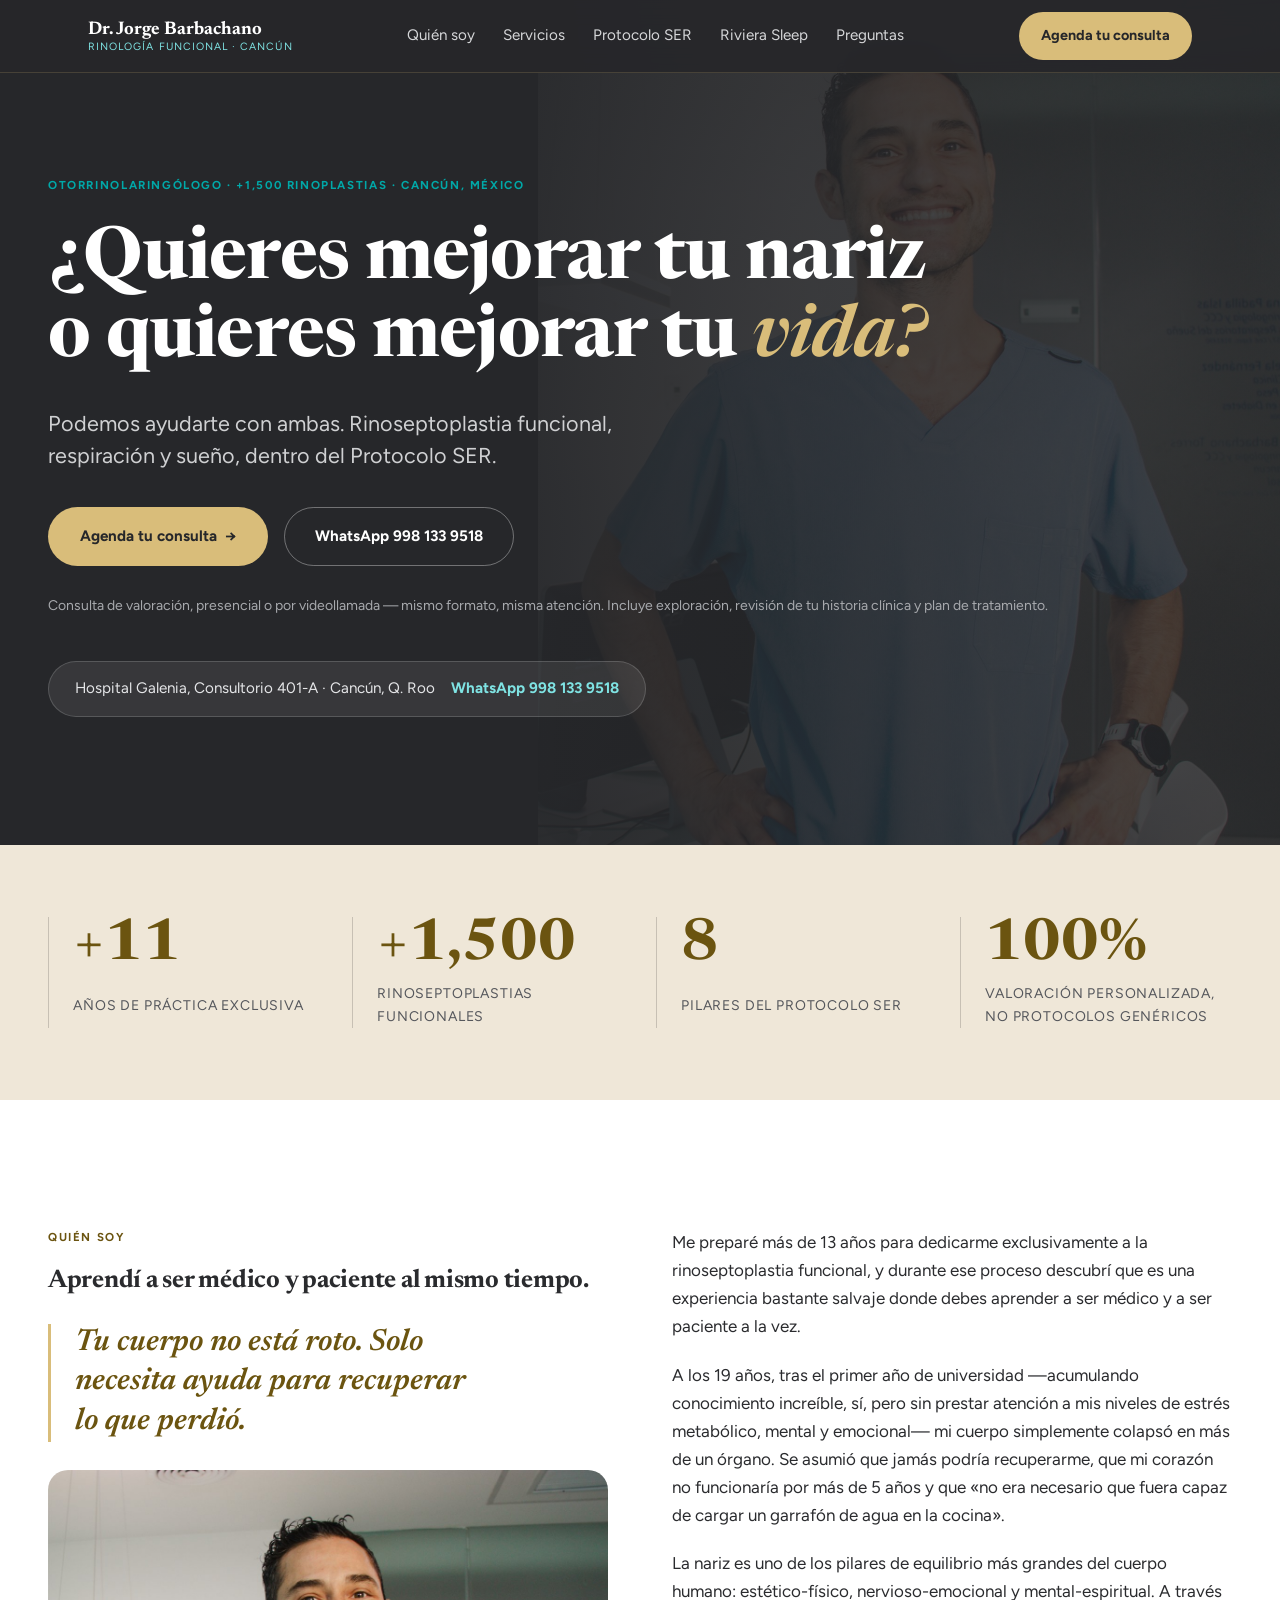
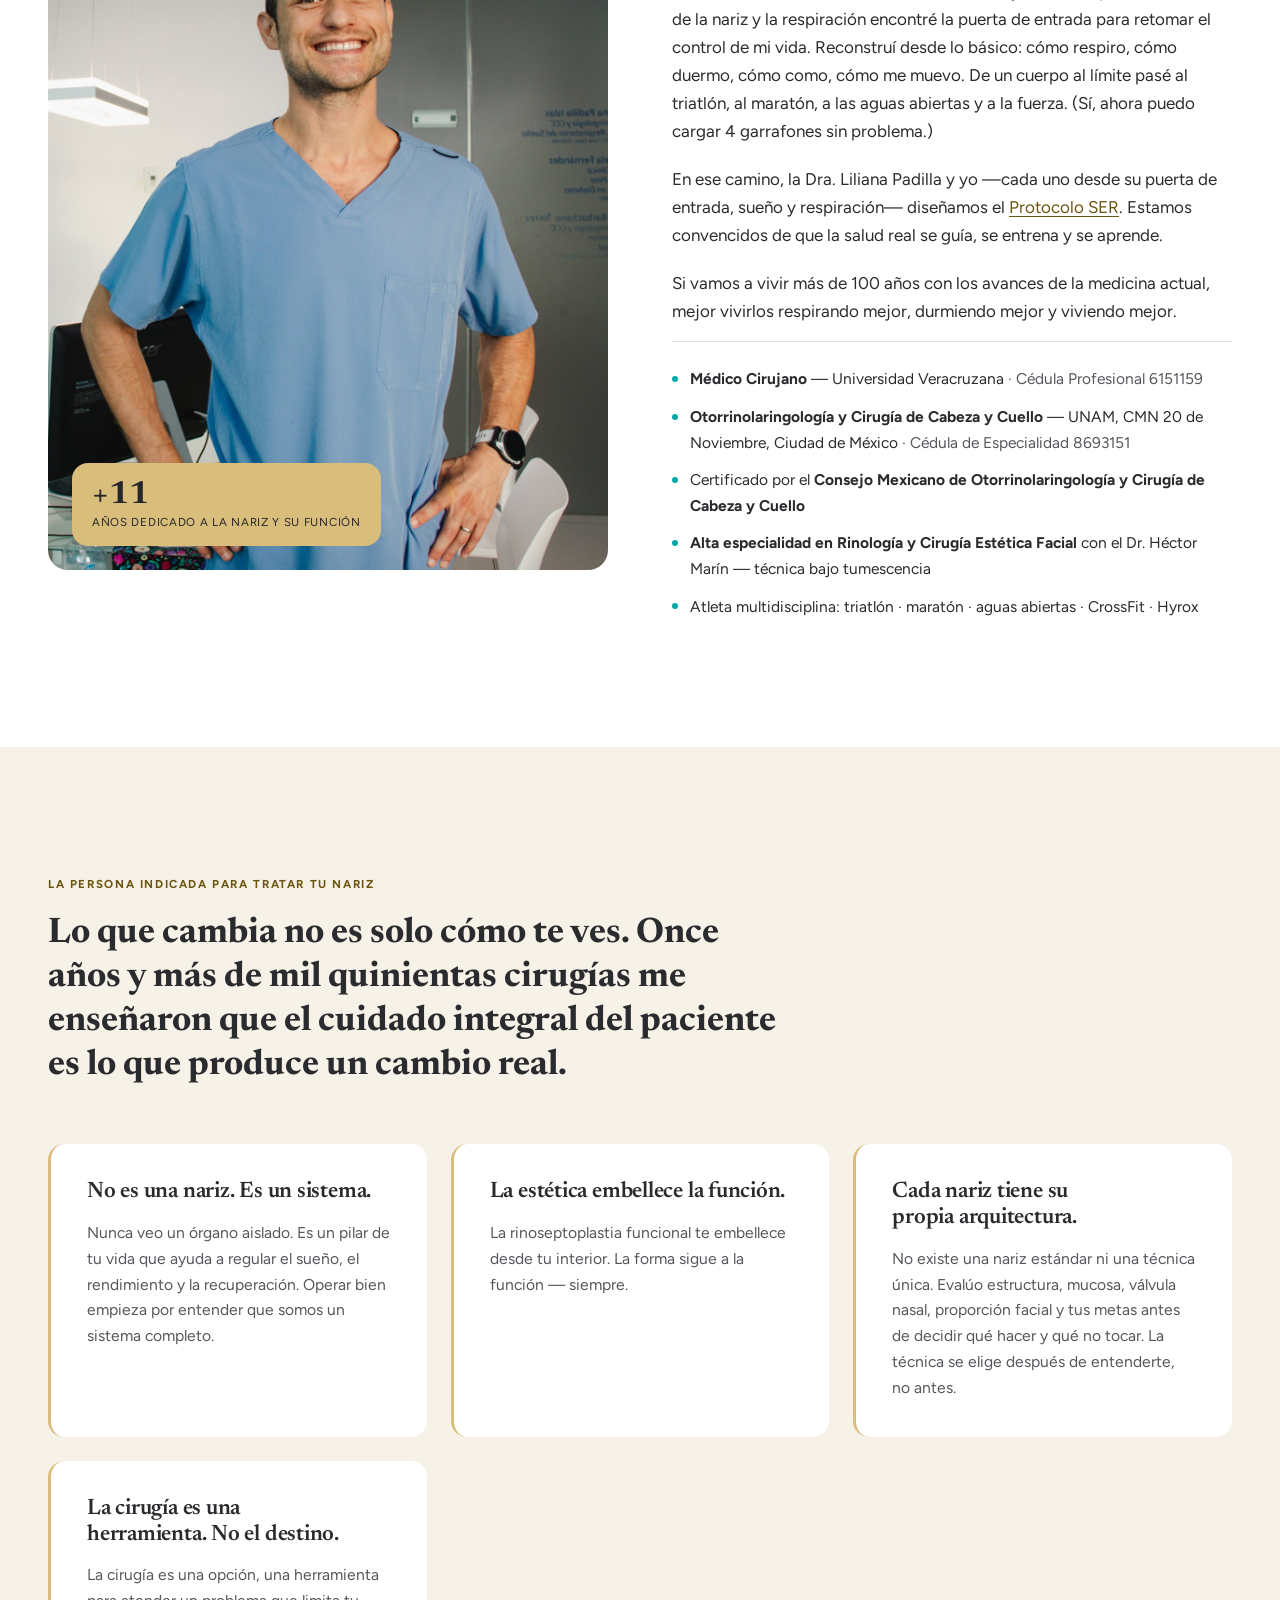
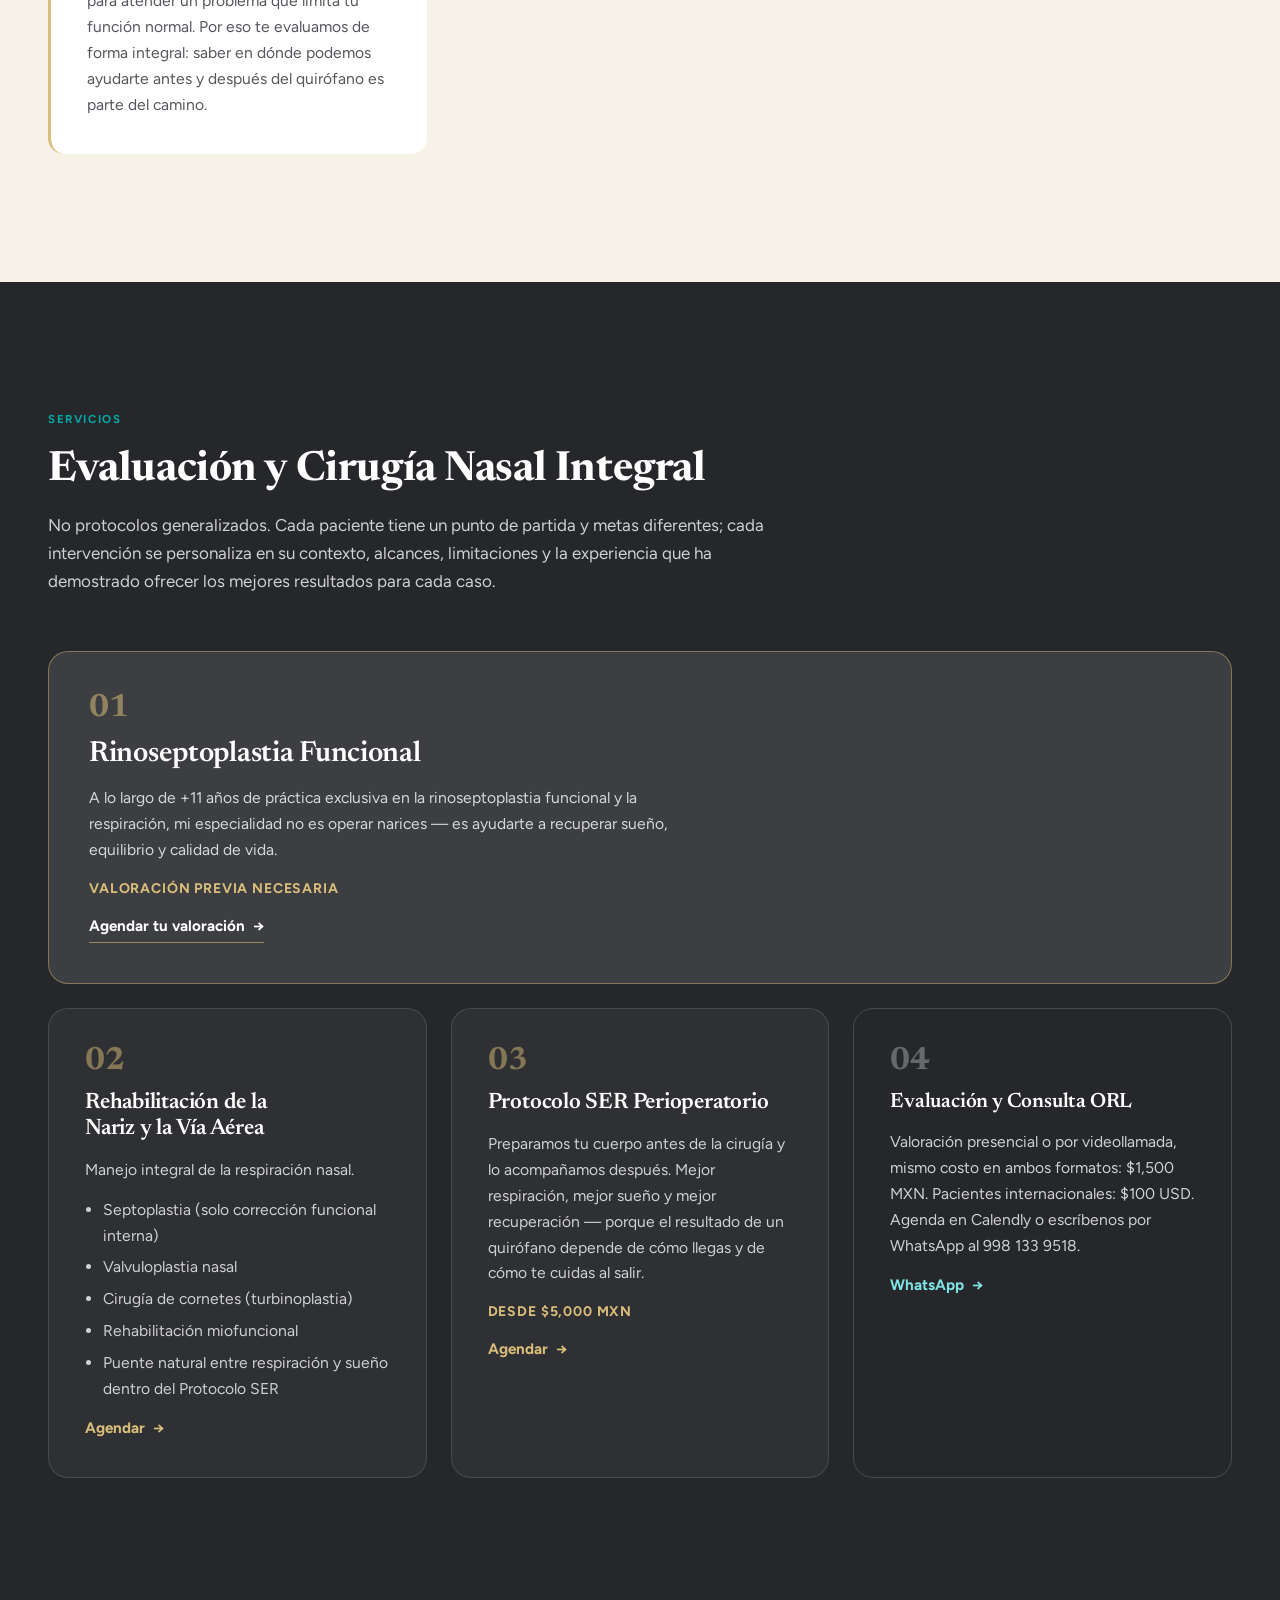
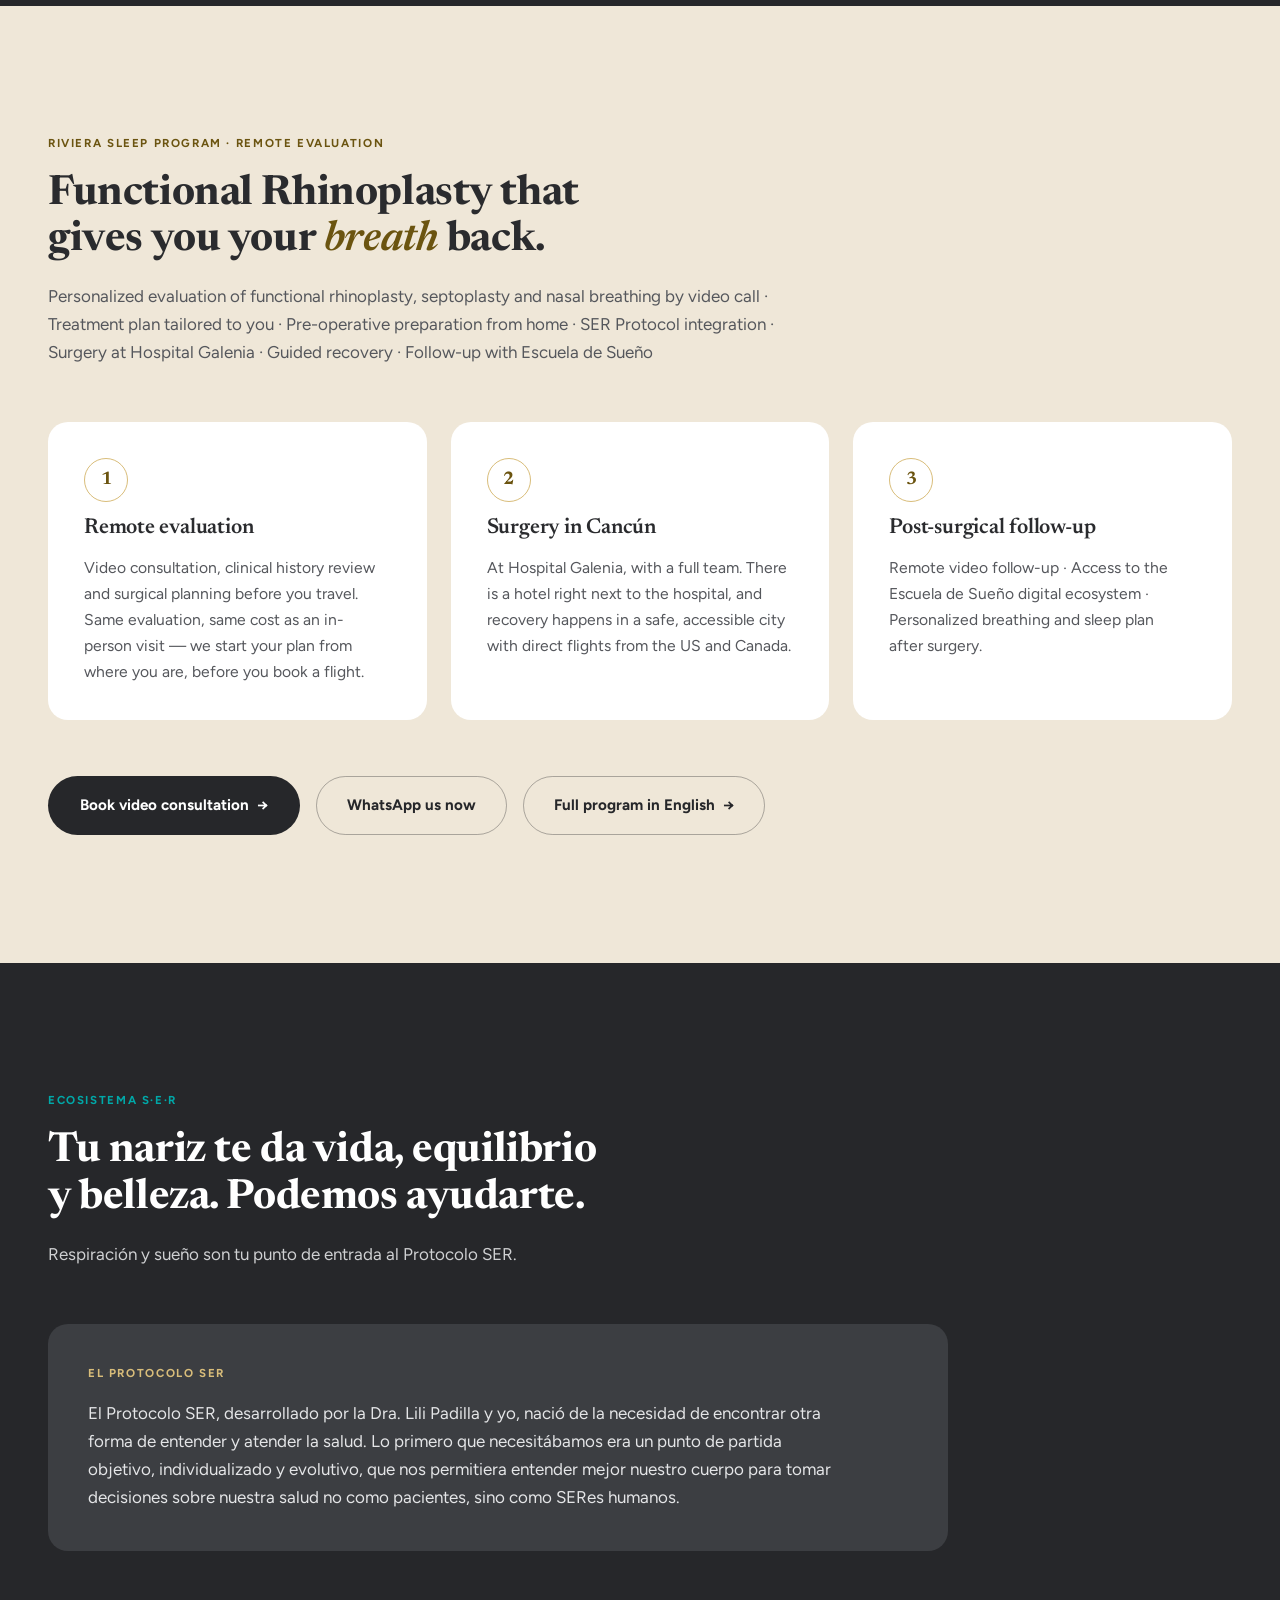
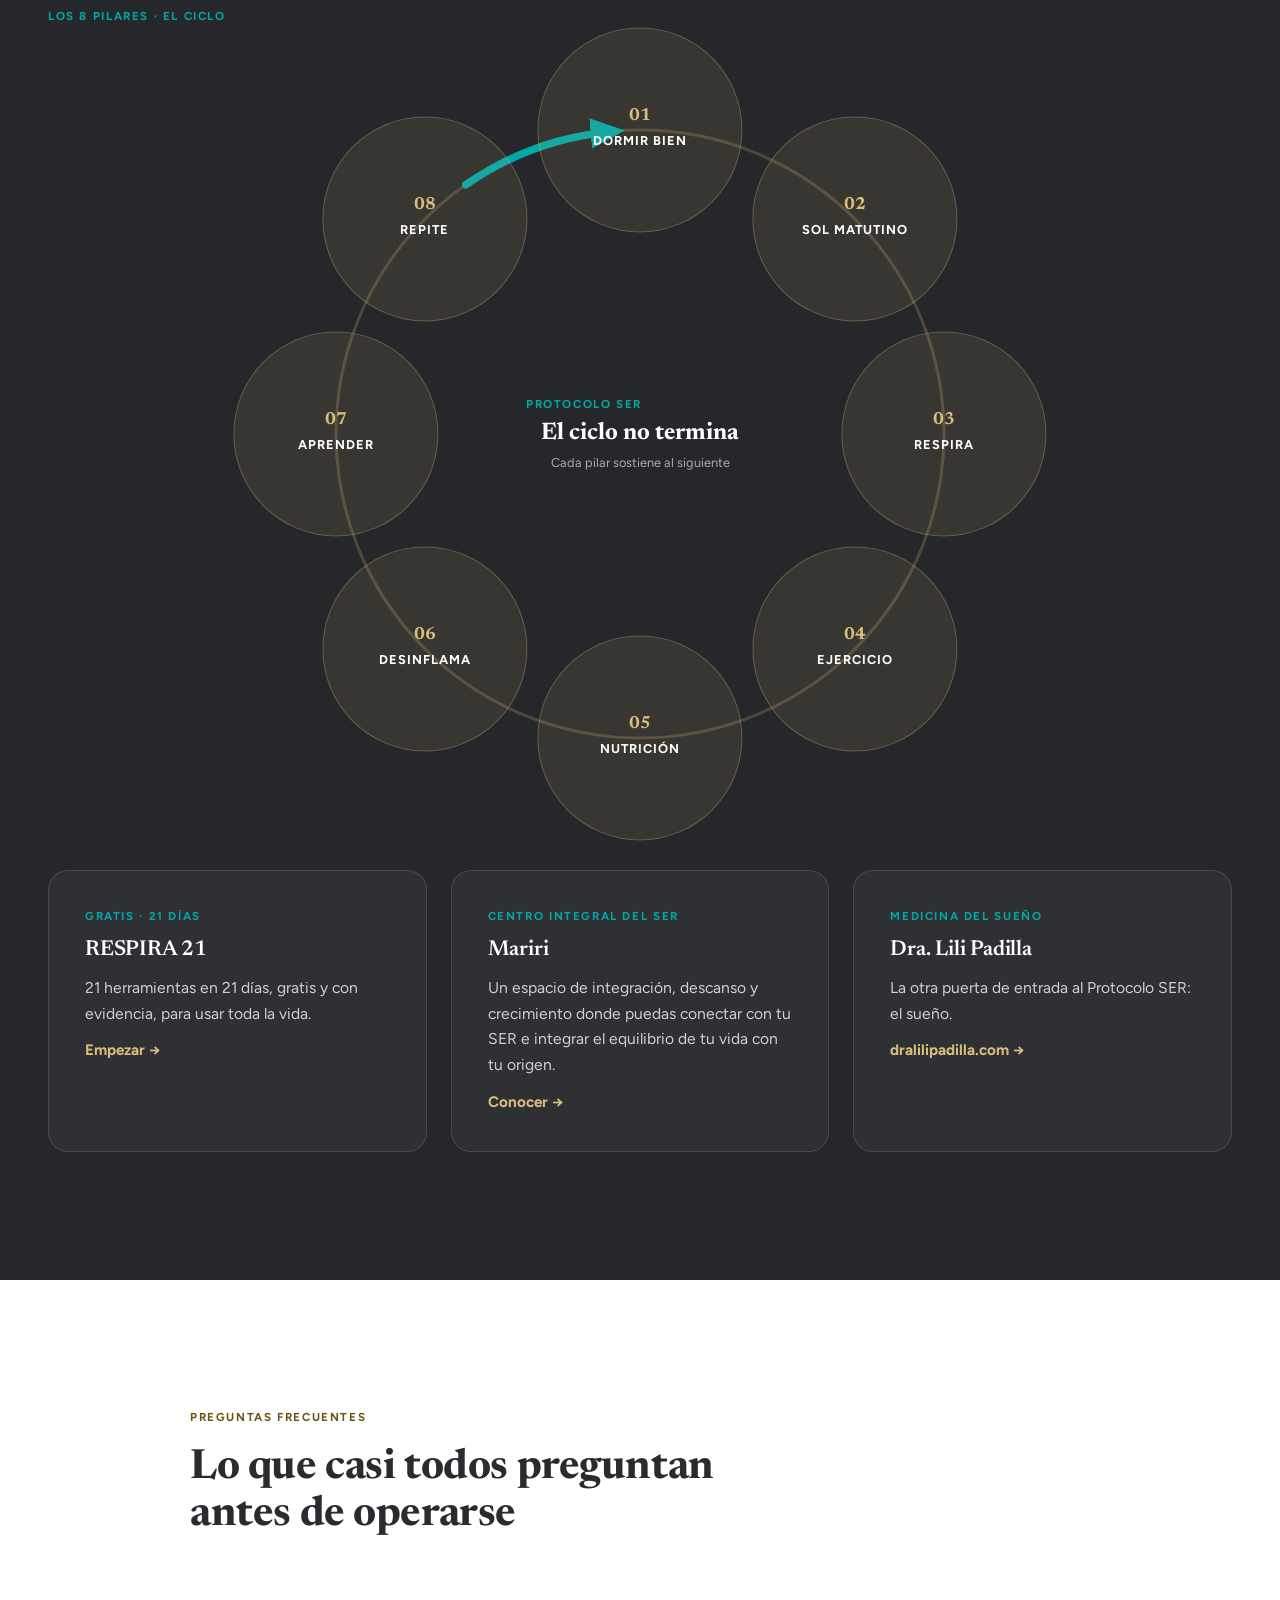
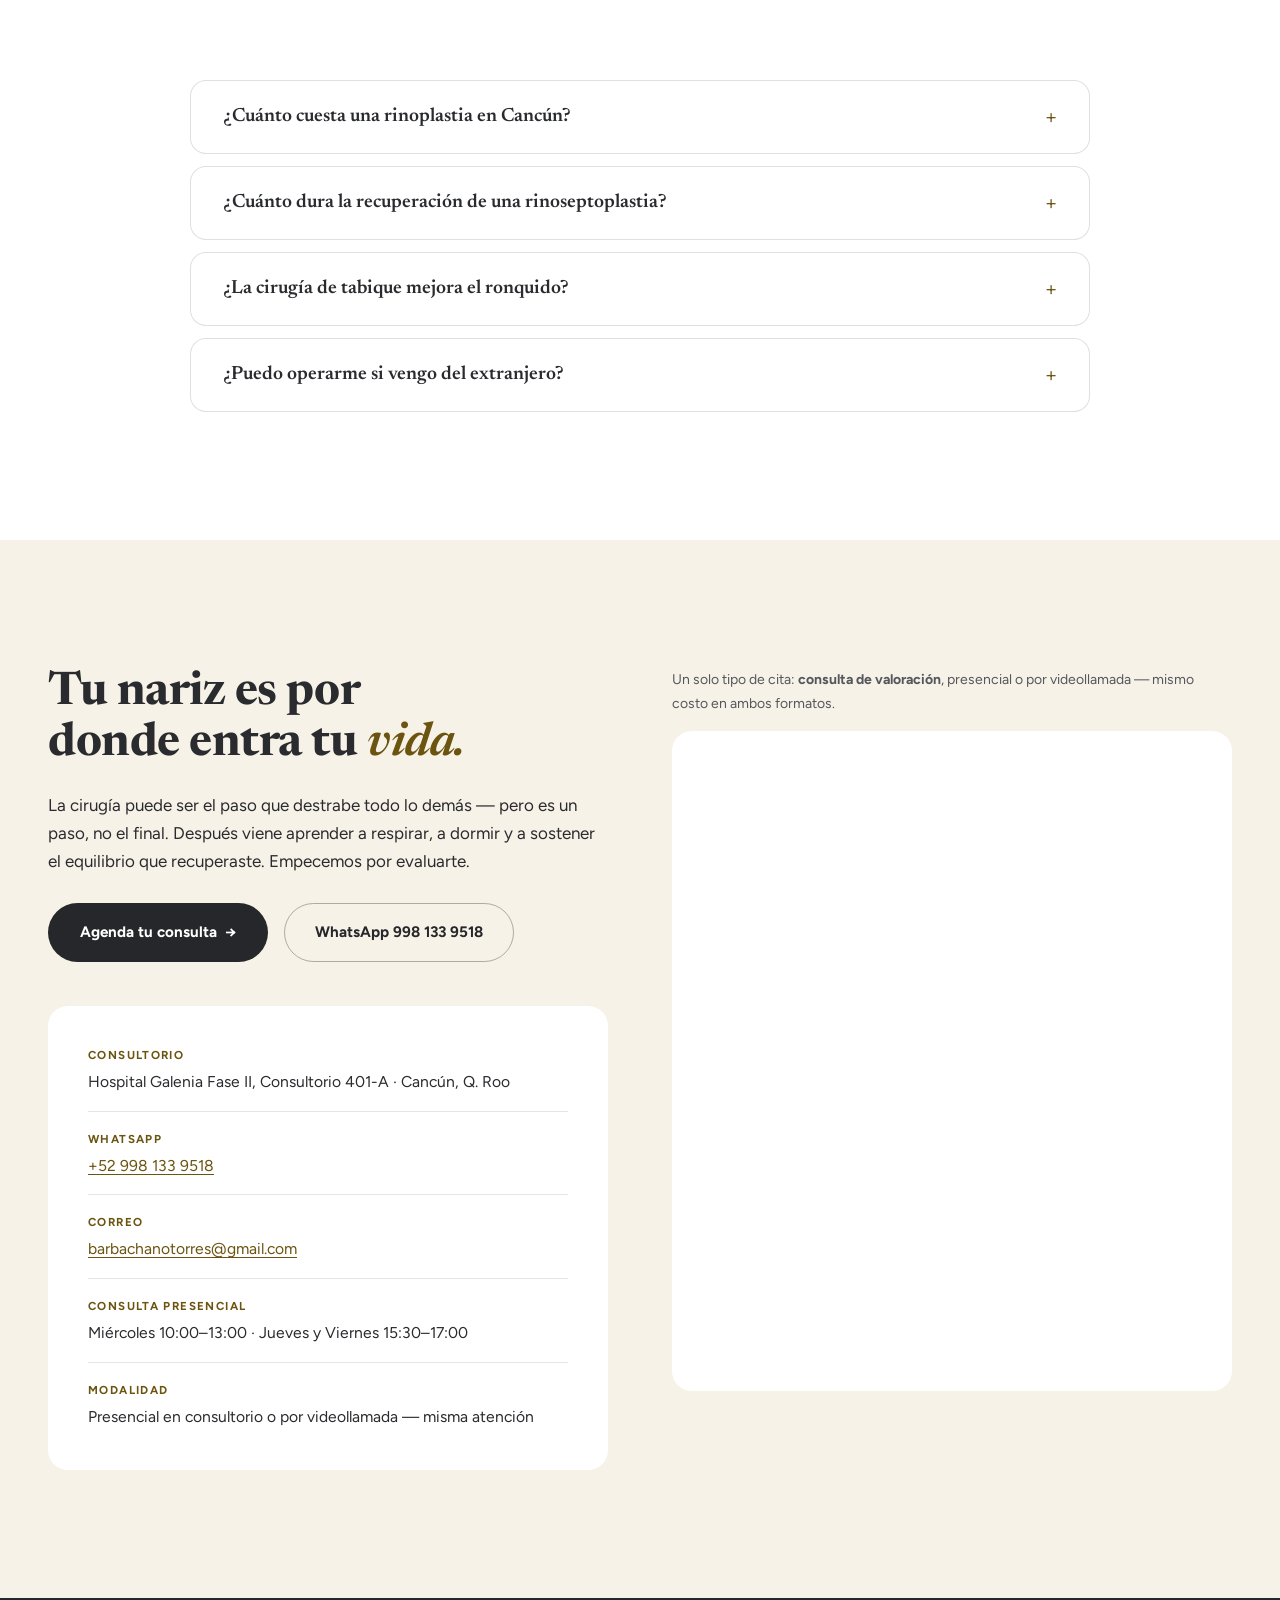
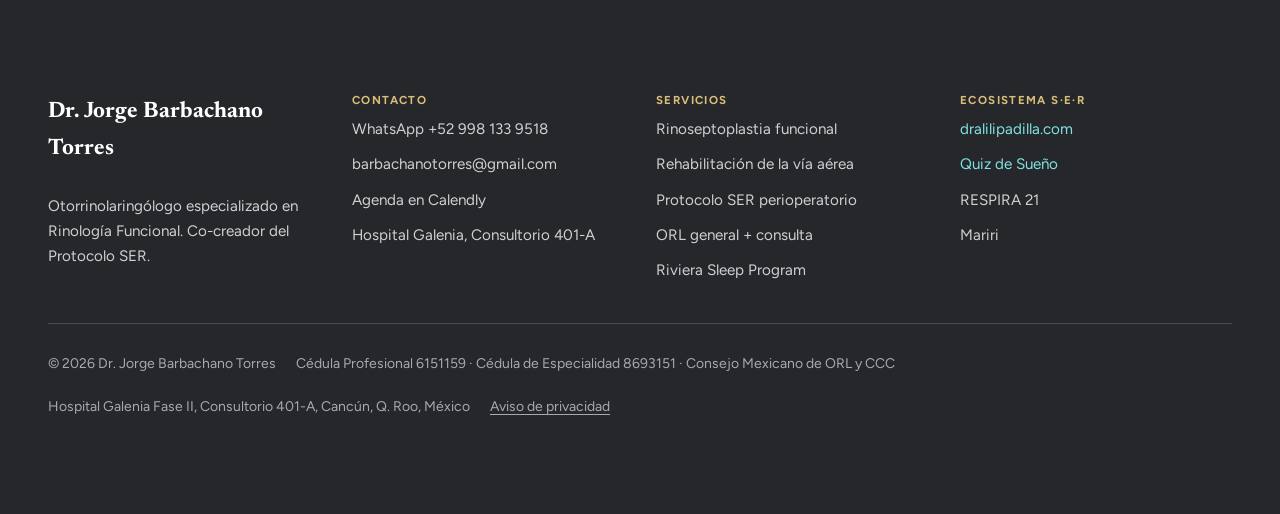
==== commit 0dcddcbf: "Riviera Sleep pro + medición GA4/Google Ads - riviera-sleep: nariz y sueño en una sola página (dos p" ====
--- a/index.html
+++ b/index.html
@@ -40,8 +40,15 @@
   <link rel="stylesheet" href="https://fonts.googleapis.com/css2?family=Newsreader:ital,wght@0,400;0,600;0,700;1,600;1,700&family=Figtree:wght@400;600;700&display=swap">
 
   <link rel="preload" as="image" href="assets/img/jorge-consultorio.jpg" fetchpriority="high">
-  <link rel="stylesheet" href="styles.css?v=2">
+  <link rel="stylesheet" href="styles.css?v=5">
+  <!-- Varios formatos: el SVG es el preferido por navegadores modernos, pero
+       Google Search y navegadores más viejos piden /favicon.ico directamente
+       sin mirar esta etiqueta — si no existe, se cae al globo genérico. -->
   <link rel="icon" href="favicon.svg" type="image/svg+xml">
+  <link rel="icon" href="favicon-32.png" sizes="32x32" type="image/png">
+  <link rel="icon" href="favicon-192.png" sizes="192x192" type="image/png">
+  <link rel="shortcut icon" href="favicon.ico">
+  <link rel="apple-touch-icon" href="apple-touch-icon.png">
 
   <!-- =========================================================
        Datos estructurados. La entidad Physician vive aquí y las
@@ -68,7 +75,7 @@
         "image": "https://drjorgebarbachano.com/assets/img/jorge-consultorio.jpg",
         "description": "Otorrinolaringólogo especializado en rinoseptoplastia funcional en Cancún. +11 años de práctica exclusiva y +1,500 cirugías.",
         "telephone": "+52-998-133-9518",
-        "email": "hola@drjorgebarbachano.com",
+        "email": "barbachanotorres@gmail.com",
         "priceRange": "$$",
         "currenciesAccepted": "MXN, USD",
         "address": {
@@ -140,7 +147,7 @@
             "name": "¿Cuánto cuesta una rinoplastia en Cancún?",
             "acceptedAnswer": {
               "@type": "Answer",
-              "text": "El costo de la rinoseptoplastia funcional depende de la estructura de cada nariz y del alcance de la cirugía, así que no se cotiza sin evaluación previa. La valoración —presencial o por videollamada, con el mismo costo en ambos formatos— cuesta $1,000 MXN e incluye tu plan de tratamiento personalizado."
+              "text": "El costo de la rinoseptoplastia funcional depende de la estructura de cada nariz y del alcance de la cirugía, así que no se cotiza sin evaluación previa. La valoración —presencial o por videollamada, con el mismo costo en ambos formatos— cuesta $1,500 MXN en México ($100 USD para pacientes internacionales) e incluye tu plan de tratamiento personalizado."
             }
           },
           {
@@ -148,7 +155,7 @@
             "name": "¿Cuánto dura la recuperación de una rinoseptoplastia?",
             "acceptedAnswer": {
               "@type": "Answer",
-              "text": "La férula y los puntos se retiran alrededor del día 7. La mayoría de los pacientes vuelve a su actividad habitual entre la segunda y la tercera semana, y el ejercicio de impacto se reanuda hacia la cuarta o sexta semana. La inflamación fina cede de forma gradual durante los primeros doce meses, cuando se define el resultado final."
+              "text": "La cirugía es ambulatoria, bajo sedación superficial y sin tapones nasales: regresas a casa el mismo día. La férula externa y los puntos se retiran alrededor del día 7. La mayoría de los pacientes vuelve a su actividad habitual entre la segunda y la tercera semana, y el ejercicio de impacto se reanuda hacia la cuarta o sexta semana. La inflamación fina cede de forma gradual durante los primeros doce meses, cuando se define el resultado final."
             }
           },
           {
@@ -262,7 +269,7 @@
   <ul class="wrap stats reveal">
     <li class="stat"><span class="stat__n">+11</span><span class="stat__l">Años de práctica exclusiva</span></li>
     <li class="stat"><span class="stat__n">+1,500</span><span class="stat__l">Rinoseptoplastias funcionales</span></li>
-    <li class="stat"><span class="stat__n">10</span><span class="stat__l">Pilares del Protocolo SER</span></li>
+    <li class="stat"><span class="stat__n">8</span><span class="stat__l">Pilares del Protocolo SER</span></li>
     <li class="stat"><span class="stat__n">100%</span><span class="stat__l">Valoración personalizada, no protocolos genéricos</span></li>
   </ul>
 </section>
@@ -442,7 +449,7 @@
           <span class="svc__n">04</span>
           <h3>Evaluación y Consulta ORL</h3>
           <p>
-            Valoración presencial o por videollamada, mismo costo en ambos formatos: $1,000 MXN.
+            Valoración presencial o por videollamada, mismo costo en ambos formatos: $1,500 MXN. Pacientes internacionales: $100 USD.
             Agenda en Calendly o escríbenos por WhatsApp al 998 133 9518.
           </p>
           <a class="svc__link" href="https://wa.me/529981339518?text=Hola%20Dr.%20Barbachano%2C%20quiero%20agendar%20una%20consulta" target="_blank" rel="noopener">
@@ -530,10 +537,10 @@
       </p>
     </div>
 
-    <!-- Los 10 Pilares como ciclo. Se muestran siempre completos y en este
+    <!-- Los 8 Pilares como ciclo. Se muestran siempre completos y en este
          orden: "Repetir" cierra el círculo, es intencional. -->
     <div class="wheel-block reveal">
-      <span class="eyebrow">Los 10 Pilares · el ciclo</span>
+      <span class="eyebrow">Los 8 Pilares · el ciclo</span>
 
       <div class="wheel">
         <svg class="wheel__ring" viewBox="0 0 100 100" aria-hidden="true">
@@ -543,7 +550,7 @@
               <path d="M 0 1 L 9 5 L 0 9 z" fill="#00a8a8"></path>
             </marker>
           </defs>
-          <path d="M 25.9 16.5 A 40 40 0 0 1 46 10.1" fill="none" stroke="#00a8a8"
+          <path d="M 27.1 17.2 A 40 40 0 0 1 46.5 10.2" fill="none" stroke="#00a8a8"
                 stroke-width="1" stroke-linecap="round" marker-end="url(#jb-arrow)"></path>
         </svg>
 
@@ -553,29 +560,25 @@
           <small>Cada pilar sostiene al siguiente</small>
         </div>
 
-        <div class="wheel__node" style="left:50%;top:10%"><b>01</b><span>Dormir</span></div>
-        <div class="wheel__node" style="left:73.5%;top:17.6%"><b>02</b><span>Sol</span></div>
-        <div class="wheel__node" style="left:88%;top:37.6%"><b>03</b><span>Respirar</span></div>
-        <div class="wheel__node" style="left:88%;top:62.4%"><b>04</b><span>Meditar</span></div>
-        <div class="wheel__node" style="left:73.5%;top:82.4%"><b>05</b><span>Nutrir</span></div>
-        <div class="wheel__node" style="left:50%;top:90%"><b>06</b><span>Ejercitar</span></div>
-        <div class="wheel__node" style="left:26.5%;top:82.4%"><b>07</b><span>Desintoxicar</span></div>
-        <div class="wheel__node" style="left:12%;top:62.4%"><b>08</b><span>Aprender</span></div>
-        <div class="wheel__node" style="left:12%;top:37.6%"><b>09</b><span>Agradecer</span></div>
-        <div class="wheel__node" style="left:26.5%;top:17.6%"><b>10</b><span>Repetir</span></div>
+        <div class="wheel__node" style="left:50%;top:10%"><b>01</b><span>Dormir bien</span></div>
+        <div class="wheel__node" style="left:78.3%;top:21.7%"><b>02</b><span>Sol matutino</span></div>
+        <div class="wheel__node" style="left:90%;top:50%"><b>03</b><span>Respira</span></div>
+        <div class="wheel__node" style="left:78.3%;top:78.3%"><b>04</b><span>Ejercicio</span></div>
+        <div class="wheel__node" style="left:50%;top:90%"><b>05</b><span>Nutrición</span></div>
+        <div class="wheel__node" style="left:21.7%;top:78.3%"><b>06</b><span>Desinflama</span></div>
+        <div class="wheel__node" style="left:10%;top:50%"><b>07</b><span>Aprender</span></div>
+        <div class="wheel__node" style="left:21.7%;top:21.7%"><b>08</b><span>Repite</span></div>
       </div>
 
       <ul class="wheel-chips">
-        <li><b>01</b><span>Dormir</span></li>
-        <li><b>02</b><span>Sol</span></li>
-        <li><b>03</b><span>Respirar</span></li>
-        <li><b>04</b><span>Meditar</span></li>
-        <li><b>05</b><span>Nutrir</span></li>
-        <li><b>06</b><span>Ejercitar</span></li>
-        <li><b>07</b><span>Desintoxicar</span></li>
-        <li><b>08</b><span>Aprender</span></li>
-        <li><b>09</b><span>Agradecer</span></li>
-        <li><b>10</b><span>Repetir</span></li>
+        <li><b>01</b><span>Dormir bien</span></li>
+        <li><b>02</b><span>Sol matutino</span></li>
+        <li><b>03</b><span>Respira</span></li>
+        <li><b>04</b><span>Ejercicio</span></li>
+        <li><b>05</b><span>Nutrición</span></li>
+        <li><b>06</b><span>Desinflama</span></li>
+        <li><b>07</b><span>Aprender</span></li>
+        <li><b>08</b><span>Repite</span></li>
       </ul>
     </div>
 
@@ -634,7 +637,7 @@
             El costo de la rinoseptoplastia funcional depende de la estructura de cada nariz y del
             alcance de la cirugía, así que no se cotiza sin evaluación previa. La valoración
             —presencial o por videollamada, con el mismo costo en ambos formatos— cuesta
-            <strong>$1,000 MXN</strong> e incluye tu plan de tratamiento personalizado.
+            <strong>$1,500 MXN</strong> ($100 USD para pacientes internacionales) e incluye tu plan de tratamiento personalizado.
           </p>
         </div>
       </details>
@@ -643,7 +646,9 @@
         <summary>¿Cuánto dura la recuperación de una rinoseptoplastia?</summary>
         <div>
           <p>
-            La férula y los puntos se retiran alrededor del día 7. La mayoría de los pacientes
+            La cirugía es ambulatoria, bajo sedación superficial y <strong>sin tapones
+            nasales</strong>: regresas a casa el mismo día. La férula externa y los puntos se retiran
+            alrededor del día 7. La mayoría de los pacientes
             vuelve a su actividad habitual entre la segunda y la tercera semana, y el ejercicio de
             impacto se reanuda hacia la cuarta o sexta semana. La inflamación fina cede de forma
             gradual durante los primeros doce meses, cuando se define el resultado final.
@@ -714,7 +719,7 @@
         </li>
         <li>
           <span class="label">Correo</span>
-          <span class="value"><a href="mailto:hola@drjorgebarbachano.com">hola@drjorgebarbachano.com</a></span>
+          <span class="value"><a href="mailto:barbachanotorres@gmail.com">barbachanotorres@gmail.com</a></span>
         </li>
         <li>
           <span class="label">Consulta presencial</span>
@@ -766,7 +771,7 @@
       <div class="footer__col">
         <h4>Contacto</h4>
         <a href="https://wa.me/529981339518" target="_blank" rel="noopener">WhatsApp +52 998 133 9518</a>
-        <a href="mailto:hola@drjorgebarbachano.com">hola@drjorgebarbachano.com</a>
+        <a href="mailto:barbachanotorres@gmail.com">barbachanotorres@gmail.com</a>
         <a href="https://calendly.com/drjorgebarbachano" target="_blank" rel="noopener">Agenda en Calendly</a>
         <span>Hospital Galenia, Consultorio 401-A</span>
       </div>
@@ -804,6 +809,7 @@
   <svg viewBox="0 0 24 24" fill="currentColor" aria-hidden="true"><path d="M12.04 2C6.58 2 2.13 6.45 2.13 11.91c0 1.75.46 3.46 1.32 4.96L2 22l5.25-1.38a9.9 9.9 0 0 0 4.79 1.22h.01c5.46 0 9.9-4.45 9.9-9.91C21.95 6.45 17.5 2 12.04 2Zm5.8 14.13c-.25.69-1.45 1.32-2 1.4-.51.08-1.16.11-1.87-.12-.43-.14-.99-.32-1.7-.63-2.99-1.29-4.94-4.3-5.09-4.5-.15-.2-1.22-1.62-1.22-3.09s.77-2.19 1.04-2.49c.27-.3.59-.37.79-.37.2 0 .39 0 .57.01.18.01.42-.07.66.5.25.6.84 2.07.91 2.22.07.15.12.32.02.52-.1.2-.15.32-.3.5-.15.17-.31.39-.44.52-.15.15-.3.31-.13.61.17.3.76 1.25 1.63 2.03 1.12 1 2.06 1.31 2.36 1.46.3.15.47.12.65-.07.17-.2.74-.87.94-1.16.2-.3.4-.25.66-.15.27.1 1.7.8 1.99.95.3.15.5.22.57.35.07.12.07.72-.18 1.41Z"/></svg>
 </a>
 
+<script src="analytics.js?v=1" defer></script>
 <script src="main.js" defer></script>
 </body>
 </html>
--- a/styles.css
+++ b/styles.css
@@ -473,7 +473,7 @@
 .panel p { margin: 0; color: var(--on-dark); max-width: 68ch; }
 
 /* -------------------------------------------------------------
-   10. Rueda de los 10 Pilares
+   10. Rueda de los 8 Pilares
    ------------------------------------------------------------- */
 .wheel-block { display: grid; gap: 28px; justify-items: center; }
 .wheel-block .eyebrow { justify-self: start; }
@@ -642,3 +642,122 @@
   }
   .reveal { opacity: 1; transform: none; }
 }
+
+/* -------------------------------------------------------------
+   17. Riviera Sleep — puertas y equipo
+   ------------------------------------------------------------- */
+.svc strong { color: var(--white); }
+.svc--star .eyebrow { color: var(--ser-teal-soft); }
+
+/* Tarjeta de la Dra. Lili sobre fondo claro: misma jerarquía que la de Jorge. */
+.panel--light { background: var(--white); max-width: none; border-left: 3px solid var(--ser-teal); }
+.panel--light .eyebrow { color: var(--jb-oro-ink); }
+.panel--light h3 { font-size: var(--fs-h2); margin: 0; }
+.panel--light p { color: var(--txt); }
+.panel--light .creds { margin-top: 0; }
+.panel--light .svc__link { color: var(--jb-oro-ink); }
+.panel--light { grid-template-columns: repeat(auto-fit, minmax(min(100%, 320px), 1fr)); gap: clamp(24px, 4vw, 48px); align-items: center; }
+.panel__body { display: grid; gap: var(--sp-4); }
+.panel__photo img { width: 100%; border-radius: var(--r-md); aspect-ratio: 4 / 3; object-fit: cover; }
+
+/* Autoevaluación "Which door is yours?" */
+.quiz { background: var(--white); border-radius: var(--r-lg); padding: clamp(24px, 4vw, 40px); display: grid; gap: var(--sp-6); }
+.quiz fieldset { border: 0; display: grid; gap: var(--sp-2); }
+.quiz legend {
+  font-weight: 700; font-size: var(--fs-eyebrow); letter-spacing: .14em; text-transform: uppercase;
+  color: var(--jb-oro-ink); margin-bottom: var(--sp-2);
+}
+.quiz label {
+  display: flex; gap: var(--sp-3); align-items: center; cursor: pointer;
+  padding: 12px 16px; border: 1px solid rgba(38,39,42,.14); border-radius: var(--r-md);
+  font-size: .98rem; transition: border-color var(--dur-fast) var(--ease), background-color var(--dur-fast) var(--ease);
+}
+.quiz label:hover { border-color: var(--jb-oro); }
+.quiz label:has(input:checked) { border-color: var(--ser-teal); background: rgba(0,168,168,.06); }
+.quiz input { width: 20px; height: 20px; flex: 0 0 auto; accent-color: var(--ser-teal); }
+.quiz__result { display: grid; gap: var(--sp-3); padding-top: var(--sp-5); border-top: 1px solid rgba(38,39,42,.14); }
+.quiz__result h3 { font-size: var(--fs-h3); margin: 0; }
+.quiz__result p { margin: 0; }
+.quiz__result .btn { justify-self: start; margin-top: var(--sp-2); }
+.quiz__lead { color: var(--txt-muted); }
+.quiz__flag { font-weight: 700; color: var(--jb-oro-ink); }
+
+/* Itinerario de la estancia */
+.timeline { display: grid; gap: 0; max-width: 820px; counter-reset: none; }
+.timeline li {
+  display: grid; grid-template-columns: 110px 1fr; gap: var(--sp-5);
+  padding: var(--sp-5) 0; border-top: 1px solid rgba(38,39,42,.14);
+}
+.timeline li:last-child { border-bottom: 1px solid rgba(38,39,42,.14); }
+.timeline b { font-family: var(--f-serif); font-weight: 700; font-size: 1.2rem; color: var(--jb-oro-ink); }
+.timeline span { color: var(--txt-muted); }
+.timeline strong { color: var(--txt); }
+@media (max-width: 560px) { .timeline li { grid-template-columns: 1fr; gap: var(--sp-1); } }
+
+/* Resultados (antes / después) */
+.cases { display: grid; gap: var(--sp-7); grid-template-columns: repeat(auto-fit, minmax(min(100%, 420px), 1fr)); }
+.case { display: grid; gap: var(--sp-3); }
+.case__pair { display: grid; grid-template-columns: 1fr 1fr; gap: var(--sp-2); }
+.case__pair img { width: 100%; aspect-ratio: 4 / 5; object-fit: cover; border-radius: var(--r-md); }
+.case figcaption { display: grid; gap: var(--sp-1); }
+.case figcaption b { font-family: var(--f-serif); font-size: 1.15rem; }
+.case figcaption span { font-size: var(--fs-small); color: var(--txt-muted); }
+
+/* -------------------------------------------------------------
+   18. "The art is in his hands" — momento editorial B/N
+   ------------------------------------------------------------- */
+.art {
+  position: relative; isolation: isolate; overflow: hidden;
+  background: #0d0d0e; color: var(--on-dark-body);
+  min-height: min(92vh, 860px);
+  display: grid; align-items: end;
+  padding: var(--section-y) var(--gutter);
+}
+.art__media { position: absolute; inset: 0; z-index: -1; margin: 0; }
+.art__media img {
+  width: 100%; height: 100%; object-fit: cover; object-position: 62% 40%;
+  filter: grayscale(1) contrast(1.06);
+  transform: scale(1.08); transition: transform 2.4s var(--ease);
+}
+.art:has(.art__inner.is-in) .art__media img { transform: scale(1); }
+/* La sombra baja desde la izquierda para que el texto respire sin tapar las manos. */
+.art::after {
+  content: ''; position: absolute; inset: 0; z-index: -1;
+  background:
+    linear-gradient(90deg, rgba(13,13,14,.92) 0%, rgba(13,13,14,.62) 38%, rgba(13,13,14,0) 66%),
+    linear-gradient(0deg, rgba(13,13,14,.85) 0%, rgba(13,13,14,0) 45%);
+}
+.art__inner { max-width: var(--max-w); width: 100%; margin-inline: auto; display: grid; gap: var(--sp-5); }
+.art__inner > * { max-width: 46ch; }
+.art .eyebrow { color: var(--ser-teal-soft); }
+.art h2 {
+  font-size: clamp(2.6rem, 7vw, 5.6rem); line-height: 1.02; color: var(--white);
+  margin: 0; max-width: 11ch;
+}
+.art p { margin: 0; font-size: var(--fs-lede); line-height: 1.55; }
+.art__sign {
+  font-family: var(--f-serif); font-style: italic; font-size: 1.15rem !important;
+  color: var(--jb-oro); padding-top: var(--sp-4); border-top: 1px solid rgba(217,189,122,.35);
+}
+.art__sign span { font-family: var(--f-sans); font-style: normal; font-size: .8rem; letter-spacing: .08em; text-transform: uppercase; color: var(--on-dark-muted); }
+@media (max-width: 760px) {
+  .art { min-height: 0; padding-top: 0; align-items: start; }
+  .art__media { position: relative; inset: auto; margin: 0 calc(var(--gutter) * -1) var(--sp-7); }
+  .art__media img { height: auto; aspect-ratio: 4 / 3; object-position: 60% 40%; }
+  .art::after { background: linear-gradient(0deg, #0d0d0e 0%, rgba(13,13,14,0) 30%); top: 0; bottom: auto; height: calc(75vw); }
+}
+@media (prefers-reduced-motion: reduce) { .art__media img { transform: none; transition: none; } }
+
+/* Itinerario con foto en quirófano */
+.itinerary { display: grid; gap: clamp(32px, 5vw, 72px); align-items: start; grid-template-columns: minmax(0, 5fr) minmax(0, 7fr); }
+.itinerary__photo { margin: 0; position: sticky; top: calc(var(--nav-h) + 24px); }
+.itinerary__photo img { width: 100%; aspect-ratio: 3 / 4; object-fit: cover; object-position: center 30%; border-radius: var(--r-lg); }
+.itinerary__photo figcaption {
+  margin-top: var(--sp-3); font-size: var(--fs-eyebrow); font-weight: 700;
+  letter-spacing: .14em; text-transform: uppercase; color: var(--jb-oro-ink);
+}
+@media (max-width: 860px) {
+  .itinerary { grid-template-columns: 1fr; }
+  .itinerary__photo { position: static; }
+  .itinerary__photo img { aspect-ratio: 4 / 3; }
+}
